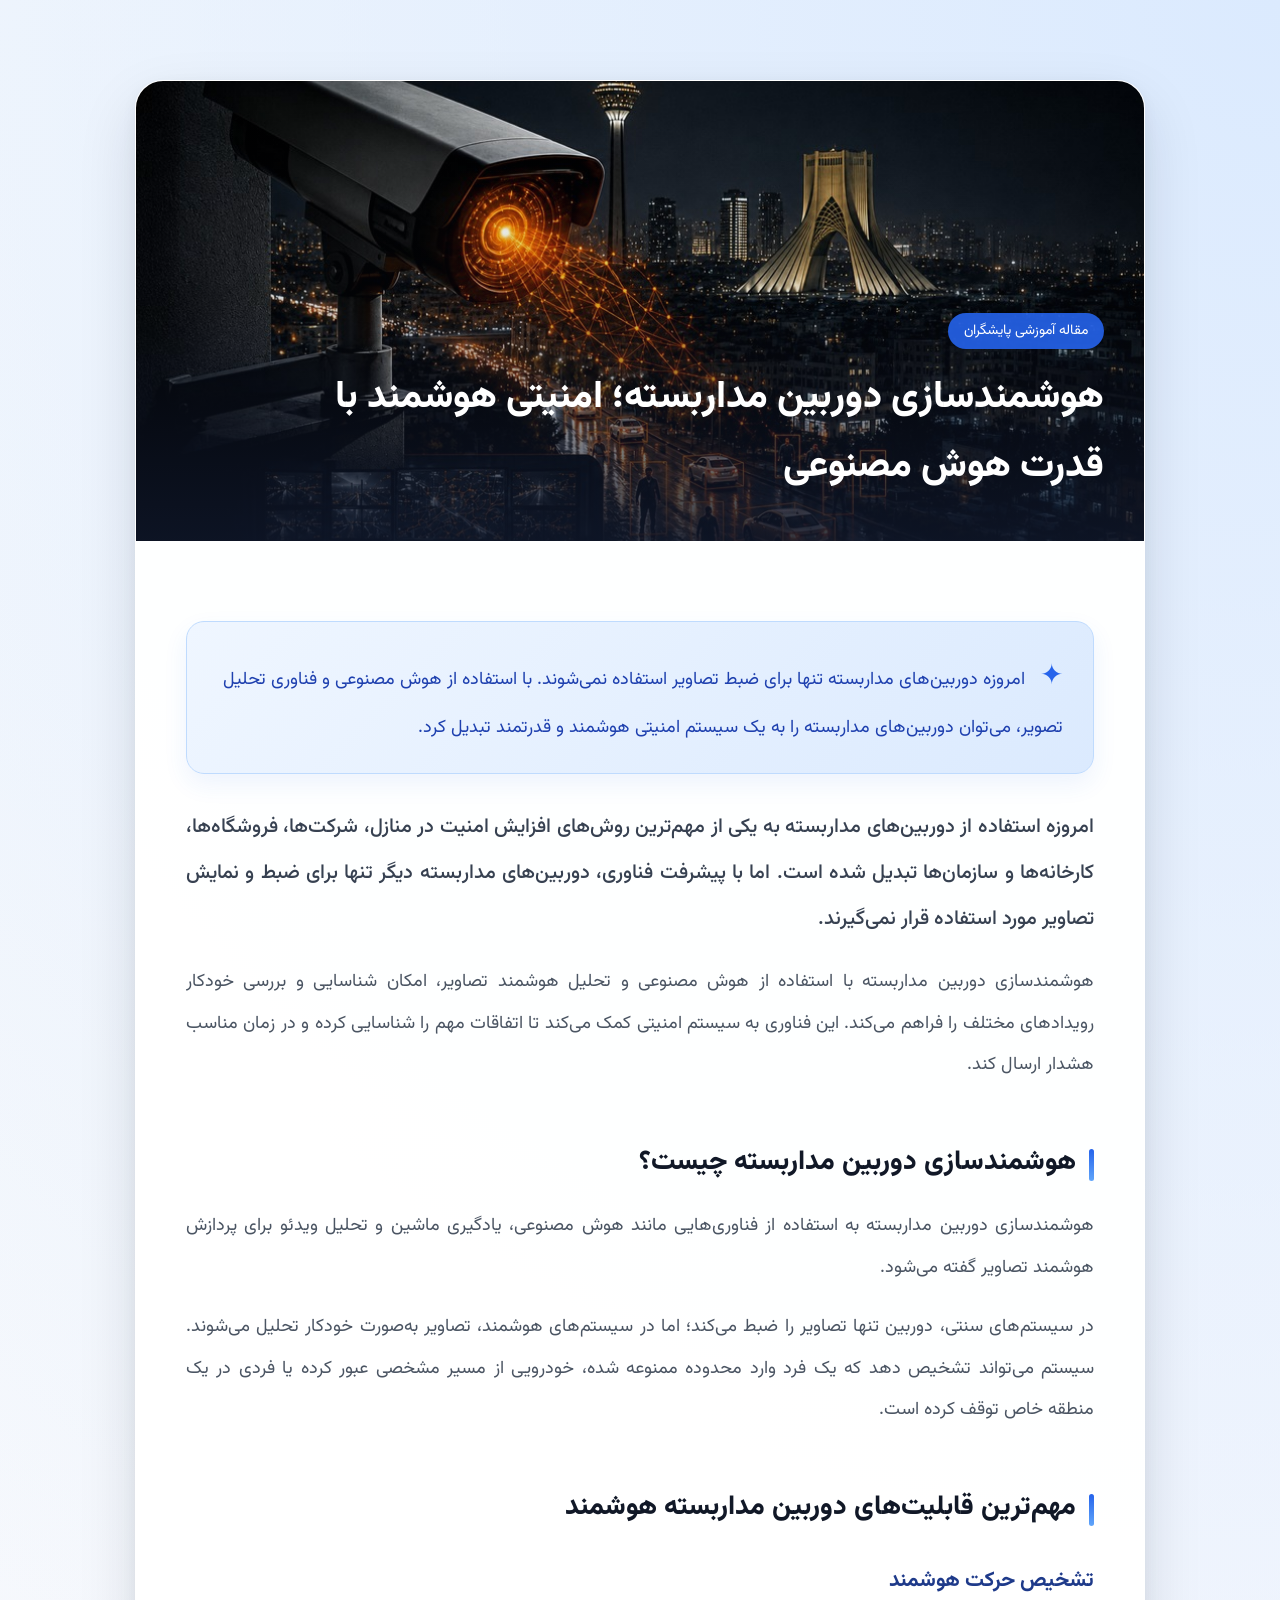
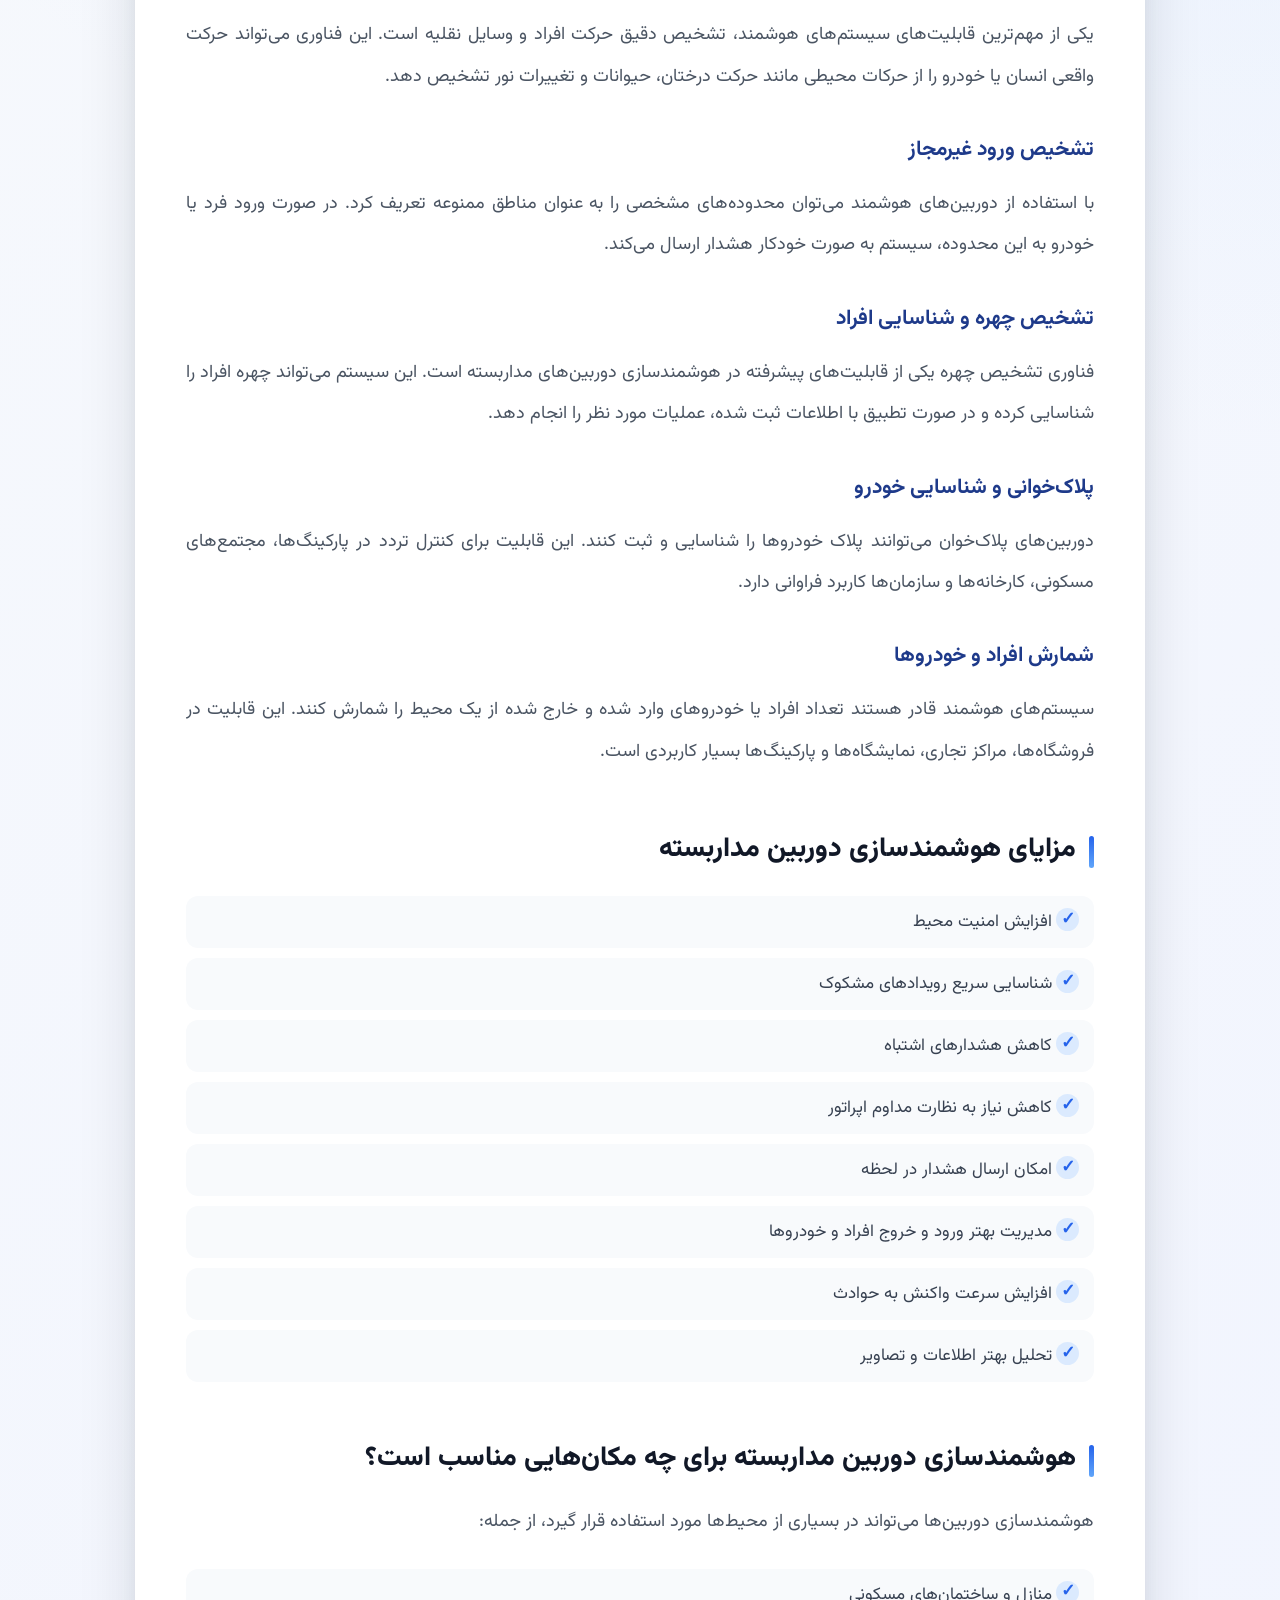
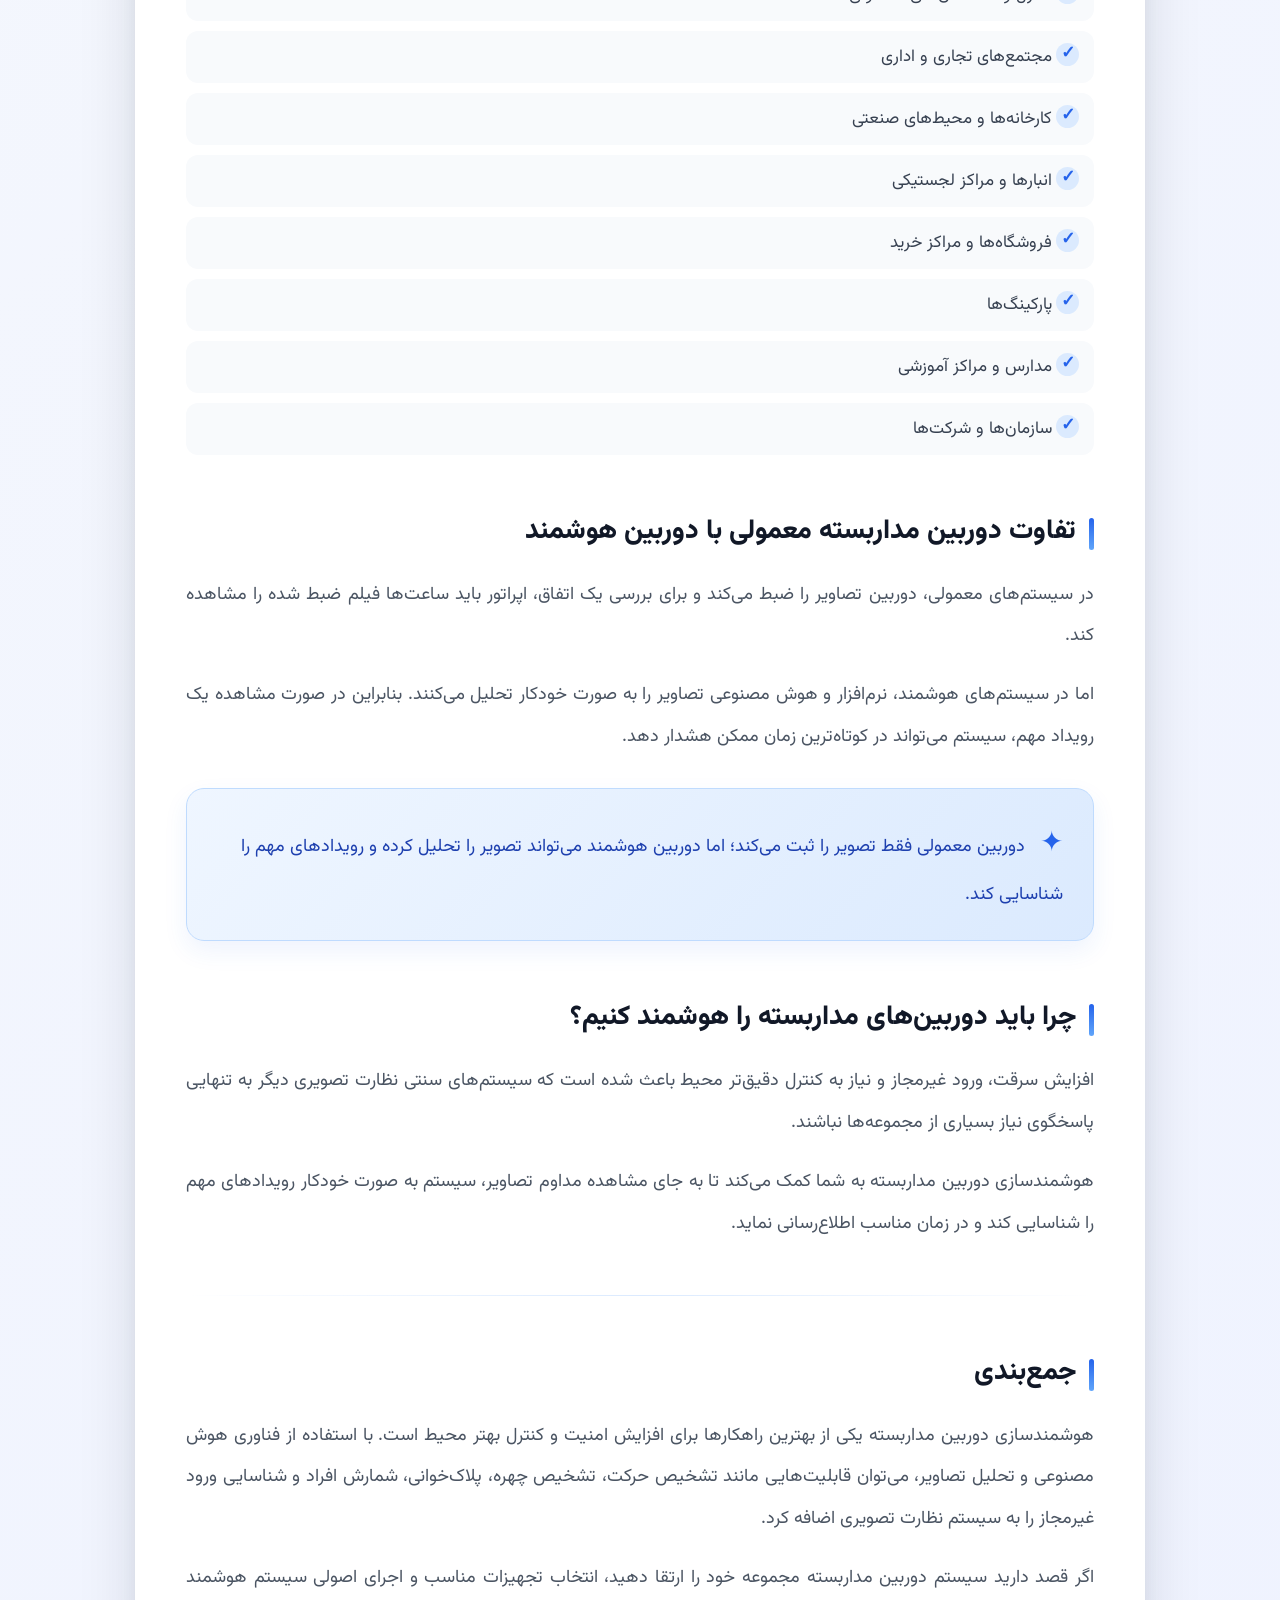
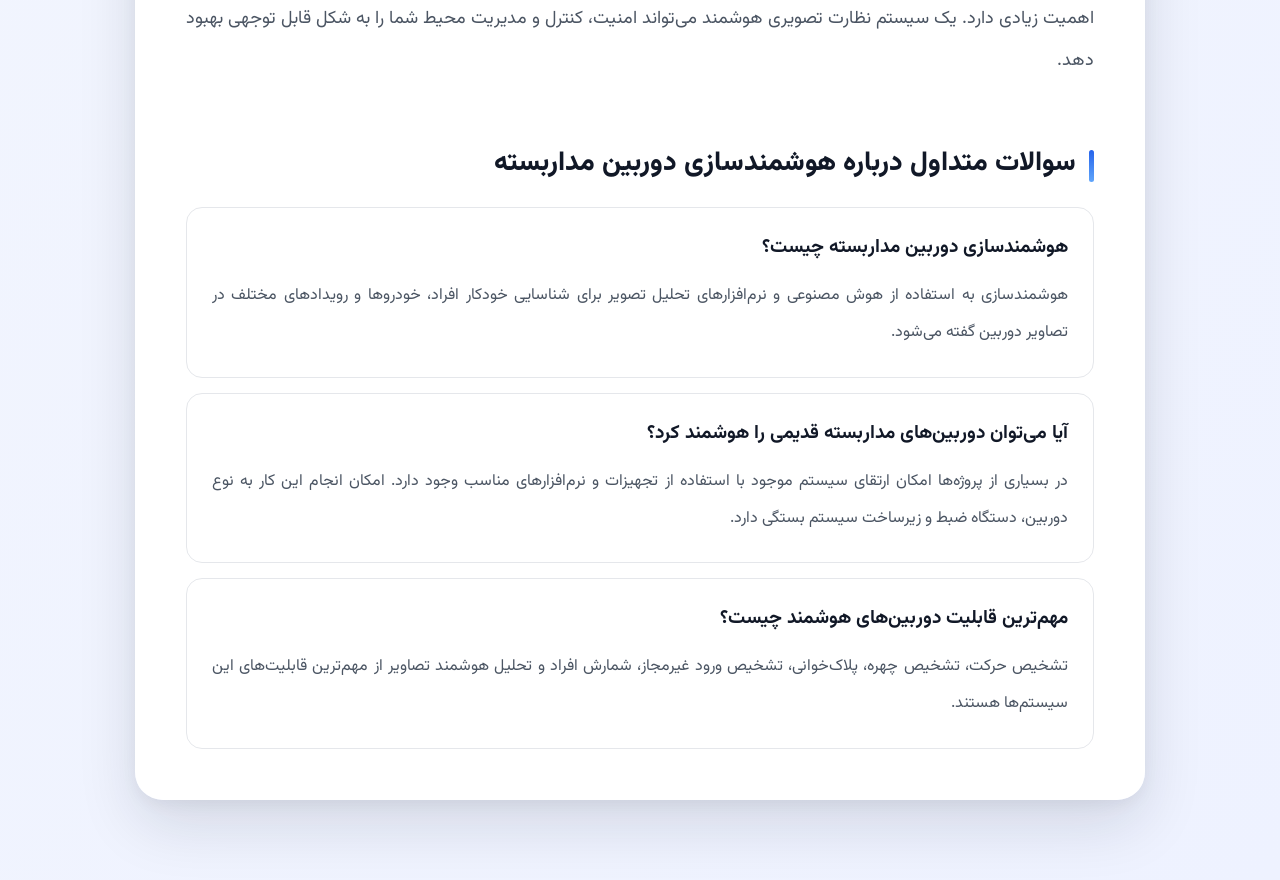
==== blog/index.html @ d283d057 "Update index.html" ====
<!DOCTYPE html>
<html lang="fa" dir="rtl">

<head>
    <meta charset="UTF-8">
    <meta name="viewport" content="width=device-width, initial-scale=1.0">

    <title>هوشمندسازی دوربین مداربسته | پایشگران</title>

    <meta name="description"
        content="هوشمندسازی دوربین‌های مداربسته با قابلیت‌هایی مانند تشخیص چهره، پلاک‌خوانی، تشخیص حرکت و تحلیل هوشمند تصاویر.">

    <!-- فونت Vazirmatn -->
    <link rel="preconnect" href="https://fonts.googleapis.com">
    <link rel="preconnect" href="https://fonts.gstatic.com" crossorigin>

    <link href="https://fonts.googleapis.com/css2?family=Vazirmatn:wght@400;500;600;700;800&display=swap"
        rel="stylesheet">

    <style>

        * {
            box-sizing: border-box;
        }

        :root {
            --primary: #2563eb;
            --primary-dark: #1d4ed8;
            --text-dark: #111827;
            --text-light: #4b5563;
            --background: #f1f5f9;
            --white: #ffffff;
        }

        body {
            margin: 0;
            font-family: "Vazirmatn", sans-serif;
            background:
                radial-gradient(circle at top right, #dbeafe 0%, transparent 35%),
                linear-gradient(135deg, #f8fafc, #eef2ff);
            color: var(--text-dark);
        }

        /* کانتینر اصلی */
        .blog-container {
            max-width: 1050px;
            margin: 60px auto;
            padding: 20px;
        }

        /* کارت مقاله */
        .blog-post {
            background: rgba(255, 255, 255, 0.95);
            border-radius: 28px;
            overflow: hidden;
            box-shadow:
                0 25px 60px rgba(15, 23, 42, 0.12),
                0 5px 15px rgba(15, 23, 42, 0.05);
            border: 1px solid rgba(255, 255, 255, 0.8);
        }

        /* بخش تصویر */
        .hero-image {
            position: relative;
            height: 460px;
            overflow: hidden;
        }

        .hero-image img {
            width: 100%;
            height: 100%;
            object-fit: cover;
            display: block;
            transition: transform 0.6s ease;
        }

        .blog-post:hover .hero-image img {
            transform: scale(1.04);
        }

        /* لایه روی تصویر */
        .hero-overlay {
            position: absolute;
            inset: 0;
            background:
                linear-gradient(
                    to top,
                    rgba(15, 23, 42, 0.85),
                    rgba(15, 23, 42, 0.15),
                    transparent
                );
            display: flex;
            align-items: flex-end;
            padding: 40px;
        }

        .hero-title {
            color: white;
            max-width: 800px;
        }

        .hero-title span {
            display: inline-block;
            background: rgba(37, 99, 235, 0.9);
            padding: 7px 16px;
            border-radius: 30px;
            font-size: 14px;
            margin-bottom: 15px;
        }

        .hero-title h1 {
            margin: 0;
            font-size: 38px;
            line-height: 1.8;
            font-weight: 800;
        }

        /* محتوای مقاله */
        .blog-content {
            padding: 50px;
        }

        .blog-content p {
            font-size: 18px;
            line-height: 2.3;
            color: var(--text-light);
            text-align: justify;
        }

        /* پاراگراف اول */
        .blog-content > p:first-of-type {
            font-size: 20px;
            color: #374151;
            font-weight: 500;
        }

        /* تیترها */
        .blog-content h2 {
            position: relative;
            margin-top: 55px;
            margin-bottom: 22px;
            padding-right: 18px;
            font-size: 27px;
            font-weight: 800;
            color: var(--text-dark);
        }

        .blog-content h2::before {
            content: "";
            position: absolute;
            right: 0;
            top: 8px;
            width: 5px;
            height: 32px;
            border-radius: 10px;
            background: linear-gradient(
                to bottom,
                var(--primary),
                #60a5fa
            );
        }

        .blog-content h3 {
            margin-top: 35px;
            margin-bottom: 12px;
            font-size: 21px;
            color: #1e3a8a;
            font-weight: 700;
        }

        /* باکس برجسته */
        .highlight {
            position: relative;
            background:
                linear-gradient(
                    135deg,
                    #eff6ff,
                    #dbeafe
                );
            border: 1px solid #bfdbfe;
            border-radius: 18px;
            padding: 25px 30px;
            margin: 30px 0;
            font-size: 18px;
            line-height: 2.2;
            color: #1e40af;
            box-shadow: 0 10px 25px rgba(37, 99, 235, 0.08);
        }

        .highlight::before {
            content: "✦";
            font-size: 28px;
            margin-left: 10px;
            color: var(--primary);
        }

        /* لیست‌ها */
        .blog-content ul {
            list-style: none;
            padding: 0;
            margin: 25px 0;
        }

        .blog-content li {
            position: relative;
            padding: 13px 42px 13px 15px;
            margin-bottom: 10px;
            background: #f8fafc;
            border-radius: 12px;
            font-size: 17px;
            color: #374151;
            transition: all 0.3s ease;
        }

        .blog-content li::before {
            content: "✓";
            position: absolute;
            right: 15px;
            top: 12px;
            width: 23px;
            height: 23px;
            display: flex;
            align-items: center;
            justify-content: center;
            background: #dbeafe;
            color: var(--primary);
            border-radius: 50%;
            font-weight: bold;
        }

        .blog-content li:hover {
            transform: translateX(-5px);
            background: #eff6ff;
        }

        /* سوالات متداول */
        .faq-section {
            margin-top: 60px;
        }

        .faq {
            background: #ffffff;
            border: 1px solid #e5e7eb;
            border-radius: 16px;
            padding: 25px;
            margin-top: 15px;
            transition: all 0.3s ease;
        }

        .faq:hover {
            border-color: #93c5fd;
            box-shadow: 0 10px 25px rgba(37, 99, 235, 0.08);
            transform: translateY(-3px);
        }

        .faq h3 {
            margin-top: 0;
            color: var(--text-dark);
            font-size: 19px;
        }

        .faq p {
            margin-bottom: 0;
            font-size: 16px;
        }

        /* جداکننده */
        .divider {
            height: 1px;
            background: linear-gradient(
                to left,
                transparent,
                #dbeafe,
                transparent
            );
            margin: 50px 0;
        }

        /* ریسپانسیو موبایل */
        @media (max-width: 768px) {

            .blog-container {
                margin: 20px auto;
                padding: 12px;
            }

            .blog-post {
                border-radius: 20px;
            }

            .hero-image {
                height: 300px;
            }

            .hero-overlay {
                padding: 25px;
            }

            .hero-title h1 {
                font-size: 25px;
                line-height: 1.8;
            }

            .blog-content {
                padding: 25px 20px;
            }

            .blog-content h2 {
                font-size: 23px;
                margin-top: 40px;
            }

            .blog-content p {
                font-size: 16px;
                line-height: 2.2;
            }

            .blog-content > p:first-of-type {
                font-size: 17px;
            }

            .highlight {
                padding: 20px;
                font-size: 16px;
            }

            .blog-content li {
                font-size: 15px;
            }
        }

    </style>
</head>

<body>

    <main class="blog-container">

        <article class="blog-post">

            <!-- تصویر اصلی مقاله -->
            <div class="hero-image">

                <img
                    src="blogimage.png"
                    alt="هوشمندسازی دوربین مداربسته با هوش مصنوعی">

                <div class="hero-overlay">

                    <div class="hero-title">

                        <span>مقاله آموزشی پایشگران</span>

                        <h1>
                            هوشمندسازی دوربین مداربسته؛
                            امنیتی هوشمند با قدرت هوش مصنوعی
                        </h1>

                    </div>

                </div>

            </div>

            <!-- محتوای مقاله -->
            <div class="blog-content">

                <div class="highlight">

                    امروزه دوربین‌های مداربسته تنها برای ضبط تصاویر استفاده نمی‌شوند.
                    با استفاده از هوش مصنوعی و فناوری تحلیل تصویر، می‌توان دوربین‌های مداربسته را به یک سیستم امنیتی هوشمند و قدرتمند تبدیل کرد.

                </div>

                <p>
                    امروزه استفاده از دوربین‌های مداربسته به یکی از مهم‌ترین روش‌های افزایش امنیت در منازل، شرکت‌ها، فروشگاه‌ها، کارخانه‌ها و سازمان‌ها تبدیل شده است.
                    اما با پیشرفت فناوری، دوربین‌های مداربسته دیگر تنها برای ضبط و نمایش تصاویر مورد استفاده قرار نمی‌گیرند.
                </p>

                <p>
                    هوشمندسازی دوربین مداربسته با استفاده از هوش مصنوعی و تحلیل هوشمند تصاویر، امکان شناسایی و بررسی خودکار رویدادهای مختلف را فراهم می‌کند.
                    این فناوری به سیستم امنیتی کمک می‌کند تا اتفاقات مهم را شناسایی کرده و در زمان مناسب هشدار ارسال کند.
                </p>

                <h2>
                    هوشمندسازی دوربین مداربسته چیست؟
                </h2>

                <p>
                    هوشمندسازی دوربین مداربسته به استفاده از فناوری‌هایی مانند هوش مصنوعی، یادگیری ماشین و تحلیل ویدئو برای پردازش هوشمند تصاویر گفته می‌شود.
                </p>

                <p>
                    در سیستم‌های سنتی، دوربین تنها تصاویر را ضبط می‌کند؛ اما در سیستم‌های هوشمند، تصاویر به‌صورت خودکار تحلیل می‌شوند.
                    سیستم می‌تواند تشخیص دهد که یک فرد وارد محدوده ممنوعه شده، خودرویی از مسیر مشخصی عبور کرده یا فردی در یک منطقه خاص توقف کرده است.
                </p>

                <h2>
                    مهم‌ترین قابلیت‌های دوربین مداربسته هوشمند
                </h2>

                <h3>
                    تشخیص حرکت هوشمند
                </h3>

                <p>
                    یکی از مهم‌ترین قابلیت‌های سیستم‌های هوشمند، تشخیص دقیق حرکت افراد و وسایل نقلیه است.
                    این فناوری می‌تواند حرکت واقعی انسان یا خودرو را از حرکات محیطی مانند حرکت درختان، حیوانات و تغییرات نور تشخیص دهد.
                </p>

                <h3>
                    تشخیص ورود غیرمجاز
                </h3>

                <p>
                    با استفاده از دوربین‌های هوشمند می‌توان محدوده‌های مشخصی را به عنوان مناطق ممنوعه تعریف کرد.
                    در صورت ورود فرد یا خودرو به این محدوده، سیستم به صورت خودکار هشدار ارسال می‌کند.
                </p>

                <h3>
                    تشخیص چهره و شناسایی افراد
                </h3>

                <p>
                    فناوری تشخیص چهره یکی از قابلیت‌های پیشرفته در هوشمندسازی دوربین‌های مداربسته است.
                    این سیستم می‌تواند چهره افراد را شناسایی کرده و در صورت تطبیق با اطلاعات ثبت شده، عملیات مورد نظر را انجام دهد.
                </p>

                <h3>
                    پلاک‌خوانی و شناسایی خودرو
                </h3>

                <p>
                    دوربین‌های پلاک‌خوان می‌توانند پلاک خودروها را شناسایی و ثبت کنند.
                    این قابلیت برای کنترل تردد در پارکینگ‌ها، مجتمع‌های مسکونی، کارخانه‌ها و سازمان‌ها کاربرد فراوانی دارد.
                </p>

                <h3>
                    شمارش افراد و خودروها
                </h3>

                <p>
                    سیستم‌های هوشمند قادر هستند تعداد افراد یا خودروهای وارد شده و خارج شده از یک محیط را شمارش کنند.
                    این قابلیت در فروشگاه‌ها، مراکز تجاری، نمایشگاه‌ها و پارکینگ‌ها بسیار کاربردی است.
                </p>

                <h2>
                    مزایای هوشمندسازی دوربین مداربسته
                </h2>

                <ul>
                    <li>افزایش امنیت محیط</li>
                    <li>شناسایی سریع رویدادهای مشکوک</li>
                    <li>کاهش هشدارهای اشتباه</li>
                    <li>کاهش نیاز به نظارت مداوم اپراتور</li>
                    <li>امکان ارسال هشدار در لحظه</li>
                    <li>مدیریت بهتر ورود و خروج افراد و خودروها</li>
                    <li>افزایش سرعت واکنش به حوادث</li>
                    <li>تحلیل بهتر اطلاعات و تصاویر</li>
                </ul>

                <h2>
                    هوشمندسازی دوربین مداربسته برای چه مکان‌هایی مناسب است؟
                </h2>

                <p>
                    هوشمندسازی دوربین‌ها می‌تواند در بسیاری از محیط‌ها مورد استفاده قرار گیرد، از جمله:
                </p>

                <ul>
                    <li>منازل و ساختمان‌های مسکونی</li>
                    <li>مجتمع‌های تجاری و اداری</li>
                    <li>کارخانه‌ها و محیط‌های صنعتی</li>
                    <li>انبارها و مراکز لجستیکی</li>
                    <li>فروشگاه‌ها و مراکز خرید</li>
                    <li>پارکینگ‌ها</li>
                    <li>مدارس و مراکز آموزشی</li>
                    <li>سازمان‌ها و شرکت‌ها</li>
                </ul>

                <h2>
                    تفاوت دوربین مداربسته معمولی با دوربین هوشمند
                </h2>

                <p>
                    در سیستم‌های معمولی، دوربین تصاویر را ضبط می‌کند و برای بررسی یک اتفاق، اپراتور باید ساعت‌ها فیلم ضبط شده را مشاهده کند.
                </p>

                <p>
                    اما در سیستم‌های هوشمند، نرم‌افزار و هوش مصنوعی تصاویر را به صورت خودکار تحلیل می‌کنند.
                    بنابراین در صورت مشاهده یک رویداد مهم، سیستم می‌تواند در کوتاه‌ترین زمان ممکن هشدار دهد.
                </p>

                <div class="highlight">

                    دوربین معمولی فقط تصویر را ثبت می‌کند؛
                    اما دوربین هوشمند می‌تواند تصویر را تحلیل کرده و رویدادهای مهم را شناسایی کند.

                </div>

                <h2>
                    چرا باید دوربین‌های مداربسته را هوشمند کنیم؟
                </h2>

                <p>
                    افزایش سرقت، ورود غیرمجاز و نیاز به کنترل دقیق‌تر محیط باعث شده است که سیستم‌های سنتی نظارت تصویری دیگر به تنهایی پاسخگوی نیاز بسیاری از مجموعه‌ها نباشند.
                </p>

                <p>
                    هوشمندسازی دوربین مداربسته به شما کمک می‌کند تا به جای مشاهده مداوم تصاویر، سیستم به صورت خودکار رویدادهای مهم را شناسایی کند و در زمان مناسب اطلاع‌رسانی نماید.
                </p>

                <div class="divider"></div>

                <h2>
                    جمع‌بندی
                </h2>

                <p>
                    هوشمندسازی دوربین مداربسته یکی از بهترین راهکارها برای افزایش امنیت و کنترل بهتر محیط است.
                    با استفاده از فناوری هوش مصنوعی و تحلیل تصاویر، می‌توان قابلیت‌هایی مانند تشخیص حرکت، تشخیص چهره، پلاک‌خوانی، شمارش افراد و شناسایی ورود غیرمجاز را به سیستم نظارت تصویری اضافه کرد.
                </p>

                <p>
                    اگر قصد دارید سیستم دوربین مداربسته مجموعه خود را ارتقا دهید، انتخاب تجهیزات مناسب و اجرای اصولی سیستم هوشمند اهمیت زیادی دارد.
                    یک سیستم نظارت تصویری هوشمند می‌تواند امنیت، کنترل و مدیریت محیط شما را به شکل قابل توجهی بهبود دهد.
                </p>

                <div class="faq-section">

                    <h2>
                        سوالات متداول درباره هوشمندسازی دوربین مداربسته
                    </h2>

                    <div class="faq">

                        <h3>
                            هوشمندسازی دوربین مداربسته چیست؟
                        </h3>

                        <p>
                            هوشمندسازی به استفاده از هوش مصنوعی و نرم‌افزارهای تحلیل تصویر برای شناسایی خودکار افراد، خودروها و رویدادهای مختلف در تصاویر دوربین گفته می‌شود.
                        </p>

                    </div>

                    <div class="faq">

                        <h3>
                            آیا می‌توان دوربین‌های مداربسته قدیمی را هوشمند کرد؟
                        </h3>

                        <p>
                            در بسیاری از پروژه‌ها امکان ارتقای سیستم موجود با استفاده از تجهیزات و نرم‌افزارهای مناسب وجود دارد.
                            امکان انجام این کار به نوع دوربین، دستگاه ضبط و زیرساخت سیستم بستگی دارد.
                        </p>

                    </div>

                    <div class="faq">

                        <h3>
                            مهم‌ترین قابلیت دوربین‌های هوشمند چیست؟
                        </h3>

                        <p>
                            تشخیص حرکت، تشخیص چهره، پلاک‌خوانی، تشخیص ورود غیرمجاز، شمارش افراد و تحلیل هوشمند تصاویر از مهم‌ترین قابلیت‌های این سیستم‌ها هستند.
                        </p>

                    </div>

                </div>

            </div>

        </article>

    </main>

</body>

</html>
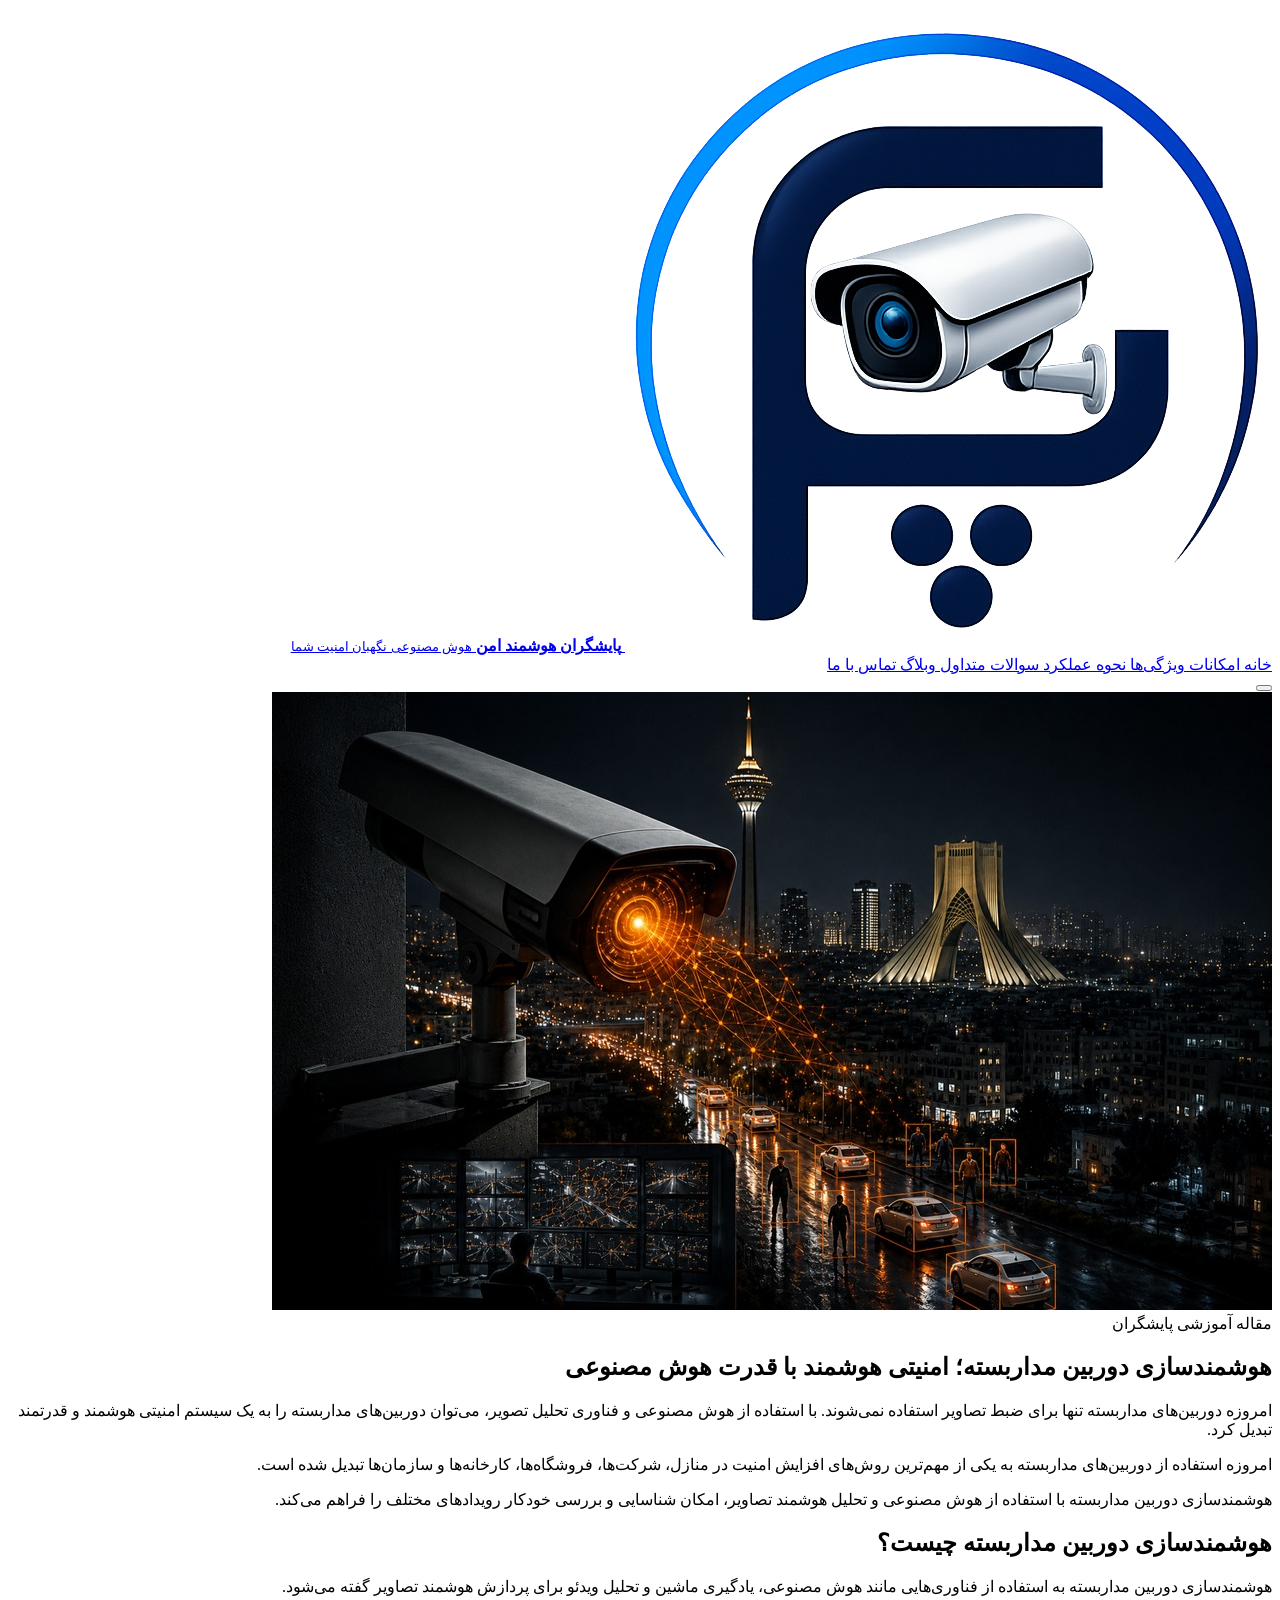
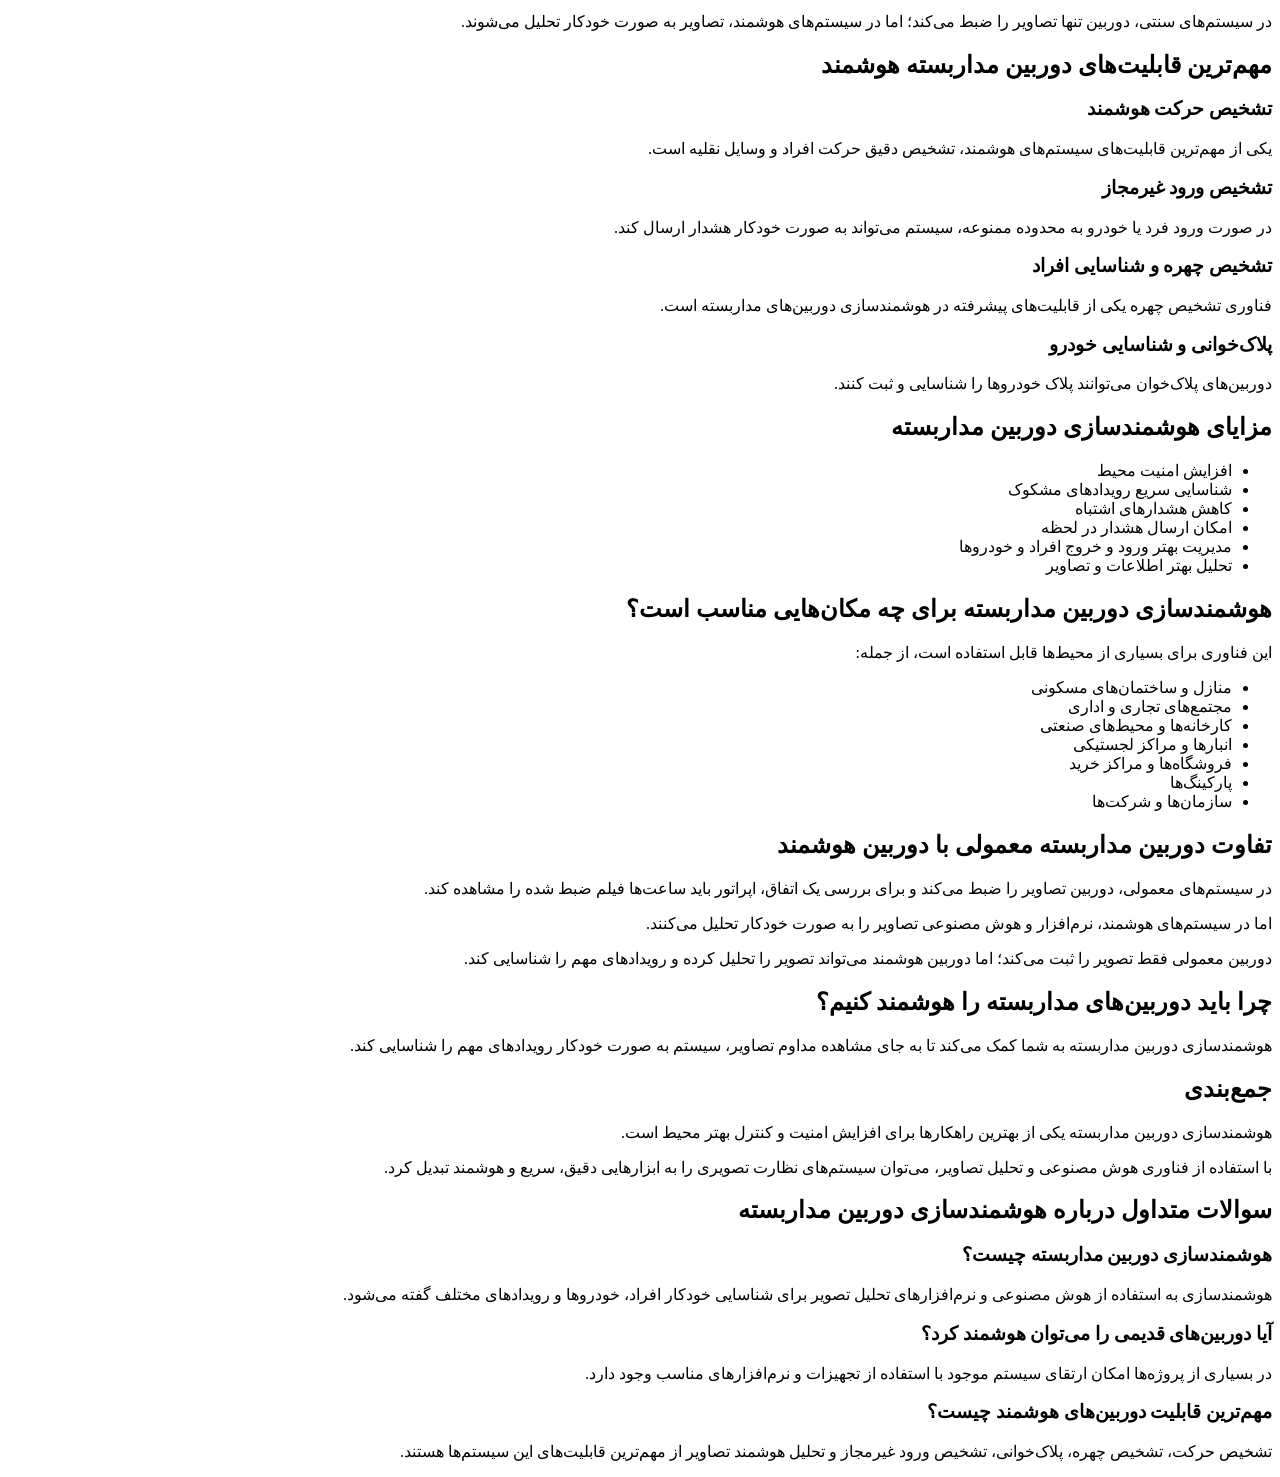
==== commit cce20bc7: "Update index.html" ====
--- a/blog/index.html
+++ b/blog/index.html
@@ -2,354 +2,161 @@
 <html lang="fa" dir="rtl">
 
 <head>
+
     <meta charset="UTF-8">
+
     <meta name="viewport" content="width=device-width, initial-scale=1.0">
 
-    <title>هوشمندسازی دوربین مداربسته | پایشگران</title>
-
-    <meta name="description"
-        content="هوشمندسازی دوربین‌های مداربسته با قابلیت‌هایی مانند تشخیص چهره، پلاک‌خوانی، تشخیص حرکت و تحلیل هوشمند تصاویر.">
+    <title>
+        هوشمندسازی دوربین مداربسته | پایشگران هوشمند امن
+    </title>
+
+    <meta
+        name="description"
+        content="هوشمندسازی دوربین‌های مداربسته با استفاده از هوش مصنوعی، تشخیص چهره، پلاک‌خوانی و تحلیل هوشمند تصاویر."
+    >
 
     <!-- فونت Vazirmatn -->
+
     <link rel="preconnect" href="https://fonts.googleapis.com">
+
     <link rel="preconnect" href="https://fonts.gstatic.com" crossorigin>
 
-    <link href="https://fonts.googleapis.com/css2?family=Vazirmatn:wght@400;500;600;700;800&display=swap"
-        rel="stylesheet">
-
-    <style>
-
-        * {
-            box-sizing: border-box;
-        }
-
-        :root {
-            --primary: #2563eb;
-            --primary-dark: #1d4ed8;
-            --text-dark: #111827;
-            --text-light: #4b5563;
-            --background: #f1f5f9;
-            --white: #ffffff;
-        }
-
-        body {
-            margin: 0;
-            font-family: "Vazirmatn", sans-serif;
-            background:
-                radial-gradient(circle at top right, #dbeafe 0%, transparent 35%),
-                linear-gradient(135deg, #f8fafc, #eef2ff);
-            color: var(--text-dark);
-        }
-
-        /* کانتینر اصلی */
-        .blog-container {
-            max-width: 1050px;
-            margin: 60px auto;
-            padding: 20px;
-        }
-
-        /* کارت مقاله */
-        .blog-post {
-            background: rgba(255, 255, 255, 0.95);
-            border-radius: 28px;
-            overflow: hidden;
-            box-shadow:
-                0 25px 60px rgba(15, 23, 42, 0.12),
-                0 5px 15px rgba(15, 23, 42, 0.05);
-            border: 1px solid rgba(255, 255, 255, 0.8);
-        }
-
-        /* بخش تصویر */
-        .hero-image {
-            position: relative;
-            height: 460px;
-            overflow: hidden;
-        }
-
-        .hero-image img {
-            width: 100%;
-            height: 100%;
-            object-fit: cover;
-            display: block;
-            transition: transform 0.6s ease;
-        }
-
-        .blog-post:hover .hero-image img {
-            transform: scale(1.04);
-        }
-
-        /* لایه روی تصویر */
-        .hero-overlay {
-            position: absolute;
-            inset: 0;
-            background:
-                linear-gradient(
-                    to top,
-                    rgba(15, 23, 42, 0.85),
-                    rgba(15, 23, 42, 0.15),
-                    transparent
-                );
-            display: flex;
-            align-items: flex-end;
-            padding: 40px;
-        }
-
-        .hero-title {
-            color: white;
-            max-width: 800px;
-        }
-
-        .hero-title span {
-            display: inline-block;
-            background: rgba(37, 99, 235, 0.9);
-            padding: 7px 16px;
-            border-radius: 30px;
-            font-size: 14px;
-            margin-bottom: 15px;
-        }
-
-        .hero-title h1 {
-            margin: 0;
-            font-size: 38px;
-            line-height: 1.8;
-            font-weight: 800;
-        }
-
-        /* محتوای مقاله */
-        .blog-content {
-            padding: 50px;
-        }
-
-        .blog-content p {
-            font-size: 18px;
-            line-height: 2.3;
-            color: var(--text-light);
-            text-align: justify;
-        }
-
-        /* پاراگراف اول */
-        .blog-content > p:first-of-type {
-            font-size: 20px;
-            color: #374151;
-            font-weight: 500;
-        }
-
-        /* تیترها */
-        .blog-content h2 {
-            position: relative;
-            margin-top: 55px;
-            margin-bottom: 22px;
-            padding-right: 18px;
-            font-size: 27px;
-            font-weight: 800;
-            color: var(--text-dark);
-        }
-
-        .blog-content h2::before {
-            content: "";
-            position: absolute;
-            right: 0;
-            top: 8px;
-            width: 5px;
-            height: 32px;
-            border-radius: 10px;
-            background: linear-gradient(
-                to bottom,
-                var(--primary),
-                #60a5fa
-            );
-        }
-
-        .blog-content h3 {
-            margin-top: 35px;
-            margin-bottom: 12px;
-            font-size: 21px;
-            color: #1e3a8a;
-            font-weight: 700;
-        }
-
-        /* باکس برجسته */
-        .highlight {
-            position: relative;
-            background:
-                linear-gradient(
-                    135deg,
-                    #eff6ff,
-                    #dbeafe
-                );
-            border: 1px solid #bfdbfe;
-            border-radius: 18px;
-            padding: 25px 30px;
-            margin: 30px 0;
-            font-size: 18px;
-            line-height: 2.2;
-            color: #1e40af;
-            box-shadow: 0 10px 25px rgba(37, 99, 235, 0.08);
-        }
-
-        .highlight::before {
-            content: "✦";
-            font-size: 28px;
-            margin-left: 10px;
-            color: var(--primary);
-        }
-
-        /* لیست‌ها */
-        .blog-content ul {
-            list-style: none;
-            padding: 0;
-            margin: 25px 0;
-        }
-
-        .blog-content li {
-            position: relative;
-            padding: 13px 42px 13px 15px;
-            margin-bottom: 10px;
-            background: #f8fafc;
-            border-radius: 12px;
-            font-size: 17px;
-            color: #374151;
-            transition: all 0.3s ease;
-        }
-
-        .blog-content li::before {
-            content: "✓";
-            position: absolute;
-            right: 15px;
-            top: 12px;
-            width: 23px;
-            height: 23px;
-            display: flex;
-            align-items: center;
-            justify-content: center;
-            background: #dbeafe;
-            color: var(--primary);
-            border-radius: 50%;
-            font-weight: bold;
-        }
-
-        .blog-content li:hover {
-            transform: translateX(-5px);
-            background: #eff6ff;
-        }
-
-        /* سوالات متداول */
-        .faq-section {
-            margin-top: 60px;
-        }
-
-        .faq {
-            background: #ffffff;
-            border: 1px solid #e5e7eb;
-            border-radius: 16px;
-            padding: 25px;
-            margin-top: 15px;
-            transition: all 0.3s ease;
-        }
-
-        .faq:hover {
-            border-color: #93c5fd;
-            box-shadow: 0 10px 25px rgba(37, 99, 235, 0.08);
-            transform: translateY(-3px);
-        }
-
-        .faq h3 {
-            margin-top: 0;
-            color: var(--text-dark);
-            font-size: 19px;
-        }
-
-        .faq p {
-            margin-bottom: 0;
-            font-size: 16px;
-        }
-
-        /* جداکننده */
-        .divider {
-            height: 1px;
-            background: linear-gradient(
-                to left,
-                transparent,
-                #dbeafe,
-                transparent
-            );
-            margin: 50px 0;
-        }
-
-        /* ریسپانسیو موبایل */
-        @media (max-width: 768px) {
-
-            .blog-container {
-                margin: 20px auto;
-                padding: 12px;
-            }
-
-            .blog-post {
-                border-radius: 20px;
-            }
-
-            .hero-image {
-                height: 300px;
-            }
-
-            .hero-overlay {
-                padding: 25px;
-            }
-
-            .hero-title h1 {
-                font-size: 25px;
-                line-height: 1.8;
-            }
-
-            .blog-content {
-                padding: 25px 20px;
-            }
-
-            .blog-content h2 {
-                font-size: 23px;
-                margin-top: 40px;
-            }
-
-            .blog-content p {
-                font-size: 16px;
-                line-height: 2.2;
-            }
-
-            .blog-content > p:first-of-type {
-                font-size: 17px;
-            }
-
-            .highlight {
-                padding: 20px;
-                font-size: 16px;
-            }
-
-            .blog-content li {
-                font-size: 15px;
-            }
-        }
-
-    </style>
+    <link
+        href="https://fonts.googleapis.com/css2?family=Vazirmatn:wght@400;500;600;700;800&display=swap"
+        rel="stylesheet"
+    >
+
+    <!-- استایل اصلی سایت -->
+
+    <link rel="stylesheet" href="../assets/css/style.css">
+
+    <!-- استایل مخصوص وبلاگ -->
+
+    <link rel="stylesheet" href="blog.css">
+
 </head>
 
+
 <body>
 
+
+    <!-- ============================================================= -->
+    <!-- هدر اصلی سایت                                                -->
+    <!-- ============================================================= -->
+
+    <header class="navbar" id="navbar">
+
+        <div class="container nav-inner">
+
+
+            <!-- لوگو -->
+
+            <a href="/" class="brand">
+
+                <img
+                    src="../assets/logo/logo.png"
+                    alt="لوگوی پایشگران هوشمند امن"
+                    class="brand-logo"
+                >
+
+                <span class="brand-text">
+
+                    <strong>
+                        پایشگران هوشمند امن
+                    </strong>
+
+                    <small>
+                        هوش مصنوعی نگهبان امنیت شما
+                    </small>
+
+                </span>
+
+            </a>
+
+
+            <!-- منوی سایت -->
+
+            <nav class="nav-links" id="navLinks">
+
+                <a href="/">
+                    خانه
+                </a>
+
+                <a href="/#features">
+                    امکانات
+                </a>
+
+                <a href="/#video">
+                    ویژگی‌ها
+                </a>
+
+                <a href="/#how">
+                    نحوه عملکرد
+                </a>
+
+                <a href="/#faq">
+                    سوالات متداول
+                </a>
+
+                <a href="/blog/" class="active">
+                    وبلاگ
+                </a>
+
+                <a href="/#footer">
+                    تماس با ما
+                </a>
+
+            </nav>
+
+
+            <!-- دکمه منوی موبایل -->
+
+            <button
+                class="menu-toggle"
+                id="menuToggle"
+                aria-label="باز کردن منو"
+                aria-expanded="false"
+            >
+
+                <span></span>
+
+                <span></span>
+
+                <span></span>
+
+            </button>
+
+        </div>
+
+    </header>
+
+
+    <!-- ============================================================= -->
+    <!-- مقاله وبلاگ                                                  -->
+    <!-- ============================================================= -->
+
     <main class="blog-container">
 
         <article class="blog-post">
 
+
             <!-- تصویر اصلی مقاله -->
+
             <div class="hero-image">
 
                 <img
                     src="blogimage.png"
-                    alt="هوشمندسازی دوربین مداربسته با هوش مصنوعی">
+                    alt="هوشمندسازی دوربین مداربسته با هوش مصنوعی"
+                >
 
                 <div class="hero-overlay">
 
                     <div class="hero-title">
 
-                        <span>مقاله آموزشی پایشگران</span>
+                        <span>
+                            مقاله آموزشی پایشگران
+                        </span>
 
                         <h1>
                             هوشمندسازی دوربین مداربسته؛
@@ -362,8 +169,11 @@
 
             </div>
 
+
             <!-- محتوای مقاله -->
+
             <div class="blog-content">
+
 
                 <div class="highlight">
 
@@ -372,124 +182,190 @@
 
                 </div>
 
-                <p>
+
+                <p>
+
                     امروزه استفاده از دوربین‌های مداربسته به یکی از مهم‌ترین روش‌های افزایش امنیت در منازل، شرکت‌ها، فروشگاه‌ها، کارخانه‌ها و سازمان‌ها تبدیل شده است.
-                    اما با پیشرفت فناوری، دوربین‌های مداربسته دیگر تنها برای ضبط و نمایش تصاویر مورد استفاده قرار نمی‌گیرند.
-                </p>
-
-                <p>
+
+                </p>
+
+
+                <p>
+
                     هوشمندسازی دوربین مداربسته با استفاده از هوش مصنوعی و تحلیل هوشمند تصاویر، امکان شناسایی و بررسی خودکار رویدادهای مختلف را فراهم می‌کند.
-                    این فناوری به سیستم امنیتی کمک می‌کند تا اتفاقات مهم را شناسایی کرده و در زمان مناسب هشدار ارسال کند.
-                </p>
+
+                </p>
+
 
                 <h2>
                     هوشمندسازی دوربین مداربسته چیست؟
                 </h2>
 
-                <p>
+
+                <p>
+
                     هوشمندسازی دوربین مداربسته به استفاده از فناوری‌هایی مانند هوش مصنوعی، یادگیری ماشین و تحلیل ویدئو برای پردازش هوشمند تصاویر گفته می‌شود.
-                </p>
-
-                <p>
-                    در سیستم‌های سنتی، دوربین تنها تصاویر را ضبط می‌کند؛ اما در سیستم‌های هوشمند، تصاویر به‌صورت خودکار تحلیل می‌شوند.
-                    سیستم می‌تواند تشخیص دهد که یک فرد وارد محدوده ممنوعه شده، خودرویی از مسیر مشخصی عبور کرده یا فردی در یک منطقه خاص توقف کرده است.
-                </p>
+
+                </p>
+
+
+                <p>
+
+                    در سیستم‌های سنتی، دوربین تنها تصاویر را ضبط می‌کند؛ اما در سیستم‌های هوشمند، تصاویر به صورت خودکار تحلیل می‌شوند.
+
+                </p>
+
 
                 <h2>
                     مهم‌ترین قابلیت‌های دوربین مداربسته هوشمند
                 </h2>
+
 
                 <h3>
                     تشخیص حرکت هوشمند
                 </h3>
 
-                <p>
+
+                <p>
+
                     یکی از مهم‌ترین قابلیت‌های سیستم‌های هوشمند، تشخیص دقیق حرکت افراد و وسایل نقلیه است.
-                    این فناوری می‌تواند حرکت واقعی انسان یا خودرو را از حرکات محیطی مانند حرکت درختان، حیوانات و تغییرات نور تشخیص دهد.
-                </p>
+
+                </p>
+
 
                 <h3>
                     تشخیص ورود غیرمجاز
                 </h3>
 
-                <p>
-                    با استفاده از دوربین‌های هوشمند می‌توان محدوده‌های مشخصی را به عنوان مناطق ممنوعه تعریف کرد.
-                    در صورت ورود فرد یا خودرو به این محدوده، سیستم به صورت خودکار هشدار ارسال می‌کند.
-                </p>
+
+                <p>
+
+                    در صورت ورود فرد یا خودرو به محدوده ممنوعه، سیستم می‌تواند به صورت خودکار هشدار ارسال کند.
+
+                </p>
+
 
                 <h3>
                     تشخیص چهره و شناسایی افراد
                 </h3>
 
-                <p>
+
+                <p>
+
                     فناوری تشخیص چهره یکی از قابلیت‌های پیشرفته در هوشمندسازی دوربین‌های مداربسته است.
-                    این سیستم می‌تواند چهره افراد را شناسایی کرده و در صورت تطبیق با اطلاعات ثبت شده، عملیات مورد نظر را انجام دهد.
-                </p>
+
+                </p>
+
 
                 <h3>
                     پلاک‌خوانی و شناسایی خودرو
                 </h3>
 
-                <p>
+
+                <p>
+
                     دوربین‌های پلاک‌خوان می‌توانند پلاک خودروها را شناسایی و ثبت کنند.
-                    این قابلیت برای کنترل تردد در پارکینگ‌ها، مجتمع‌های مسکونی، کارخانه‌ها و سازمان‌ها کاربرد فراوانی دارد.
-                </p>
-
-                <h3>
-                    شمارش افراد و خودروها
-                </h3>
-
-                <p>
-                    سیستم‌های هوشمند قادر هستند تعداد افراد یا خودروهای وارد شده و خارج شده از یک محیط را شمارش کنند.
-                    این قابلیت در فروشگاه‌ها، مراکز تجاری، نمایشگاه‌ها و پارکینگ‌ها بسیار کاربردی است.
-                </p>
+
+                </p>
+
 
                 <h2>
                     مزایای هوشمندسازی دوربین مداربسته
                 </h2>
 
+
                 <ul>
-                    <li>افزایش امنیت محیط</li>
-                    <li>شناسایی سریع رویدادهای مشکوک</li>
-                    <li>کاهش هشدارهای اشتباه</li>
-                    <li>کاهش نیاز به نظارت مداوم اپراتور</li>
-                    <li>امکان ارسال هشدار در لحظه</li>
-                    <li>مدیریت بهتر ورود و خروج افراد و خودروها</li>
-                    <li>افزایش سرعت واکنش به حوادث</li>
-                    <li>تحلیل بهتر اطلاعات و تصاویر</li>
+
+                    <li>
+                        افزایش امنیت محیط
+                    </li>
+
+                    <li>
+                        شناسایی سریع رویدادهای مشکوک
+                    </li>
+
+                    <li>
+                        کاهش هشدارهای اشتباه
+                    </li>
+
+                    <li>
+                        امکان ارسال هشدار در لحظه
+                    </li>
+
+                    <li>
+                        مدیریت بهتر ورود و خروج افراد و خودروها
+                    </li>
+
+                    <li>
+                        تحلیل بهتر اطلاعات و تصاویر
+                    </li>
+
                 </ul>
 
+
                 <h2>
                     هوشمندسازی دوربین مداربسته برای چه مکان‌هایی مناسب است؟
                 </h2>
 
-                <p>
-                    هوشمندسازی دوربین‌ها می‌تواند در بسیاری از محیط‌ها مورد استفاده قرار گیرد، از جمله:
-                </p>
+
+                <p>
+
+                    این فناوری برای بسیاری از محیط‌ها قابل استفاده است، از جمله:
+
+                </p>
+
 
                 <ul>
-                    <li>منازل و ساختمان‌های مسکونی</li>
-                    <li>مجتمع‌های تجاری و اداری</li>
-                    <li>کارخانه‌ها و محیط‌های صنعتی</li>
-                    <li>انبارها و مراکز لجستیکی</li>
-                    <li>فروشگاه‌ها و مراکز خرید</li>
-                    <li>پارکینگ‌ها</li>
-                    <li>مدارس و مراکز آموزشی</li>
-                    <li>سازمان‌ها و شرکت‌ها</li>
+
+                    <li>
+                        منازل و ساختمان‌های مسکونی
+                    </li>
+
+                    <li>
+                        مجتمع‌های تجاری و اداری
+                    </li>
+
+                    <li>
+                        کارخانه‌ها و محیط‌های صنعتی
+                    </li>
+
+                    <li>
+                        انبارها و مراکز لجستیکی
+                    </li>
+
+                    <li>
+                        فروشگاه‌ها و مراکز خرید
+                    </li>
+
+                    <li>
+                        پارکینگ‌ها
+                    </li>
+
+                    <li>
+                        سازمان‌ها و شرکت‌ها
+                    </li>
+
                 </ul>
 
+
                 <h2>
                     تفاوت دوربین مداربسته معمولی با دوربین هوشمند
                 </h2>
 
-                <p>
+
+                <p>
+
                     در سیستم‌های معمولی، دوربین تصاویر را ضبط می‌کند و برای بررسی یک اتفاق، اپراتور باید ساعت‌ها فیلم ضبط شده را مشاهده کند.
-                </p>
-
-                <p>
+
+                </p>
+
+
+                <p>
+
                     اما در سیستم‌های هوشمند، نرم‌افزار و هوش مصنوعی تصاویر را به صورت خودکار تحلیل می‌کنند.
-                    بنابراین در صورت مشاهده یک رویداد مهم، سیستم می‌تواند در کوتاه‌ترین زمان ممکن هشدار دهد.
-                </p>
+
+                </p>
+
 
                 <div class="highlight">
 
@@ -498,40 +374,45 @@
 
                 </div>
 
+
                 <h2>
                     چرا باید دوربین‌های مداربسته را هوشمند کنیم؟
                 </h2>
 
-                <p>
-                    افزایش سرقت، ورود غیرمجاز و نیاز به کنترل دقیق‌تر محیط باعث شده است که سیستم‌های سنتی نظارت تصویری دیگر به تنهایی پاسخگوی نیاز بسیاری از مجموعه‌ها نباشند.
-                </p>
-
-                <p>
-                    هوشمندسازی دوربین مداربسته به شما کمک می‌کند تا به جای مشاهده مداوم تصاویر، سیستم به صورت خودکار رویدادهای مهم را شناسایی کند و در زمان مناسب اطلاع‌رسانی نماید.
-                </p>
-
-                <div class="divider"></div>
+
+                <p>
+
+                    هوشمندسازی دوربین مداربسته به شما کمک می‌کند تا به جای مشاهده مداوم تصاویر، سیستم به صورت خودکار رویدادهای مهم را شناسایی کند.
+
+                </p>
+
 
                 <h2>
                     جمع‌بندی
                 </h2>
 
-                <p>
+
+                <p>
+
                     هوشمندسازی دوربین مداربسته یکی از بهترین راهکارها برای افزایش امنیت و کنترل بهتر محیط است.
-                    با استفاده از فناوری هوش مصنوعی و تحلیل تصاویر، می‌توان قابلیت‌هایی مانند تشخیص حرکت، تشخیص چهره، پلاک‌خوانی، شمارش افراد و شناسایی ورود غیرمجاز را به سیستم نظارت تصویری اضافه کرد.
-                </p>
-
-                <p>
-                    اگر قصد دارید سیستم دوربین مداربسته مجموعه خود را ارتقا دهید، انتخاب تجهیزات مناسب و اجرای اصولی سیستم هوشمند اهمیت زیادی دارد.
-                    یک سیستم نظارت تصویری هوشمند می‌تواند امنیت، کنترل و مدیریت محیط شما را به شکل قابل توجهی بهبود دهد.
-                </p>
-
-                <div class="faq-section">
+
+                </p>
+
+
+                <p>
+
+                    با استفاده از فناوری هوش مصنوعی و تحلیل تصاویر، می‌توان سیستم‌های نظارت تصویری را به ابزارهایی دقیق، سریع و هوشمند تبدیل کرد.
+
+                </p>
+
+
+                <section class="faq-section">
 
                     <h2>
                         سوالات متداول درباره هوشمندسازی دوربین مداربسته
                     </h2>
 
+
                     <div class="faq">
 
                         <h3>
@@ -539,23 +420,28 @@
                         </h3>
 
                         <p>
-                            هوشمندسازی به استفاده از هوش مصنوعی و نرم‌افزارهای تحلیل تصویر برای شناسایی خودکار افراد، خودروها و رویدادهای مختلف در تصاویر دوربین گفته می‌شود.
+
+                            هوشمندسازی به استفاده از هوش مصنوعی و نرم‌افزارهای تحلیل تصویر برای شناسایی خودکار افراد، خودروها و رویدادهای مختلف گفته می‌شود.
+
                         </p>
 
                     </div>
 
+
                     <div class="faq">
 
                         <h3>
-                            آیا می‌توان دوربین‌های مداربسته قدیمی را هوشمند کرد؟
+                            آیا دوربین‌های قدیمی را می‌توان هوشمند کرد؟
                         </h3>
 
                         <p>
+
                             در بسیاری از پروژه‌ها امکان ارتقای سیستم موجود با استفاده از تجهیزات و نرم‌افزارهای مناسب وجود دارد.
-                            امکان انجام این کار به نوع دوربین، دستگاه ضبط و زیرساخت سیستم بستگی دارد.
+
                         </p>
 
                     </div>
+
 
                     <div class="faq">
 
@@ -564,12 +450,15 @@
                         </h3>
 
                         <p>
-                            تشخیص حرکت، تشخیص چهره، پلاک‌خوانی، تشخیص ورود غیرمجاز، شمارش افراد و تحلیل هوشمند تصاویر از مهم‌ترین قابلیت‌های این سیستم‌ها هستند.
+
+                            تشخیص حرکت، تشخیص چهره، پلاک‌خوانی، تشخیص ورود غیرمجاز و تحلیل هوشمند تصاویر از مهم‌ترین قابلیت‌های این سیستم‌ها هستند.
+
                         </p>
 
                     </div>
 
-                </div>
+                </section>
+
 
             </div>
 
@@ -577,6 +466,60 @@
 
     </main>
 
+
+    <!-- اسکریپت منوی موبایل -->
+
+    <script>
+
+        const menuToggle =
+            document.getElementById("menuToggle");
+
+
+        const navLinks =
+            document.getElementById("navLinks");
+
+
+        menuToggle.addEventListener(
+            "click",
+            function () {
+
+                navLinks.classList.toggle("active");
+
+                const isOpen =
+                    navLinks.classList.contains("active");
+
+                menuToggle.setAttribute(
+                    "aria-expanded",
+                    isOpen
+                );
+
+            }
+        );
+
+
+        document
+            .querySelectorAll(".nav-links a")
+            .forEach(function (link) {
+
+                link.addEventListener(
+                    "click",
+                    function () {
+
+                        navLinks.classList.remove("active");
+
+                        menuToggle.setAttribute(
+                            "aria-expanded",
+                            "false"
+                        );
+
+                    }
+                );
+
+            });
+
+    </script>
+
+
 </body>
 
 </html>
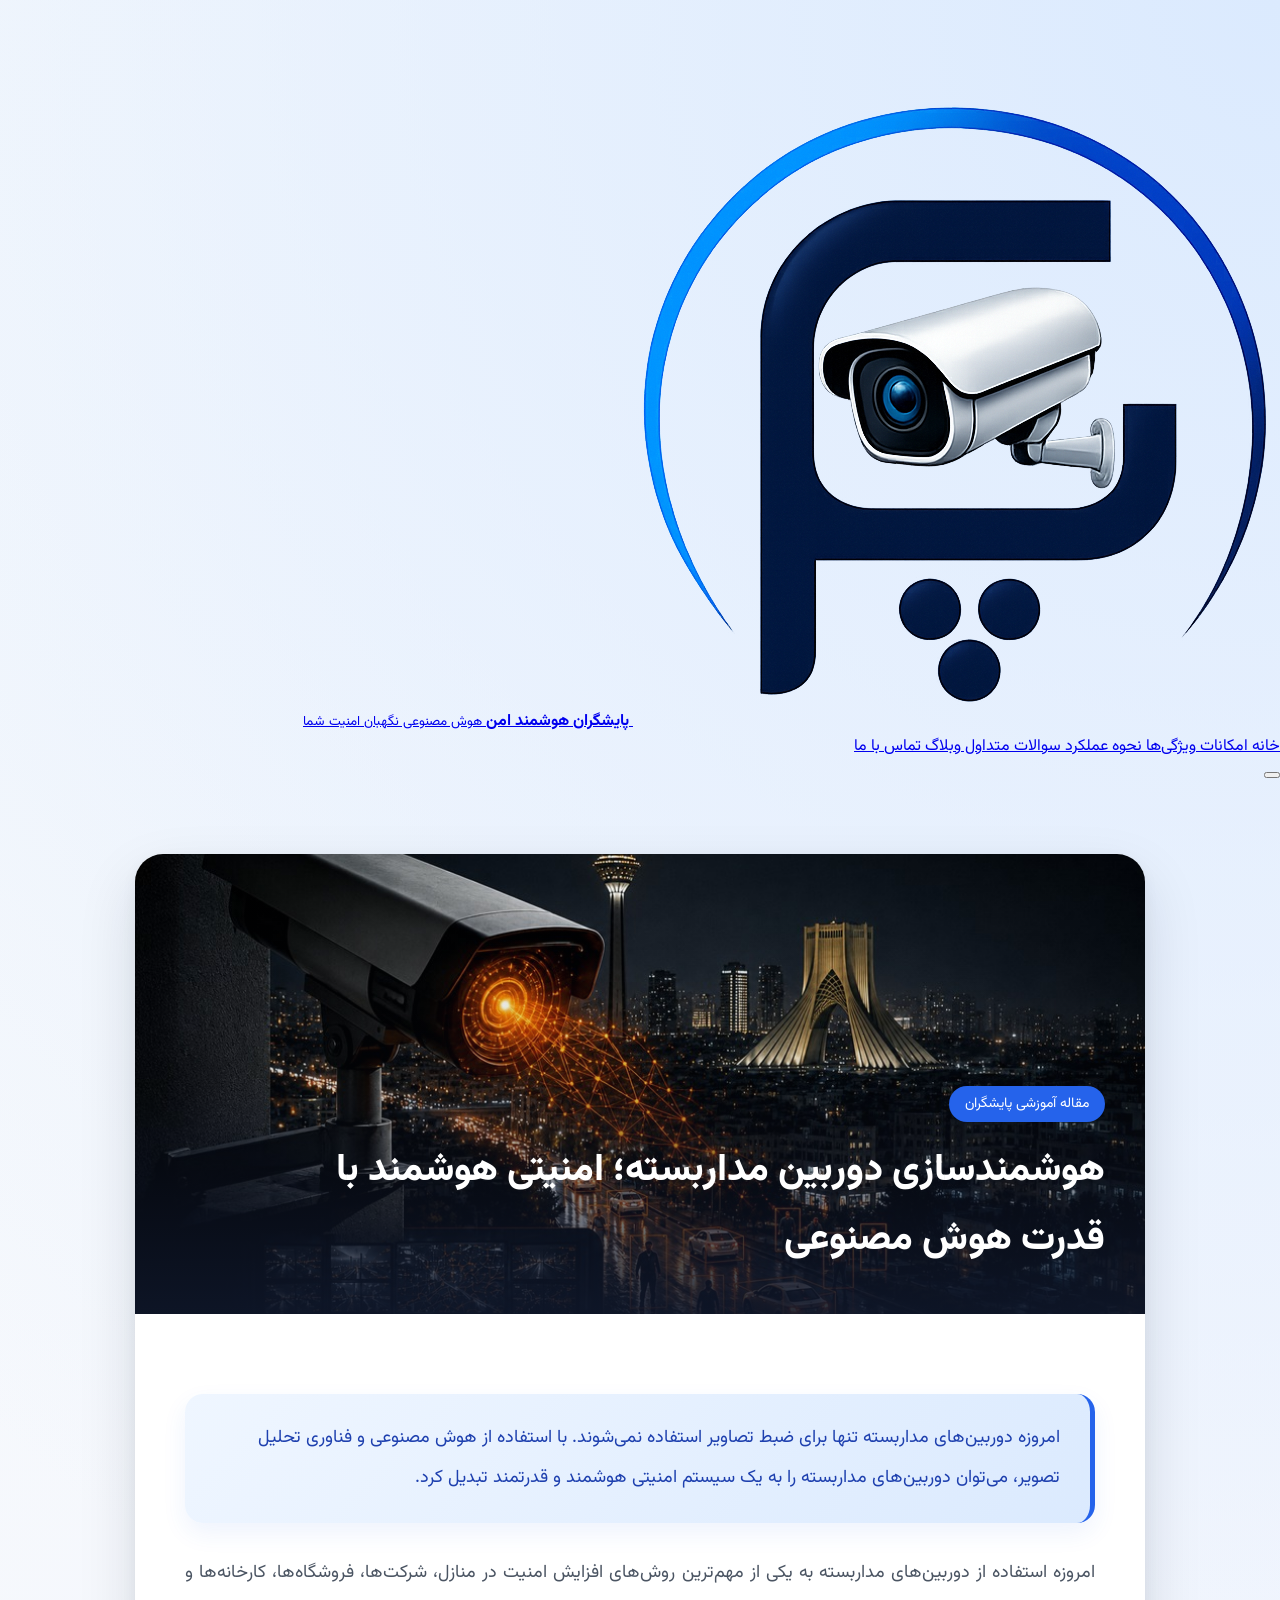
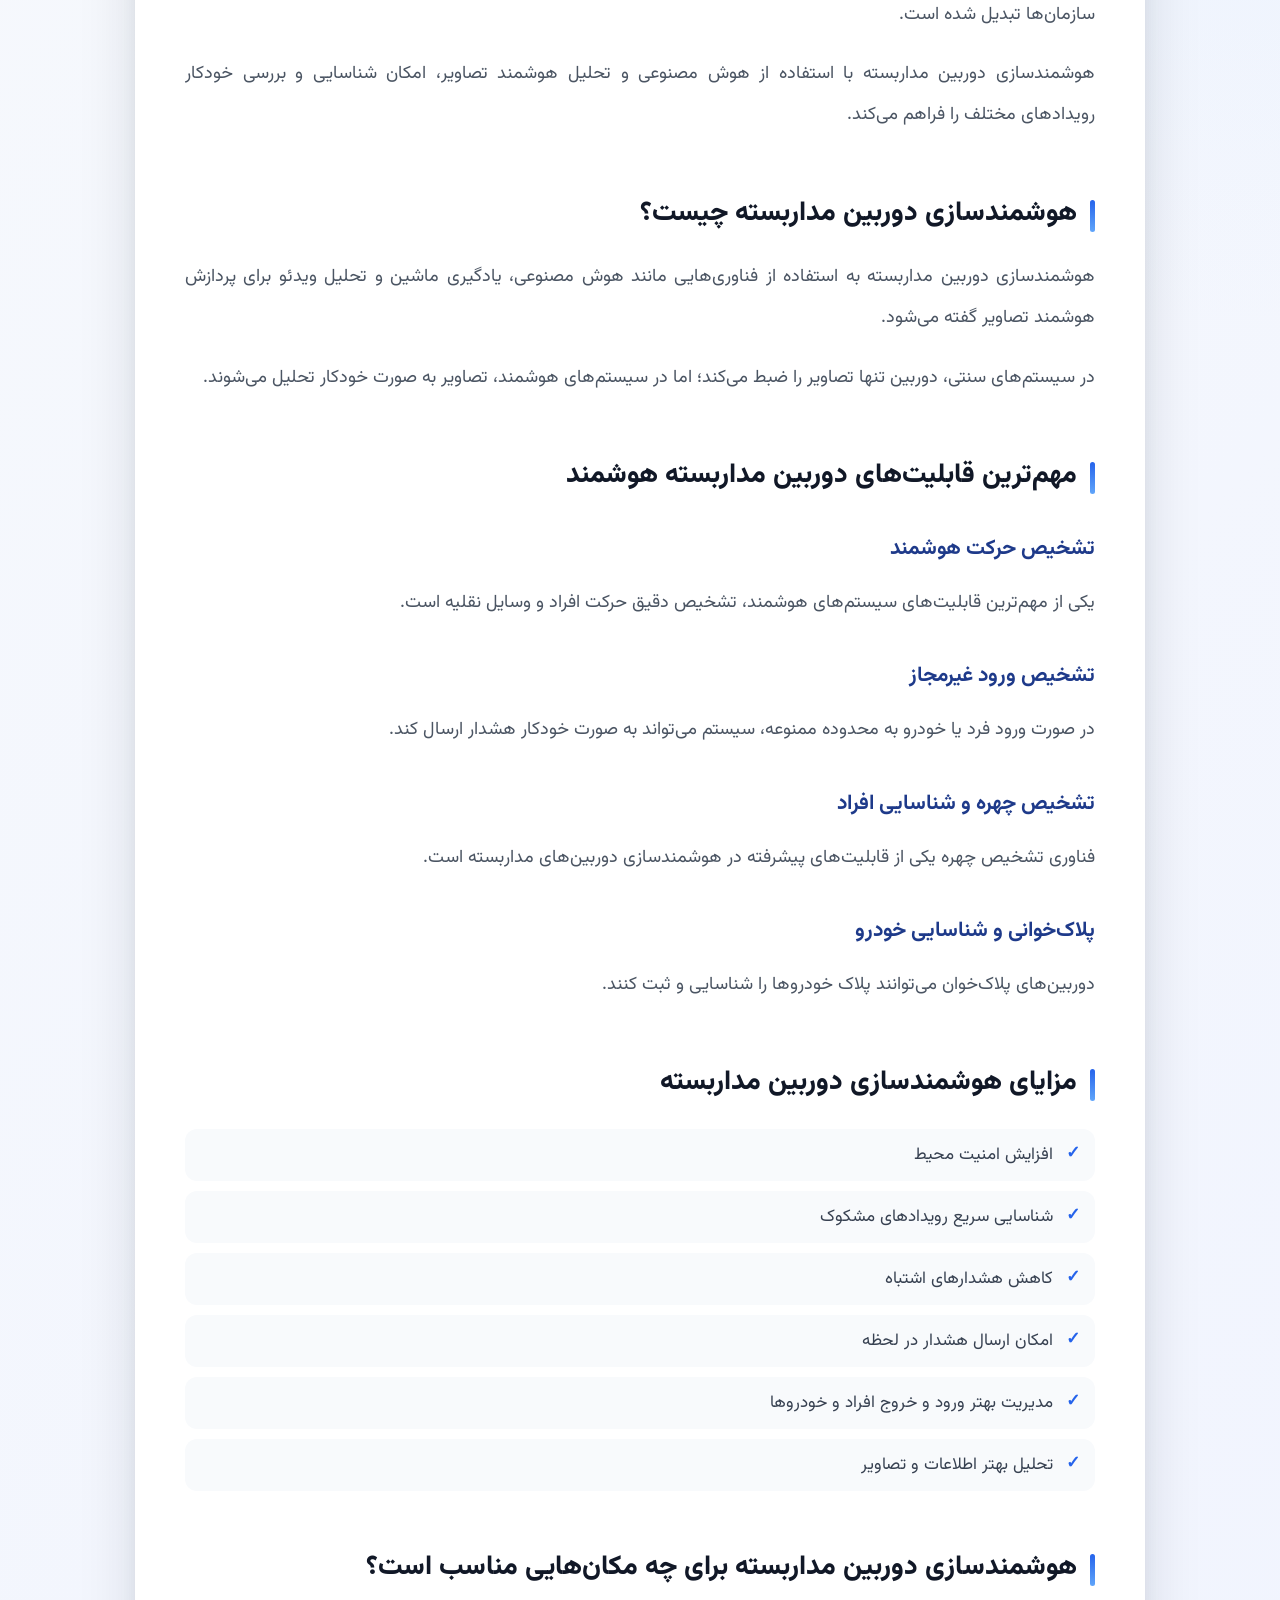
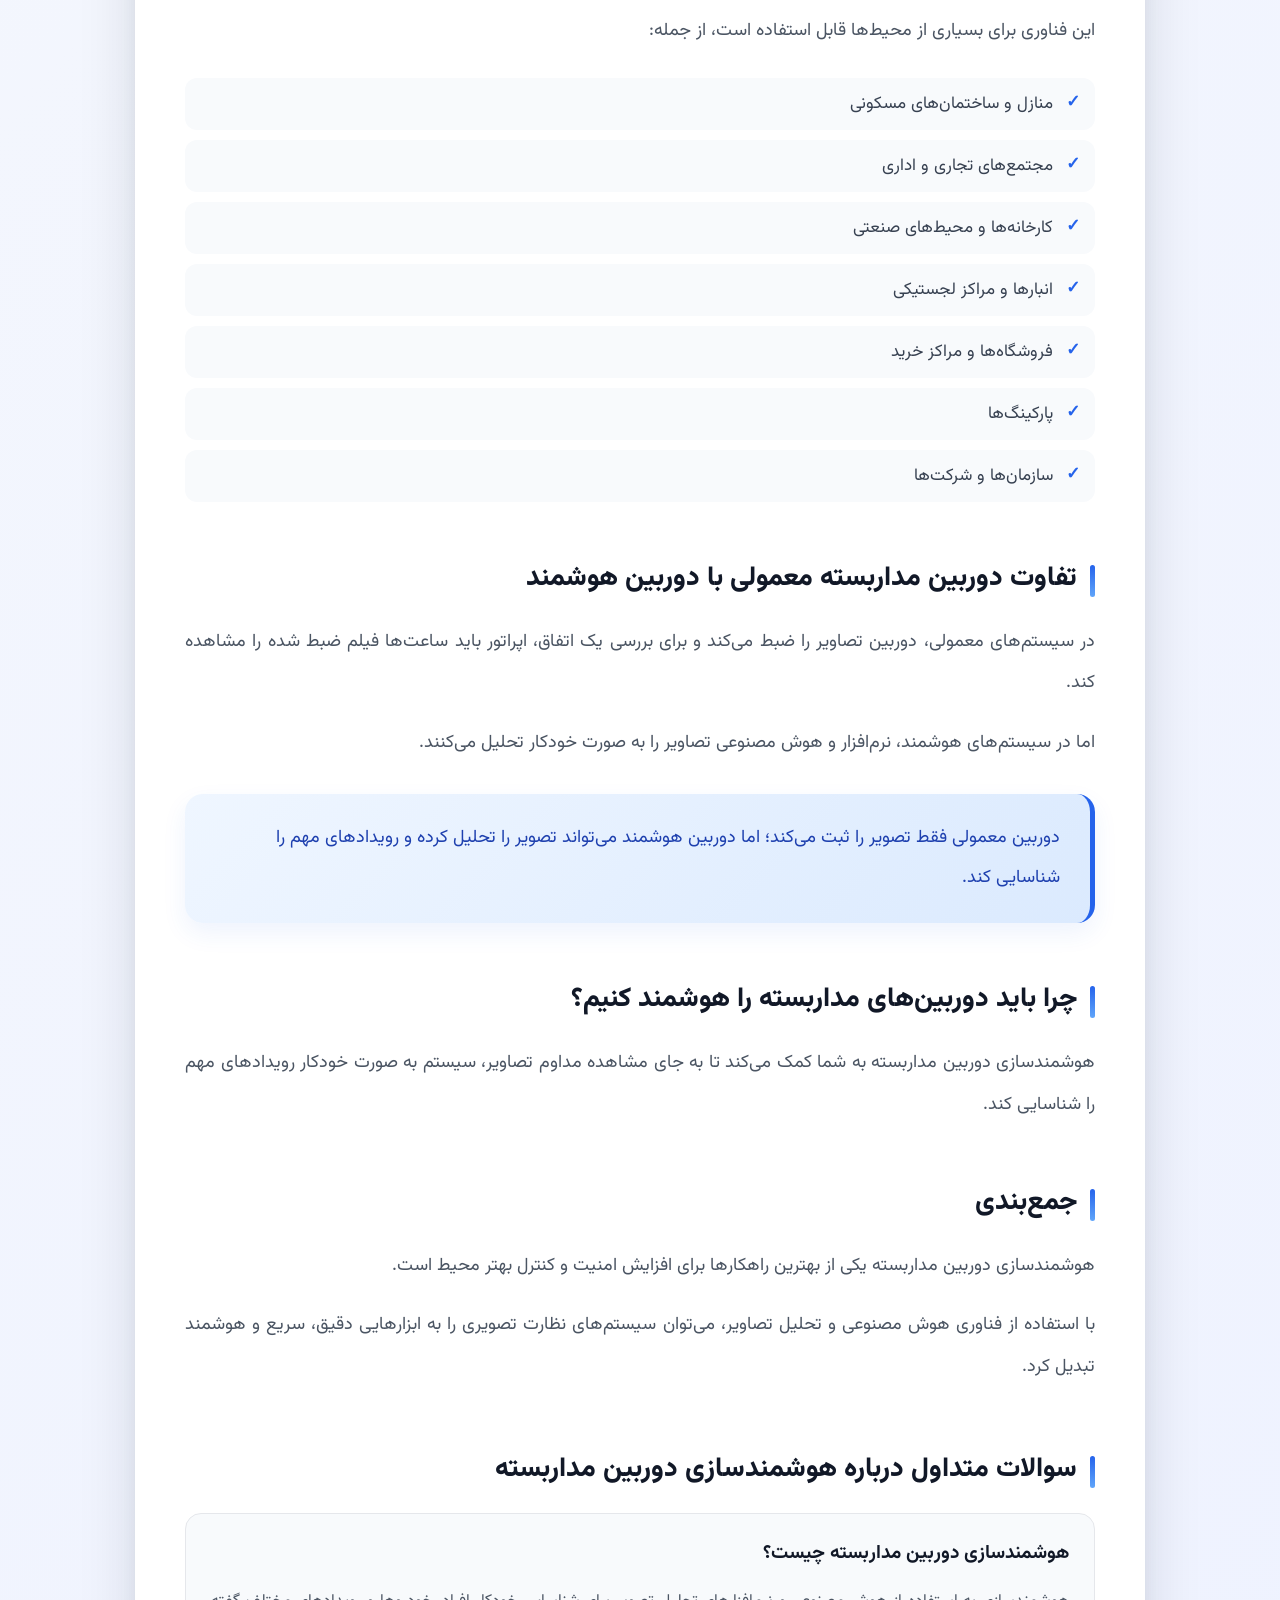
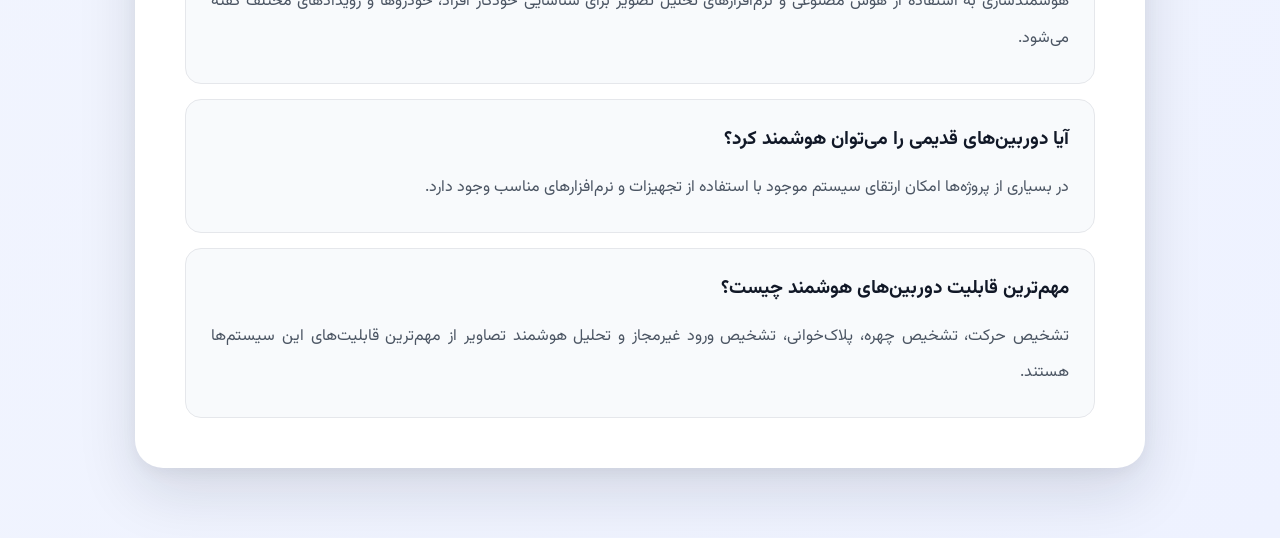
==== commit adb471e3: "Update index.html" ====
--- a/blog/index.html
+++ b/blog/index.html
@@ -26,10 +26,6 @@
         href="https://fonts.googleapis.com/css2?family=Vazirmatn:wght@400;500;600;700;800&display=swap"
         rel="stylesheet"
     >
-
-    <!-- استایل اصلی سایت -->
-
-    <link rel="stylesheet" href="../assets/css/style.css">
 
     <!-- استایل مخصوص وبلاگ -->
 
--- a/blog/blog.css
+++ b/blog/blog.css
@@ -0,0 +1,507 @@
+
+/* ============================================================= */
+/* BLOG PAGE                                                     */
+/* ============================================================= */
+
+
+/* تنظیمات پایه */
+
+* {
+    box-sizing: border-box;
+}
+
+
+body {
+
+    margin: 0;
+
+    font-family: "Vazirmatn", sans-serif;
+
+    background:
+        radial-gradient(
+            circle at top right,
+            #dbeafe 0%,
+            transparent 35%
+        ),
+
+        linear-gradient(
+            135deg,
+            #f8fafc,
+            #eef2ff
+        );
+
+    color: #111827;
+
+    /*
+     * چون هدر اصلی سایت fixed است
+     */
+
+    padding-top: 82px;
+
+}
+
+
+/* ============================================================= */
+/* BLOG CONTAINER                                                */
+/* ============================================================= */
+
+.blog-container {
+
+    max-width: 1050px;
+
+    margin: 50px auto;
+
+    padding: 20px;
+
+}
+
+
+.blog-post {
+
+    background: #ffffff;
+
+    border-radius: 28px;
+
+    overflow: hidden;
+
+    box-shadow:
+        0 25px 60px rgba(15, 23, 42, 0.12),
+
+        0 5px 15px rgba(15, 23, 42, 0.05);
+
+}
+
+
+/* ============================================================= */
+/* HERO IMAGE                                                     */
+/* ============================================================= */
+
+.hero-image {
+
+    position: relative;
+
+    height: 460px;
+
+    overflow: hidden;
+
+}
+
+
+.hero-image img {
+
+    width: 100%;
+
+    height: 100%;
+
+    object-fit: cover;
+
+    display: block;
+
+    transition: transform 0.6s ease;
+
+}
+
+
+.blog-post:hover
+.hero-image img {
+
+    transform: scale(1.04);
+
+}
+
+
+.hero-overlay {
+
+    position: absolute;
+
+    inset: 0;
+
+    display: flex;
+
+    align-items: flex-end;
+
+    padding: 40px;
+
+    background:
+        linear-gradient(
+            to top,
+            rgba(15, 23, 42, 0.9),
+
+            rgba(15, 23, 42, 0.15),
+
+            transparent
+        );
+
+}
+
+
+.hero-title {
+
+    color: #ffffff;
+
+    max-width: 800px;
+
+}
+
+
+.hero-title span {
+
+    display: inline-block;
+
+    background: #2563eb;
+
+    padding: 7px 16px;
+
+    border-radius: 30px;
+
+    font-size: 14px;
+
+    margin-bottom: 15px;
+
+}
+
+
+.hero-title h1 {
+
+    margin: 0;
+
+    font-size: 38px;
+
+    line-height: 1.8;
+
+    font-weight: 800;
+
+}
+
+
+/* ============================================================= */
+/* BLOG CONTENT                                                   */
+/* ============================================================= */
+
+.blog-content {
+
+    padding: 50px;
+
+}
+
+
+.blog-content p {
+
+    font-size: 18px;
+
+    line-height: 2.3;
+
+    color: #4b5563;
+
+    text-align: justify;
+
+}
+
+
+.blog-content h2 {
+
+    position: relative;
+
+    margin-top: 55px;
+
+    margin-bottom: 22px;
+
+    padding-right: 18px;
+
+    font-size: 27px;
+
+    font-weight: 800;
+
+    color: #111827;
+
+}
+
+
+.blog-content h2::before {
+
+    content: "";
+
+    position: absolute;
+
+    right: 0;
+
+    top: 8px;
+
+    width: 5px;
+
+    height: 32px;
+
+    border-radius: 10px;
+
+    background:
+        linear-gradient(
+            to bottom,
+            #2563eb,
+            #60a5fa
+        );
+
+}
+
+
+.blog-content h3 {
+
+    margin-top: 35px;
+
+    margin-bottom: 12px;
+
+    font-size: 21px;
+
+    color: #1e3a8a;
+
+}
+
+
+/* ============================================================= */
+/* HIGHLIGHT BOX                                                  */
+/* ============================================================= */
+
+.highlight {
+
+    background:
+        linear-gradient(
+            135deg,
+            #eff6ff,
+            #dbeafe
+        );
+
+    border-right: 5px solid #2563eb;
+
+    border-radius: 18px;
+
+    padding: 25px 30px;
+
+    margin: 30px 0;
+
+    font-size: 18px;
+
+    line-height: 2.2;
+
+    color: #1e40af;
+
+    box-shadow:
+        0 10px 25px rgba(37, 99, 235, 0.08);
+
+}
+
+
+/* ============================================================= */
+/* LISTS                                                          */
+/* ============================================================= */
+
+.blog-content ul {
+
+    list-style: none;
+
+    padding: 0;
+
+    margin: 25px 0;
+
+}
+
+
+.blog-content li {
+
+    position: relative;
+
+    padding: 13px 42px 13px 15px;
+
+    margin-bottom: 10px;
+
+    background: #f8fafc;
+
+    border-radius: 12px;
+
+    font-size: 17px;
+
+    color: #374151;
+
+    transition: all 0.3s ease;
+
+}
+
+
+.blog-content li::before {
+
+    content: "✓";
+
+    position: absolute;
+
+    right: 15px;
+
+    top: 12px;
+
+    color: #2563eb;
+
+    font-weight: bold;
+
+}
+
+
+.blog-content li:hover {
+
+    transform: translateX(-5px);
+
+    background: #eff6ff;
+
+}
+
+
+/* ============================================================= */
+/* FAQ                                                            */
+/* ============================================================= */
+
+.faq-section {
+
+    margin-top: 60px;
+
+}
+
+
+.faq {
+
+    background: #f8fafc;
+
+    border: 1px solid #e5e7eb;
+
+    border-radius: 16px;
+
+    padding: 25px;
+
+    margin-top: 15px;
+
+    transition: all 0.3s ease;
+
+}
+
+
+.faq:hover {
+
+    border-color: #93c5fd;
+
+    box-shadow:
+        0 10px 25px rgba(37, 99, 235, 0.08);
+
+    transform: translateY(-3px);
+
+}
+
+
+.faq h3 {
+
+    margin-top: 0;
+
+    color: #111827;
+
+    font-size: 19px;
+
+}
+
+
+.faq p {
+
+    margin-bottom: 0;
+
+    font-size: 16px;
+
+}
+
+
+/* ============================================================= */
+/* RESPONSIVE                                                     */
+/* ============================================================= */
+
+@media (max-width: 768px) {
+
+
+    body {
+
+        padding-top: 72px;
+
+    }
+
+
+    .blog-container {
+
+        margin: 20px auto;
+
+        padding: 12px;
+
+    }
+
+
+    .blog-post {
+
+        border-radius: 20px;
+
+    }
+
+
+    .hero-image {
+
+        height: 300px;
+
+    }
+
+
+    .hero-overlay {
+
+        padding: 25px;
+
+    }
+
+
+    .hero-title h1 {
+
+        font-size: 25px;
+
+        line-height: 1.8;
+
+    }
+
+
+    .blog-content {
+
+        padding: 25px 20px;
+
+    }
+
+
+    .blog-content h2 {
+
+        font-size: 23px;
+
+        margin-top: 40px;
+
+    }
+
+
+    .blog-content p {
+
+        font-size: 16px;
+
+        line-height: 2.2;
+
+    }
+
+
+    .highlight {
+
+        padding: 20px;
+
+        font-size: 16px;
+
+    }
+
+
+    .blog-content li {
+
+        font-size: 15px;
+
+    }
+
+}
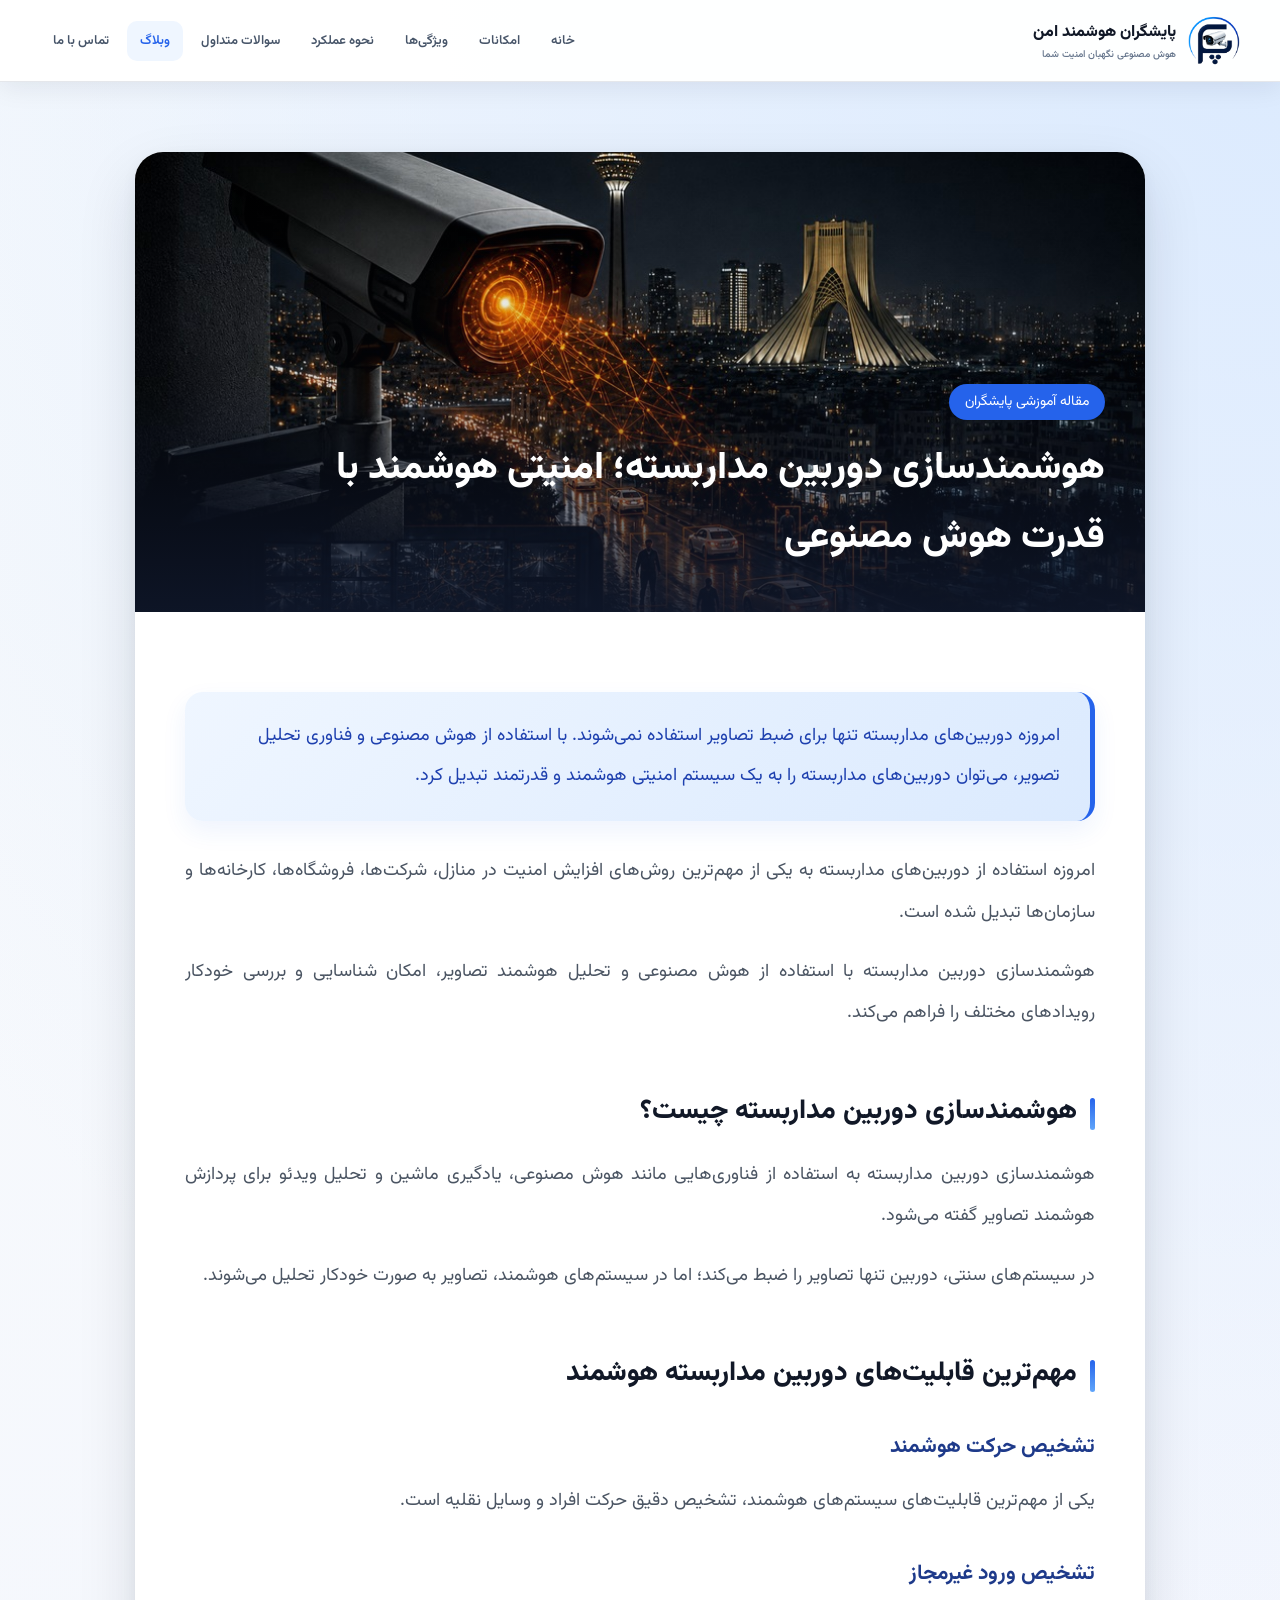
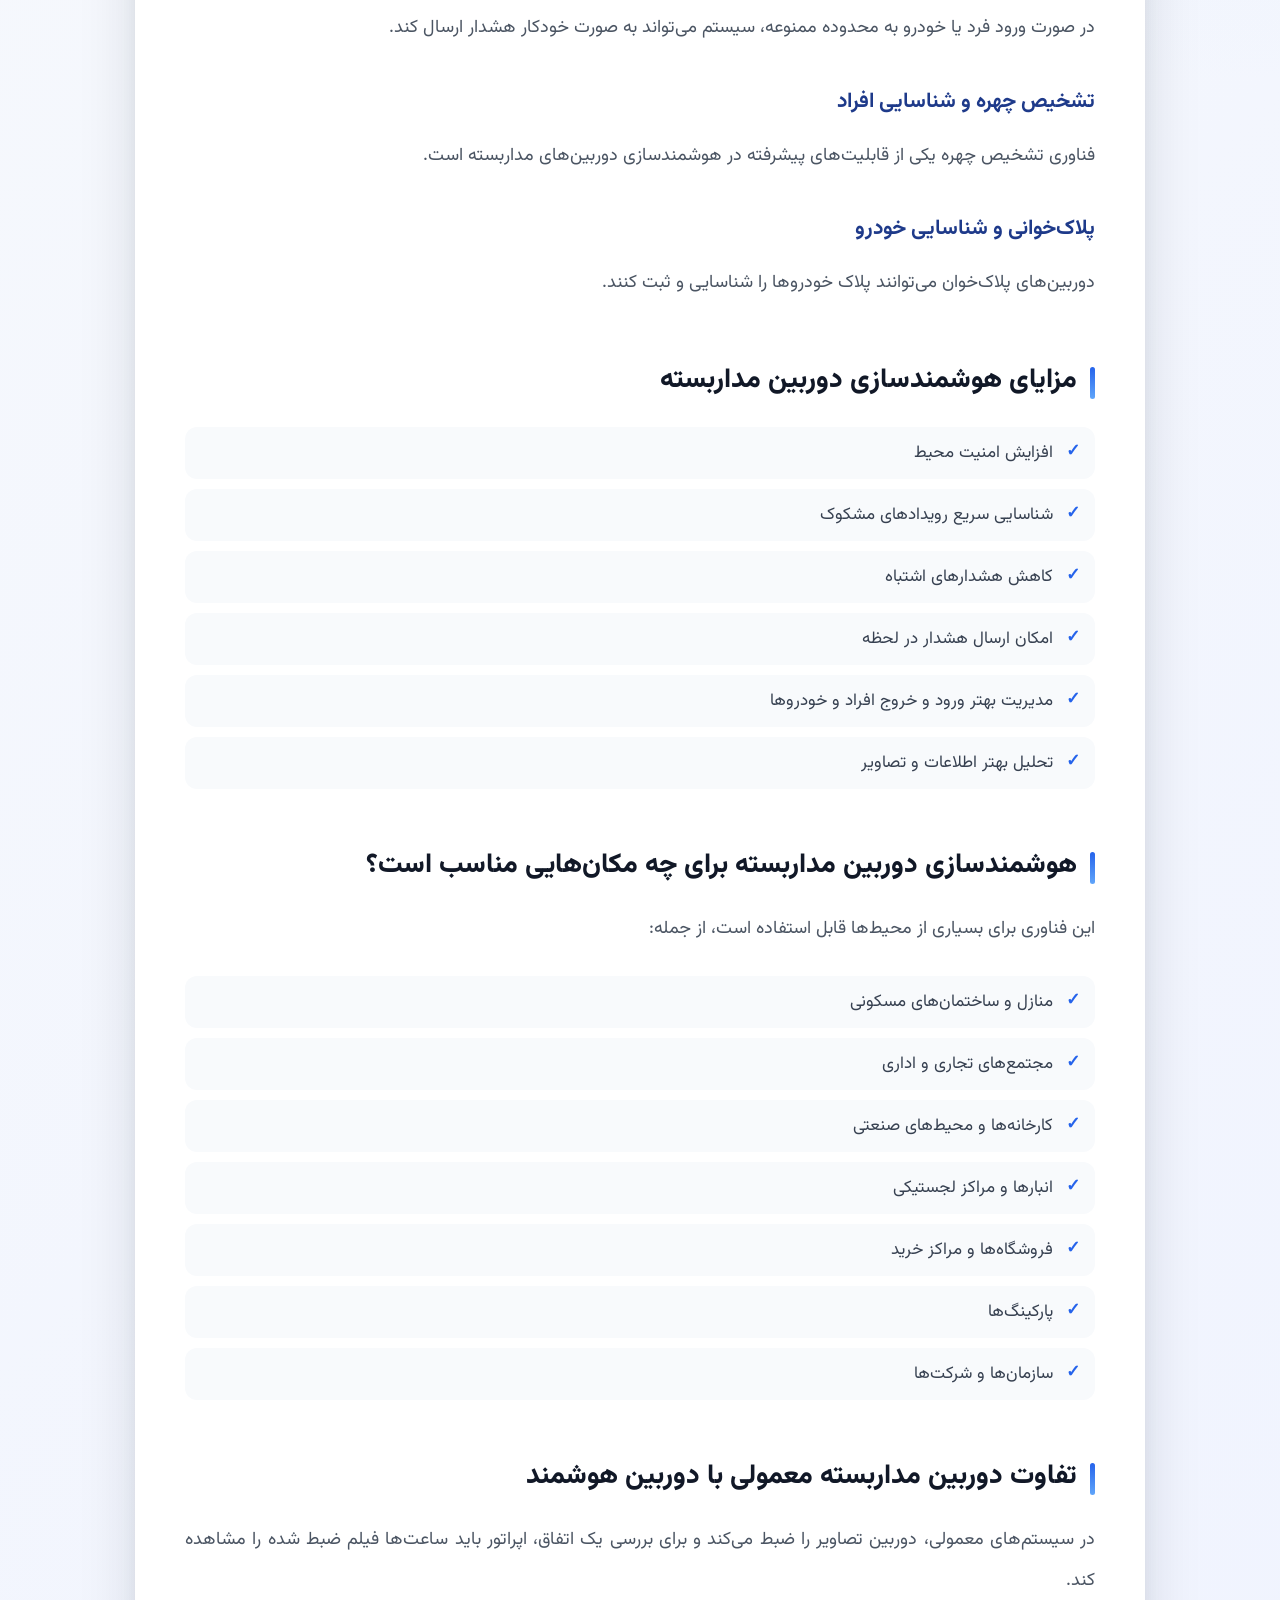
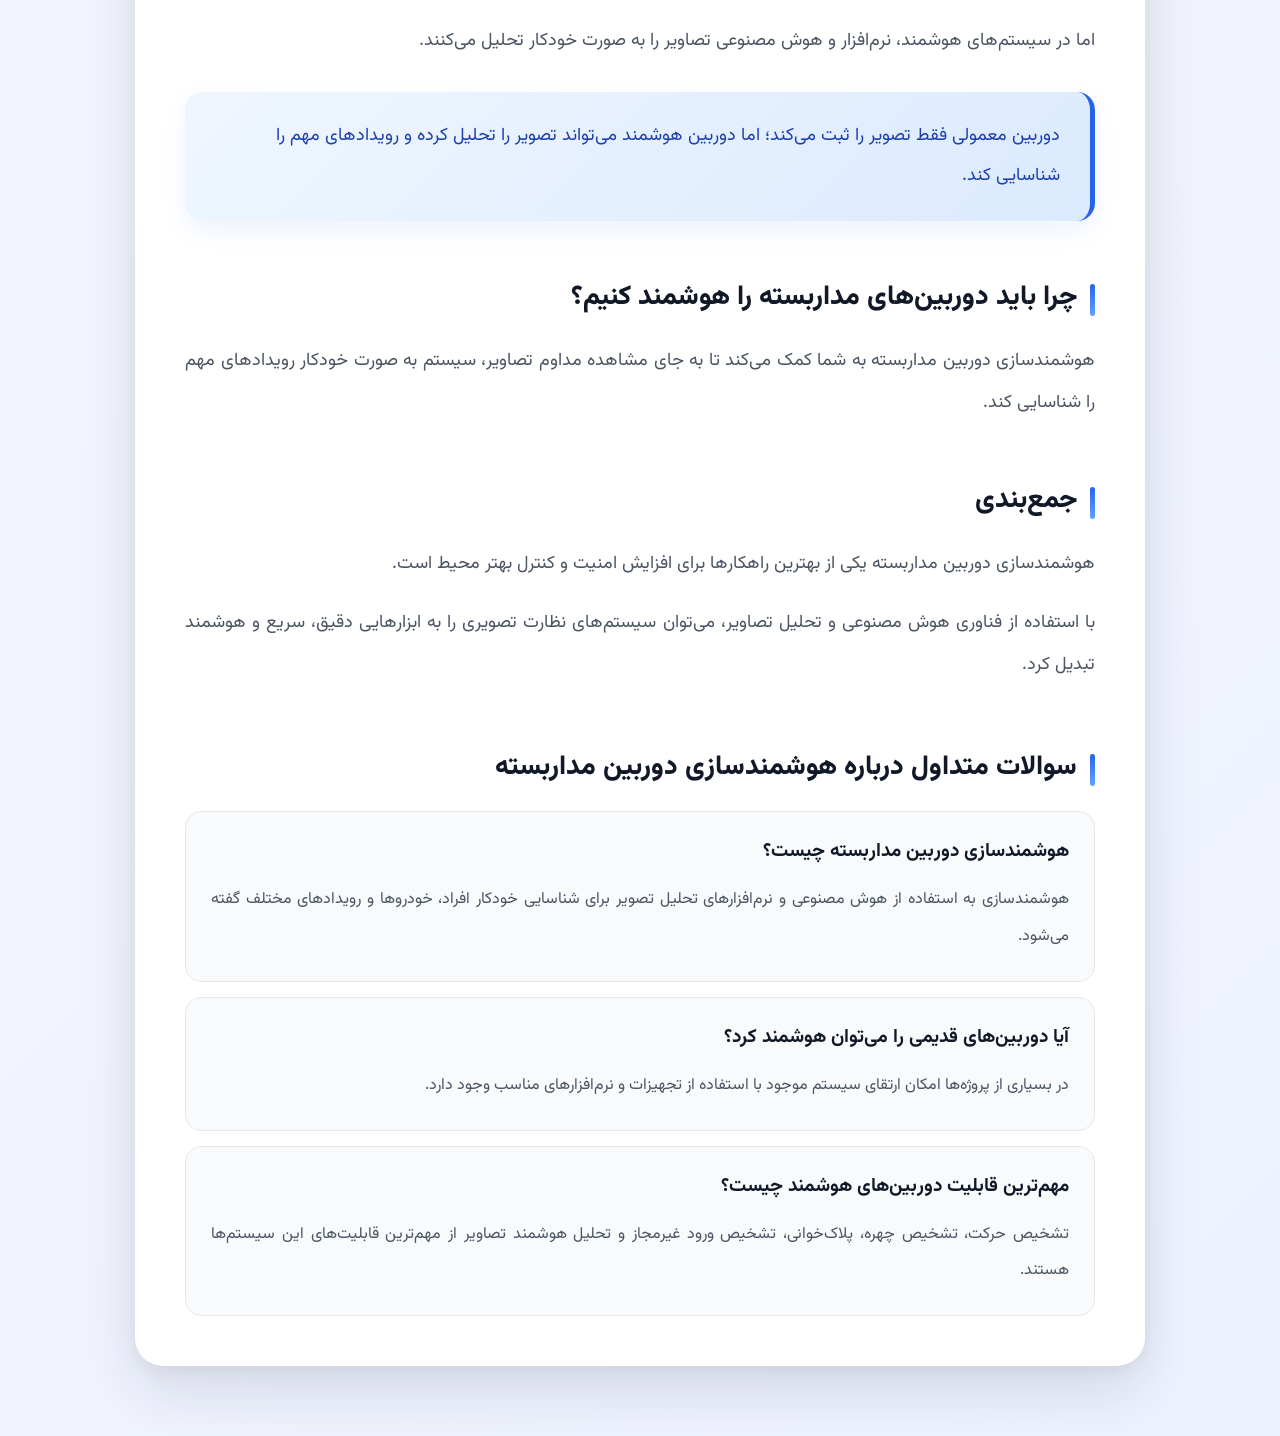
==== commit a6530eaa: "Update index.html" ====
--- a/blog/index.html
+++ b/blog/index.html
@@ -10,13 +10,6 @@
     <title>
         هوشمندسازی دوربین مداربسته | پایشگران هوشمند امن
     </title>
-
-    <meta
-        name="description"
-        content="هوشمندسازی دوربین‌های مداربسته با استفاده از هوش مصنوعی، تشخیص چهره، پلاک‌خوانی و تحلیل هوشمند تصاویر."
-    >
-
-    <!-- فونت Vazirmatn -->
 
     <link rel="preconnect" href="https://fonts.googleapis.com">
 
@@ -26,8 +19,6 @@
         href="https://fonts.googleapis.com/css2?family=Vazirmatn:wght@400;500;600;700;800&display=swap"
         rel="stylesheet"
     >
-
-    <!-- استایل مخصوص وبلاگ -->
 
     <link rel="stylesheet" href="blog.css">
 
--- a/blog/blog.css
+++ b/blog/blog.css
@@ -1,19 +1,192 @@
+/* ============================================================= */
+/* MAIN HEADER                                                   */
+/* ============================================================= */
+
+.navbar {
+    position: fixed;
+
+    top: 0;
+    right: 0;
+    left: 0;
+
+    z-index: 9999;
+
+    height: 82px;
+
+    background: rgba(255, 255, 255, 0.96);
+
+    border-bottom: 1px solid #e5e7eb;
+
+    box-shadow:
+        0 5px 25px rgba(15, 23, 42, 0.08);
+}
+
+
+.navbar .container {
+    width: min(1200px, calc(100% - 40px));
+
+    height: 100%;
+
+    margin: auto;
+}
+
+
+.nav-inner {
+    height: 100%;
+
+    display: flex;
+
+    align-items: center;
+
+    justify-content: space-between;
+
+    gap: 30px;
+}
+
+
+/* ============================================================= */
+/* BRAND                                                         */
+/* ============================================================= */
+
+.brand {
+    display: flex;
+
+    align-items: center;
+
+    gap: 12px;
+
+    text-decoration: none;
+
+    flex-shrink: 0;
+}
+
+
+.brand-logo {
+    width: 52px;
+
+    height: 52px;
+
+    object-fit: contain;
+}
+
+
+.brand-text {
+    display: flex;
+
+    flex-direction: column;
+
+    gap: 2px;
+}
+
+
+.brand-text strong {
+    color: #111827;
+
+    font-size: 16px;
+
+    font-weight: 800;
+
+    white-space: nowrap;
+}
+
+
+.brand-text small {
+    color: #64748b;
+
+    font-size: 10px;
+
+    font-weight: 500;
+
+    white-space: nowrap;
+}
+
+
+/* ============================================================= */
+/* NAVIGATION                                                    */
+/* ============================================================= */
+
+.nav-links {
+    display: flex;
+
+    align-items: center;
+
+    gap: 5px;
+}
+
+
+.nav-links a {
+    display: block;
+
+    padding: 10px 13px;
+
+    border-radius: 10px;
+
+    color: #475569;
+
+    font-size: 13px;
+
+    font-weight: 600;
+
+    text-decoration: none;
+
+    transition: all 0.3s ease;
+}
+
+
+.nav-links a:hover,
+.nav-links a.active {
+    color: #2563eb;
+
+    background: #eff6ff;
+}
+
+
+/* ============================================================= */
+/* MOBILE MENU                                                   */
+/* ============================================================= */
+
+.menu-toggle {
+    display: none;
+
+    width: 44px;
+
+    height: 44px;
+
+    padding: 8px;
+
+    border: none;
+
+    border-radius: 10px;
+
+    background: #eff6ff;
+
+    cursor: pointer;
+}
+
+
+.menu-toggle span {
+    display: block;
+
+    width: 100%;
+
+    height: 2px;
+
+    margin: 5px 0;
+
+    background: #2563eb;
+
+    border-radius: 5px;
+}
+
 
 /* ============================================================= */
 /* BLOG PAGE                                                     */
 /* ============================================================= */
 
-
-/* تنظیمات پایه */
-
-* {
-    box-sizing: border-box;
-}
-
-
 body {
-
     margin: 0;
+
+    padding-top: 82px;
 
     font-family: "Vazirmatn", sans-serif;
 
@@ -29,6 +202,417 @@
             #f8fafc,
             #eef2ff
         );
+}
+
+
+.blog-container {
+    max-width: 1050px;
+
+    margin: 50px auto;
+
+    padding: 20px;
+}
+
+
+.blog-post {
+    overflow: hidden;
+
+    background: #ffffff;
+
+    border-radius: 28px;
+
+    box-shadow:
+        0 25px 60px rgba(15, 23, 42, 0.12);
+}
+
+
+/* ============================================================= */
+/* HERO                                                          */
+/* ============================================================= */
+
+.hero-image {
+    position: relative;
+
+    height: 460px;
+
+    overflow: hidden;
+}
+
+
+.hero-image img {
+    width: 100%;
+
+    height: 100%;
+
+    display: block;
+
+    object-fit: cover;
+}
+
+
+.hero-overlay {
+    position: absolute;
+
+    inset: 0;
+
+    display: flex;
+
+    align-items: flex-end;
+
+    padding: 40px;
+
+    background:
+        linear-gradient(
+            to top,
+            rgba(15, 23, 42, 0.9),
+            transparent
+        );
+}
+
+
+.hero-title {
+    color: white;
+}
+
+
+.hero-title span {
+    display: inline-block;
+
+    padding: 7px 16px;
+
+    margin-bottom: 15px;
+
+    color: white;
+
+    font-size: 13px;
+
+    background: #2563eb;
+
+    border-radius: 30px;
+}
+
+
+.hero-title h1 {
+    margin: 0;
+
+    font-size: 38px;
+
+    line-height: 1.8;
+}
+
+
+/* ============================================================= */
+/* ARTICLE CONTENT                                               */
+/* ============================================================= */
+
+.blog-content {
+    padding: 50px;
+}
+
+
+.blog-content p {
+    color: #4b5563;
+
+    font-size: 18px;
+
+    line-height: 2.3;
+
+    text-align: justify;
+}
+
+
+.blog-content h2 {
+    position: relative;
+
+    margin-top: 55px;
+
+    padding-right: 18px;
+
+    color: #111827;
+
+    font-size: 27px;
+}
+
+
+.blog-content h2::before {
+    content: "";
+
+    position: absolute;
+
+    top: 8px;
+
+    right: 0;
+
+    width: 5px;
+
+    height: 32px;
+
+    background: #2563eb;
+
+    border-radius: 10px;
+}
+
+
+.blog-content h3 {
+    margin-top: 35px;
+
+    color: #1e3a8a;
+
+    font-size: 21px;
+}
+
+
+.highlight {
+    padding: 25px 30px;
+
+    margin: 30px 0;
+
+    color: #1e40af;
+
+    font-size: 18px;
+
+    line-height: 2.2;
+
+    background: #eff6ff;
+
+    border-right: 5px solid #2563eb;
+
+    border-radius: 18px;
+}
+
+
+/* ============================================================= */
+/* LIST                                                         */
+/* ============================================================= */
+
+.blog-content ul {
+    padding: 0;
+
+    list-style: none;
+}
+
+
+.blog-content li {
+    position: relative;
+
+    padding: 13px 42px 13px 15px;
+
+    margin-bottom: 10px;
+
+    background: #f8fafc;
+
+    border-radius: 12px;
+}
+
+
+.blog-content li::before {
+    content: "✓";
+
+    position: absolute;
+
+    right: 15px;
+
+    color: #2563eb;
+
+    font-weight: bold;
+}
+
+
+/* ============================================================= */
+/* FAQ                                                           */
+/* ============================================================= */
+
+.faq {
+    padding: 25px;
+
+    margin-top: 15px;
+
+    background: #f8fafc;
+
+    border: 1px solid #e5e7eb;
+
+    border-radius: 16px;
+}
+
+
+.faq h3 {
+    margin-top: 0;
+
+    font-size: 19px;
+}
+
+
+.faq p {
+    margin-bottom: 0;
+
+    font-size: 16px;
+}
+
+
+/* ============================================================= */
+/* RESPONSIVE                                                     */
+/* ============================================================= */
+
+@media (max-width: 900px) {
+
+    .nav-links a {
+        padding: 9px 8px;
+
+        font-size: 11px;
+    }
+
+}
+
+
+@media (max-width: 768px) {
+
+    body {
+        padding-top: 72px;
+    }
+
+
+    .navbar {
+        height: 72px;
+    }
+
+
+    .navbar .container {
+        width: calc(100% - 28px);
+    }
+
+
+    .brand-logo {
+        width: 44px;
+
+        height: 44px;
+    }
+
+
+    .brand-text strong {
+        font-size: 13px;
+    }
+
+
+    .brand-text small {
+        font-size: 9px;
+    }
+
+
+    .menu-toggle {
+        display: block;
+    }
+
+
+    .nav-links {
+        position: absolute;
+
+        top: 82px;
+
+        right: 14px;
+
+        left: 14px;
+
+        display: flex;
+
+        flex-direction: column;
+
+        align-items: stretch;
+
+        padding: 10px;
+
+        background: white;
+
+        border-radius: 16px;
+
+        box-shadow:
+            0 15px 40px rgba(15, 23, 42, 0.15);
+
+        opacity: 0;
+
+        visibility: hidden;
+
+        transform: translateY(-10px);
+
+        transition: all 0.3s ease;
+    }
+
+
+    .nav-links.active {
+        opacity: 1;
+
+        visibility: visible;
+
+        transform: translateY(0);
+    }
+
+
+    .nav-links a {
+        padding: 13px 15px;
+
+        font-size: 14px;
+    }
+
+
+    .hero-image {
+        height: 300px;
+    }
+
+
+    .hero-overlay {
+        padding: 25px;
+    }
+
+
+    .hero-title h1 {
+        font-size: 25px;
+    }
+
+
+    .blog-content {
+        padding: 25px 20px;
+    }
+
+
+    .blog-content h2 {
+        font-size: 23px;
+    }
+
+
+    .blog-content p {
+        font-size: 16px;
+    }
+
+}
+/* ============================================================= */
+/* BLOG PAGE                                                     */
+/* ============================================================= */
+
+
+/* تنظیمات پایه */
+
+* {
+    box-sizing: border-box;
+}
+
+
+body {
+
+    margin: 0;
+
+    font-family: "Vazirmatn", sans-serif;
+
+    background:
+        radial-gradient(
+            circle at top right,
+            #dbeafe 0%,
+            transparent 35%
+        ),
+
+        linear-gradient(
+            135deg,
+            #f8fafc,
+            #eef2ff
+        );
 
     color: #111827;
 
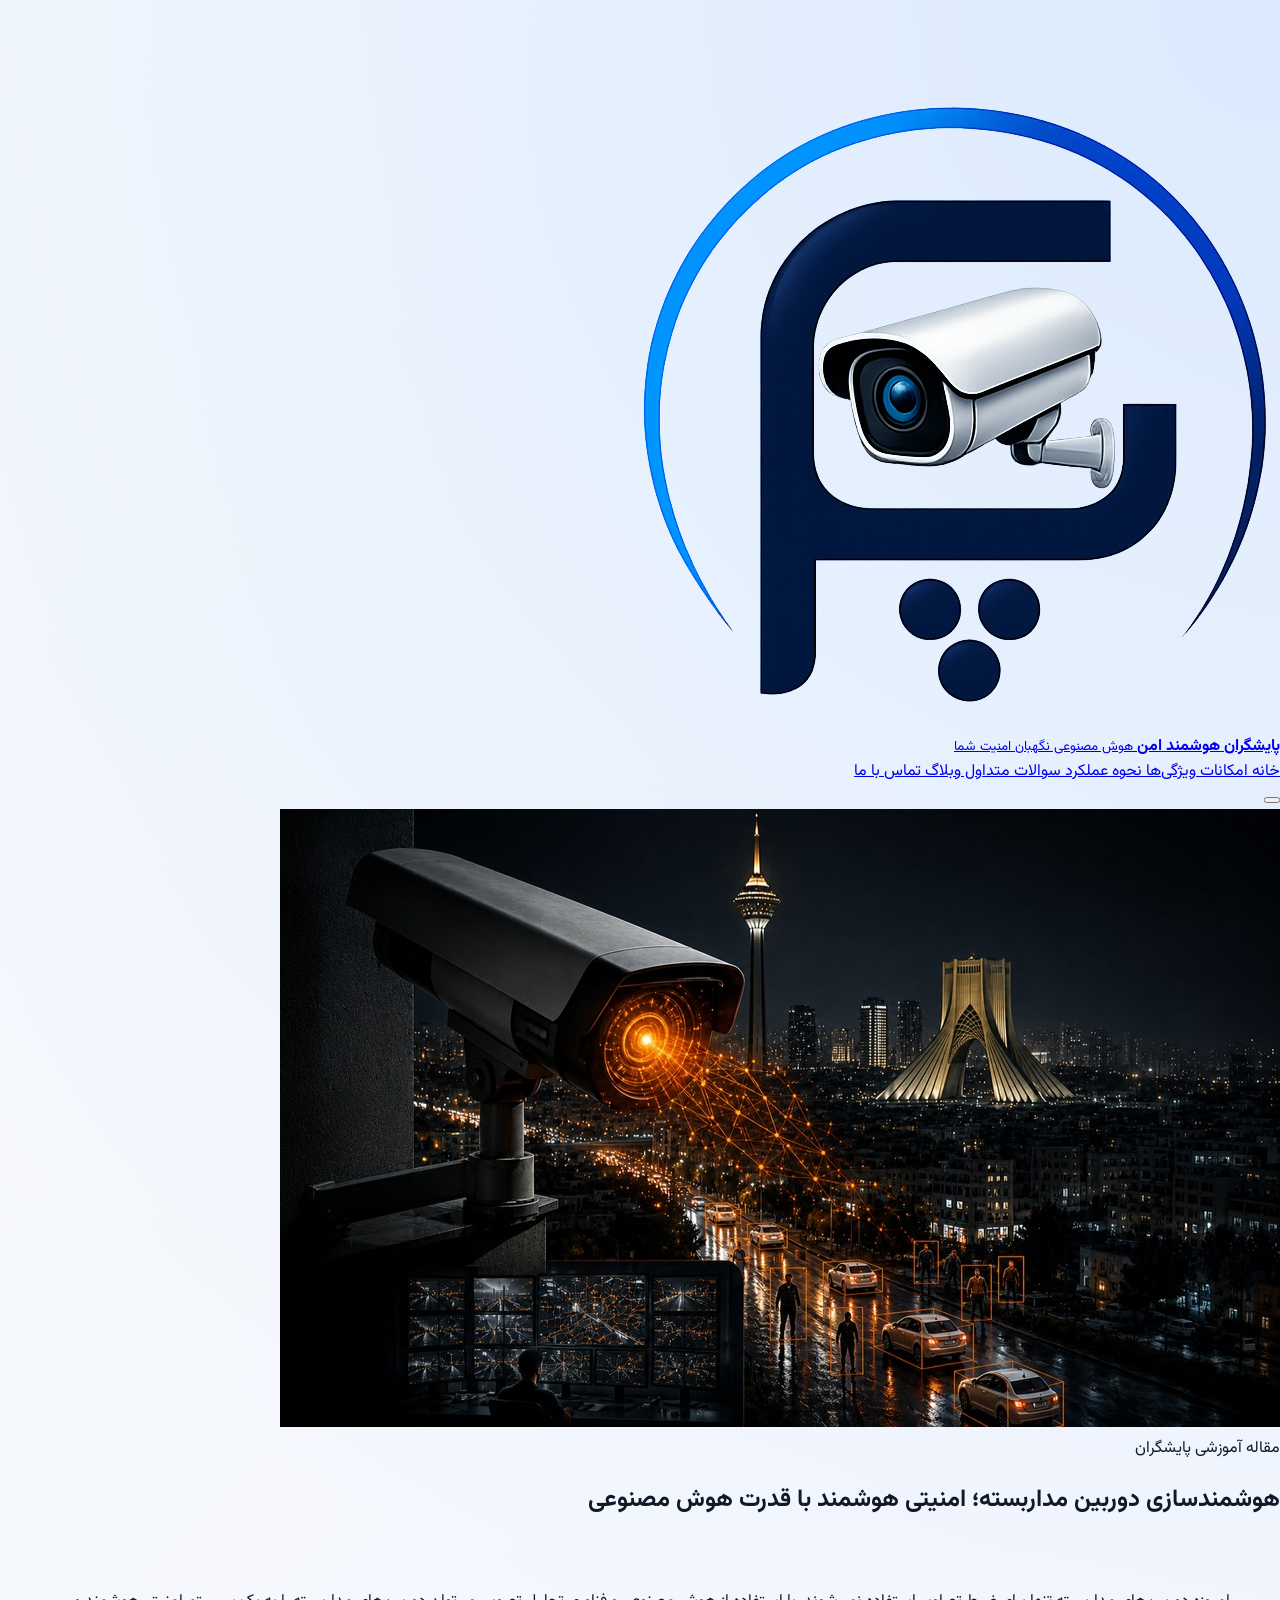
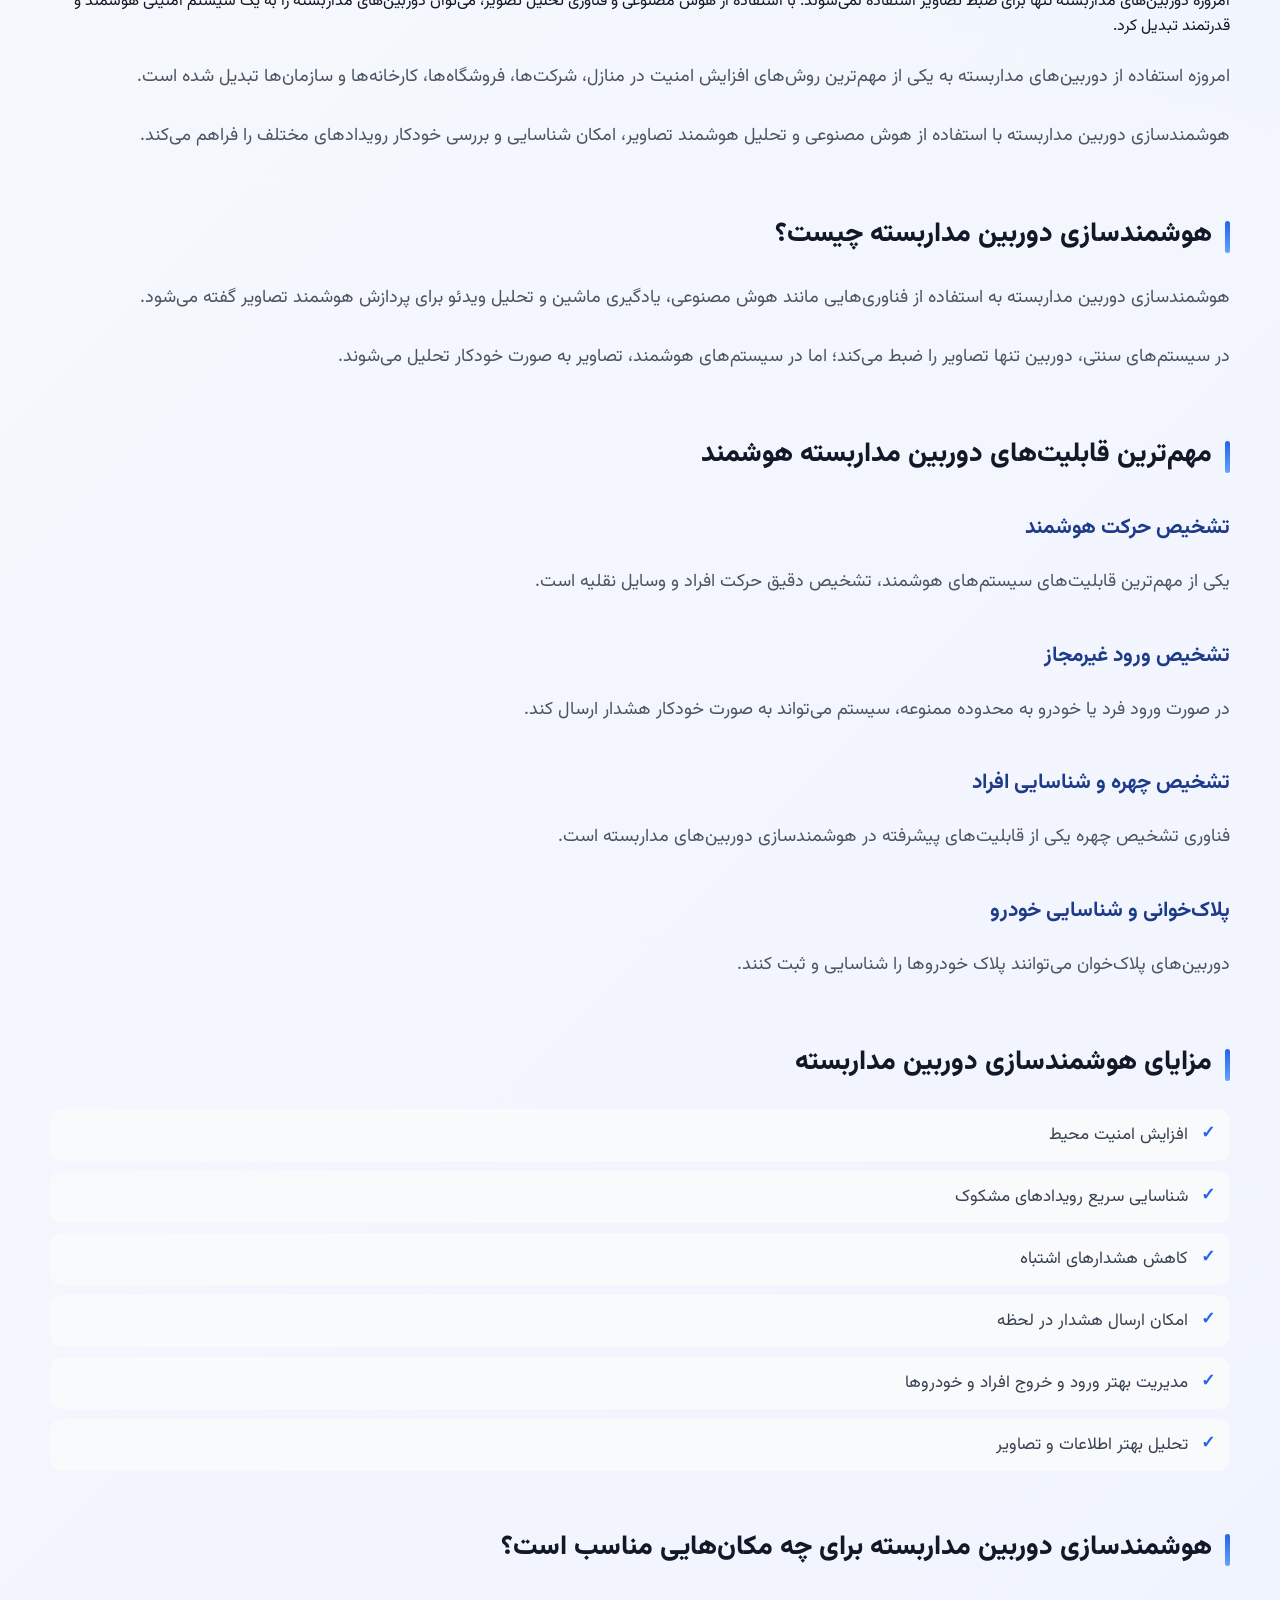
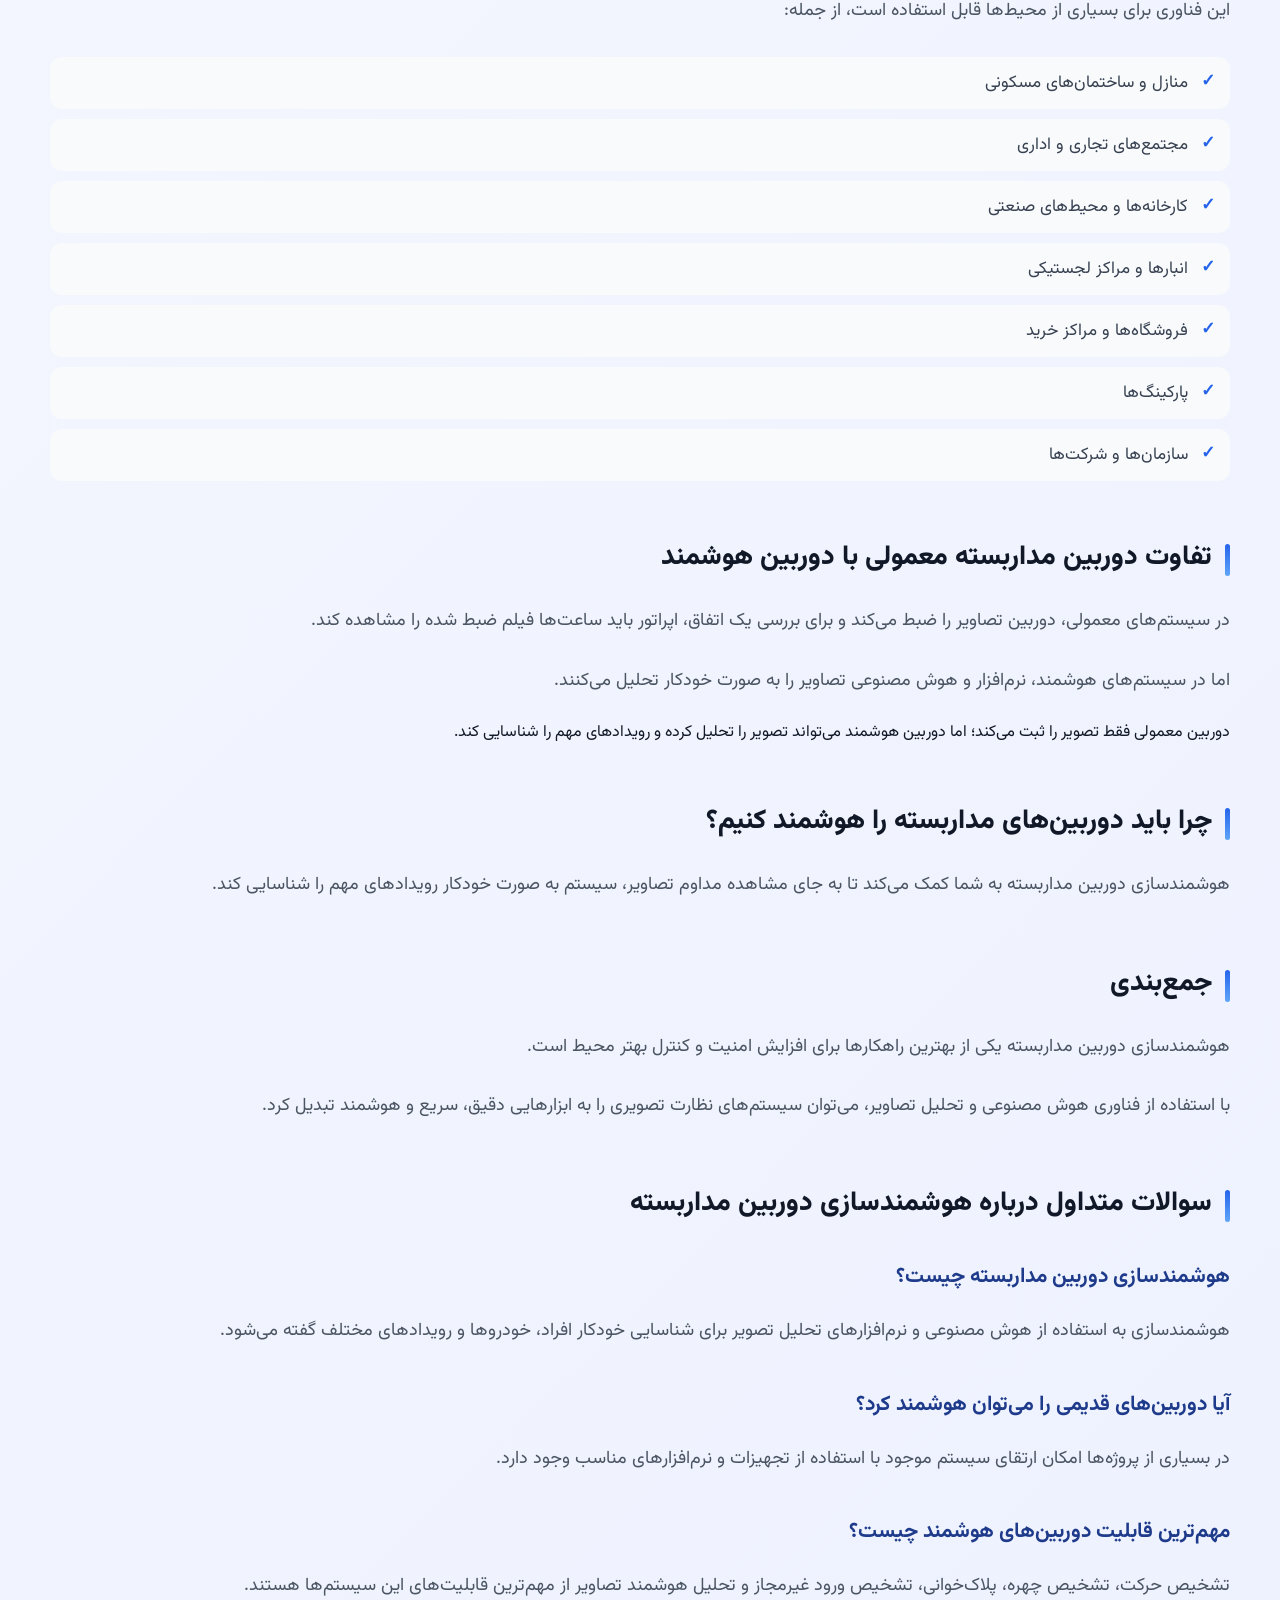
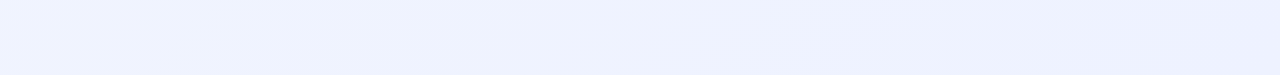
==== commit 257cf443: "Update index.html" ====
--- a/blog/index.html
+++ b/blog/index.html
@@ -10,6 +10,13 @@
     <title>
         هوشمندسازی دوربین مداربسته | پایشگران هوشمند امن
     </title>
+
+    <meta
+        name="description"
+        content="هوشمندسازی دوربین‌های مداربسته با استفاده از هوش مصنوعی، تشخیص چهره، پلاک‌خوانی و تحلیل هوشمند تصاویر."
+    >
+
+    <!-- Vazirmatn -->
 
     <link rel="preconnect" href="https://fonts.googleapis.com">
 
@@ -20,6 +27,8 @@
         rel="stylesheet"
     >
 
+    <!-- CSS -->
+
     <link rel="stylesheet" href="blog.css">
 
 </head>
@@ -28,26 +37,26 @@
 <body>
 
 
-    <!-- ============================================================= -->
-    <!-- هدر اصلی سایت                                                -->
-    <!-- ============================================================= -->
-
-    <header class="navbar" id="navbar">
-
-        <div class="container nav-inner">
-
-
-            <!-- لوگو -->
-
-            <a href="/" class="brand">
+    <!-- ========================================================= -->
+    <!-- HEADER                                                     -->
+    <!-- ========================================================= -->
+
+    <header class="blog-header">
+
+        <div class="blog-header-inner">
+
+
+            <!-- LOGO -->
+
+            <a href="/" class="blog-brand">
 
                 <img
                     src="../assets/logo/logo.png"
                     alt="لوگوی پایشگران هوشمند امن"
-                    class="brand-logo"
+                    class="blog-brand-logo"
                 >
 
-                <span class="brand-text">
+                <div class="blog-brand-text">
 
                     <strong>
                         پایشگران هوشمند امن
@@ -57,14 +66,14 @@
                         هوش مصنوعی نگهبان امنیت شما
                     </small>
 
-                </span>
+                </div>
 
             </a>
 
 
-            <!-- منوی سایت -->
-
-            <nav class="nav-links" id="navLinks">
+            <!-- DESKTOP MENU -->
+
+            <nav class="blog-navigation" id="blogNavigation">
 
                 <a href="/">
                     خانه
@@ -86,7 +95,10 @@
                     سوالات متداول
                 </a>
 
-                <a href="/blog/" class="active">
+                <a
+                    href="/blog/"
+                    class="blog-navigation-active"
+                >
                     وبلاگ
                 </a>
 
@@ -97,11 +109,11 @@
             </nav>
 
 
-            <!-- دکمه منوی موبایل -->
+            <!-- MOBILE BUTTON -->
 
             <button
-                class="menu-toggle"
-                id="menuToggle"
+                class="blog-menu-button"
+                id="blogMenuButton"
                 aria-label="باز کردن منو"
                 aria-expanded="false"
             >
@@ -119,29 +131,30 @@
     </header>
 
 
-    <!-- ============================================================= -->
-    <!-- مقاله وبلاگ                                                  -->
-    <!-- ============================================================= -->
-
-    <main class="blog-container">
-
-        <article class="blog-post">
-
-
-            <!-- تصویر اصلی مقاله -->
-
-            <div class="hero-image">
+    <!-- ========================================================= -->
+    <!-- BLOG                                                       -->
+    <!-- ========================================================= -->
+
+    <main class="blog-page">
+
+
+        <article class="blog-article">
+
+
+            <!-- HERO -->
+
+            <div class="blog-hero">
 
                 <img
                     src="blogimage.png"
                     alt="هوشمندسازی دوربین مداربسته با هوش مصنوعی"
                 >
 
-                <div class="hero-overlay">
-
-                    <div class="hero-title">
-
-                        <span>
+                <div class="blog-hero-overlay">
+
+                    <div class="blog-hero-content">
+
+                        <span class="blog-label">
                             مقاله آموزشی پایشگران
                         </span>
 
@@ -157,12 +170,12 @@
             </div>
 
 
-            <!-- محتوای مقاله -->
+            <!-- ARTICLE CONTENT -->
 
             <div class="blog-content">
 
 
-                <div class="highlight">
+                <div class="blog-highlight">
 
                     امروزه دوربین‌های مداربسته تنها برای ضبط تصاویر استفاده نمی‌شوند.
                     با استفاده از هوش مصنوعی و فناوری تحلیل تصویر، می‌توان دوربین‌های مداربسته را به یک سیستم امنیتی هوشمند و قدرتمند تبدیل کرد.
@@ -261,7 +274,7 @@
                 </h2>
 
 
-                <ul>
+                <ul class="blog-list">
 
                     <li>
                         افزایش امنیت محیط
@@ -302,7 +315,7 @@
                 </p>
 
 
-                <ul>
+                <ul class="blog-list">
 
                     <li>
                         منازل و ساختمان‌های مسکونی
@@ -354,7 +367,7 @@
                 </p>
 
 
-                <div class="highlight">
+                <div class="blog-highlight">
 
                     دوربین معمولی فقط تصویر را ثبت می‌کند؛
                     اما دوربین هوشمند می‌تواند تصویر را تحلیل کرده و رویدادهای مهم را شناسایی کند.
@@ -393,14 +406,14 @@
                 </p>
 
 
-                <section class="faq-section">
+                <section class="blog-faq">
 
                     <h2>
                         سوالات متداول درباره هوشمندسازی دوربین مداربسته
                     </h2>
 
 
-                    <div class="faq">
+                    <div class="blog-faq-item">
 
                         <h3>
                             هوشمندسازی دوربین مداربسته چیست؟
@@ -415,7 +428,7 @@
                     </div>
 
 
-                    <div class="faq">
+                    <div class="blog-faq-item">
 
                         <h3>
                             آیا دوربین‌های قدیمی را می‌توان هوشمند کرد؟
@@ -430,7 +443,7 @@
                     </div>
 
 
-                    <div class="faq">
+                    <div class="blog-faq-item">
 
                         <h3>
                             مهم‌ترین قابلیت دوربین‌های هوشمند چیست؟
@@ -454,28 +467,36 @@
     </main>
 
 
-    <!-- اسکریپت منوی موبایل -->
+    <!-- ========================================================= -->
+    <!-- JAVASCRIPT                                                 -->
+    <!-- ========================================================= -->
 
     <script>
 
-        const menuToggle =
-            document.getElementById("menuToggle");
-
-
-        const navLinks =
-            document.getElementById("navLinks");
-
-
-        menuToggle.addEventListener(
+        const blogMenuButton =
+            document.getElementById("blogMenuButton");
+
+
+        const blogNavigation =
+            document.getElementById("blogNavigation");
+
+
+        blogMenuButton.addEventListener(
             "click",
             function () {
 
-                navLinks.classList.toggle("active");
+                blogNavigation.classList.toggle(
+                    "blog-navigation-open"
+                );
+
 
                 const isOpen =
-                    navLinks.classList.contains("active");
-
-                menuToggle.setAttribute(
+                    blogNavigation.classList.contains(
+                        "blog-navigation-open"
+                    );
+
+
+                blogMenuButton.setAttribute(
                     "aria-expanded",
                     isOpen
                 );
@@ -485,16 +506,18 @@
 
 
         document
-            .querySelectorAll(".nav-links a")
+            .querySelectorAll(".blog-navigation a")
             .forEach(function (link) {
 
                 link.addEventListener(
                     "click",
                     function () {
 
-                        navLinks.classList.remove("active");
-
-                        menuToggle.setAttribute(
+                        blogNavigation.classList.remove(
+                            "blog-navigation-open"
+                        );
+
+                        blogMenuButton.setAttribute(
                             "aria-expanded",
                             "false"
                         );
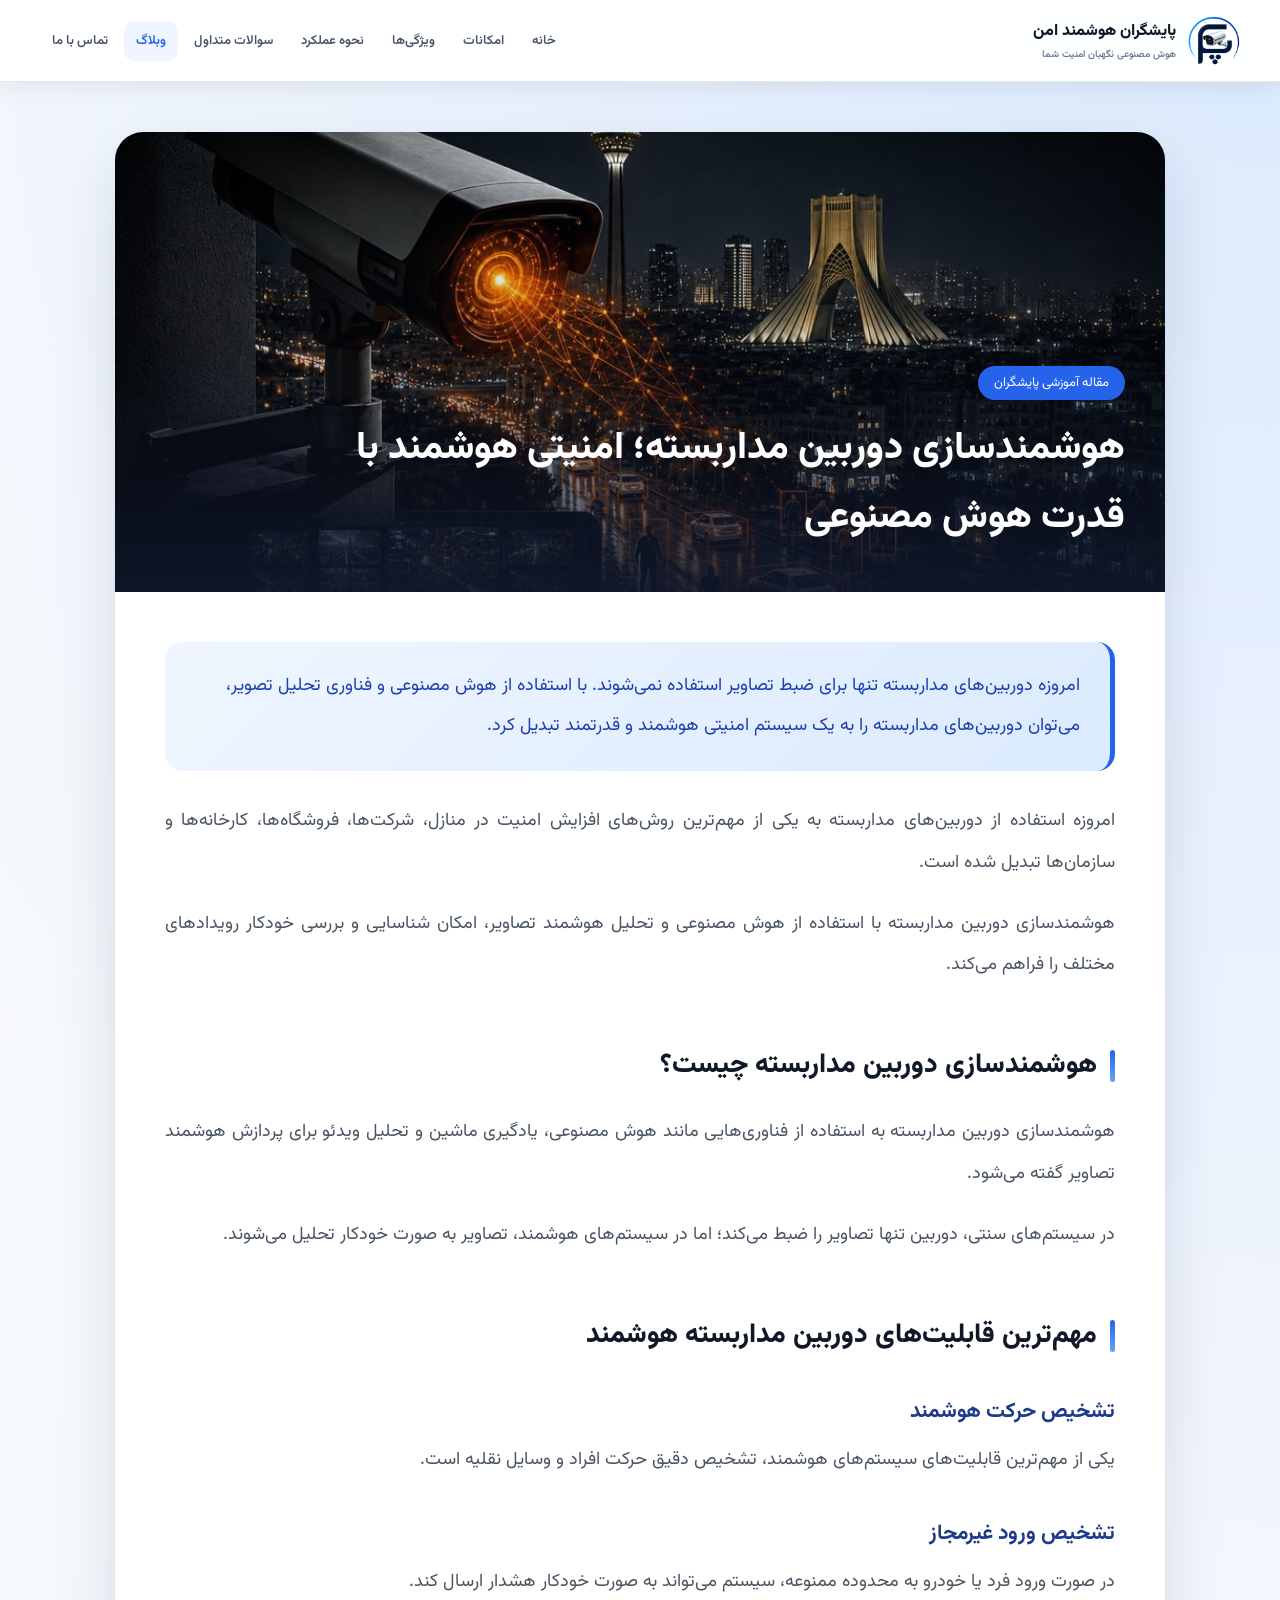
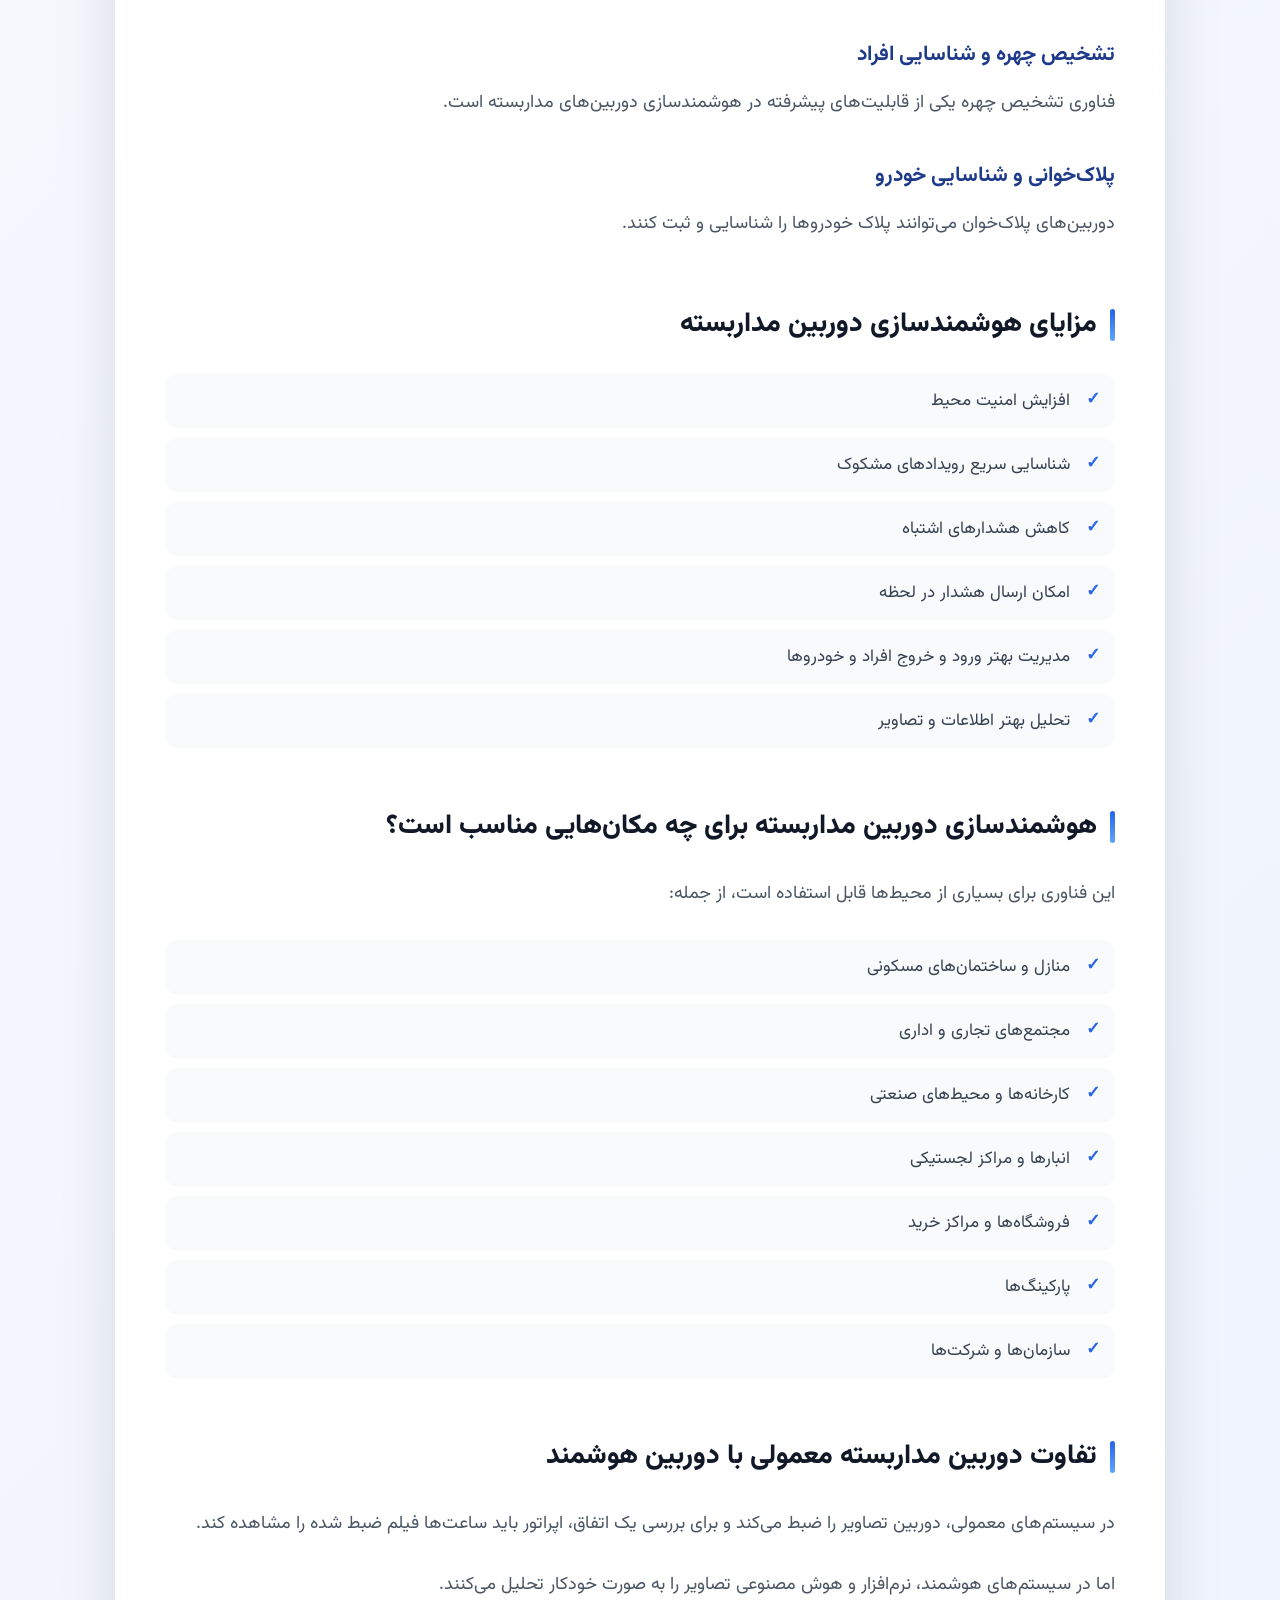
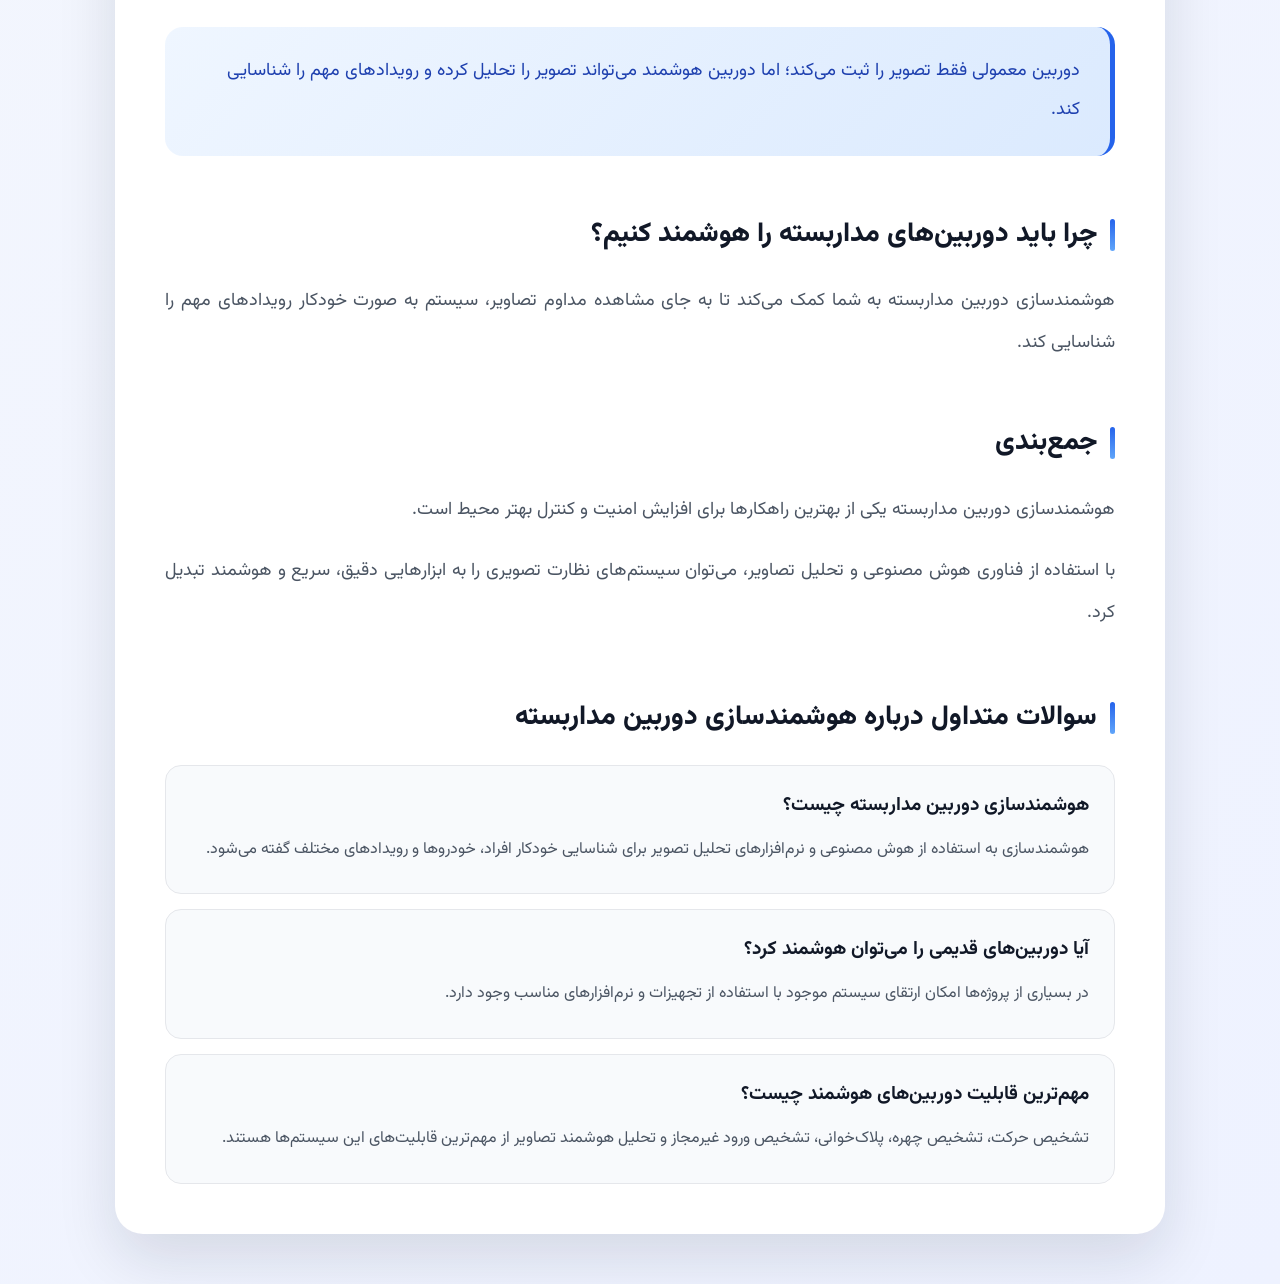
==== commit a7d49471: "Update index.html" ====
--- a/blog/index.html
+++ b/blog/index.html
@@ -6,7 +6,6 @@
     <meta charset="UTF-8">
 
     <meta name="viewport" content="width=device-width, initial-scale=1.0">
-
     <title>
         هوشمندسازی دوربین مداربسته | پایشگران هوشمند امن
     </title>
--- a/blog/blog.css
+++ b/blog/blog.css
@@ -1,192 +1,20 @@
-/* ============================================================= */
-/* MAIN HEADER                                                   */
-/* ============================================================= */
-
-.navbar {
-    position: fixed;
-
-    top: 0;
-    right: 0;
-    left: 0;
-
-    z-index: 9999;
-
-    height: 82px;
-
-    background: rgba(255, 255, 255, 0.96);
-
-    border-bottom: 1px solid #e5e7eb;
-
-    box-shadow:
-        0 5px 25px rgba(15, 23, 42, 0.08);
-}
-
-
-.navbar .container {
-    width: min(1200px, calc(100% - 40px));
-
-    height: 100%;
-
-    margin: auto;
-}
-
-
-.nav-inner {
-    height: 100%;
-
-    display: flex;
-
-    align-items: center;
-
-    justify-content: space-between;
-
-    gap: 30px;
-}
-
-
-/* ============================================================= */
-/* BRAND                                                         */
-/* ============================================================= */
-
-.brand {
-    display: flex;
-
-    align-items: center;
-
-    gap: 12px;
-
-    text-decoration: none;
-
-    flex-shrink: 0;
-}
-
-
-.brand-logo {
-    width: 52px;
-
-    height: 52px;
-
-    object-fit: contain;
-}
-
-
-.brand-text {
-    display: flex;
-
-    flex-direction: column;
-
-    gap: 2px;
-}
-
-
-.brand-text strong {
-    color: #111827;
-
-    font-size: 16px;
-
-    font-weight: 800;
-
-    white-space: nowrap;
-}
-
-
-.brand-text small {
-    color: #64748b;
-
-    font-size: 10px;
-
-    font-weight: 500;
-
-    white-space: nowrap;
-}
-
-
-/* ============================================================= */
-/* NAVIGATION                                                    */
-/* ============================================================= */
-
-.nav-links {
-    display: flex;
-
-    align-items: center;
-
-    gap: 5px;
-}
-
-
-.nav-links a {
-    display: block;
-
-    padding: 10px 13px;
-
-    border-radius: 10px;
-
-    color: #475569;
-
-    font-size: 13px;
-
-    font-weight: 600;
-
-    text-decoration: none;
-
-    transition: all 0.3s ease;
-}
-
-
-.nav-links a:hover,
-.nav-links a.active {
-    color: #2563eb;
-
-    background: #eff6ff;
-}
-
-
-/* ============================================================= */
-/* MOBILE MENU                                                   */
-/* ============================================================= */
-
-.menu-toggle {
-    display: none;
-
-    width: 44px;
-
-    height: 44px;
-
-    padding: 8px;
-
-    border: none;
-
-    border-radius: 10px;
-
-    background: #eff6ff;
-
-    cursor: pointer;
-}
-
-
-.menu-toggle span {
-    display: block;
-
-    width: 100%;
-
-    height: 2px;
-
-    margin: 5px 0;
-
-    background: #2563eb;
-
-    border-radius: 5px;
-}
-
-
-/* ============================================================= */
-/* BLOG PAGE                                                     */
-/* ============================================================= */
+/* ========================================================= */
+/* RESET                                                       */
+/* ========================================================= */
+
+* {
+    box-sizing: border-box;
+}
+
+
+html {
+    scroll-behavior: smooth;
+}
+
 
 body {
+
     margin: 0;
-
-    padding-top: 82px;
 
     font-family: "Vazirmatn", sans-serif;
 
@@ -202,19 +30,242 @@
             #f8fafc,
             #eef2ff
         );
-}
-
-
-.blog-container {
-    max-width: 1050px;
+
+    color: #111827;
+
+    padding-top: 82px;
+
+}
+
+
+/* ========================================================= */
+/* HEADER                                                      */
+/* ========================================================= */
+
+.blog-header {
+
+    position: fixed;
+
+    top: 0;
+
+    right: 0;
+
+    left: 0;
+
+    z-index: 99999;
+
+    width: 100%;
+
+    height: 82px;
+
+    background: rgba(255, 255, 255, 0.97);
+
+    border-bottom: 1px solid #e5e7eb;
+
+    box-shadow:
+        0 5px 25px rgba(15, 23, 42, 0.08);
+
+}
+
+
+.blog-header-inner {
+
+    width: min(1200px, calc(100% - 40px));
+
+    height: 100%;
+
+    margin: 0 auto;
+
+    display: flex;
+
+    align-items: center;
+
+    justify-content: space-between;
+
+    gap: 25px;
+
+}
+
+
+/* ========================================================= */
+/* BRAND                                                       */
+/* ========================================================= */
+
+.blog-brand {
+
+    display: flex;
+
+    align-items: center;
+
+    gap: 12px;
+
+    flex-shrink: 0;
+
+    text-decoration: none;
+
+}
+
+
+.blog-brand-logo {
+
+    width: 52px;
+
+    height: 52px;
+
+    display: block;
+
+    object-fit: contain;
+
+}
+
+
+.blog-brand-text {
+
+    display: flex;
+
+    flex-direction: column;
+
+    gap: 3px;
+
+}
+
+
+.blog-brand-text strong {
+
+    color: #111827;
+
+    font-size: 16px;
+
+    font-weight: 800;
+
+    white-space: nowrap;
+
+}
+
+
+.blog-brand-text small {
+
+    color: #64748b;
+
+    font-size: 10px;
+
+    font-weight: 500;
+
+    white-space: nowrap;
+
+}
+
+
+/* ========================================================= */
+/* NAVIGATION                                                  */
+/* ========================================================= */
+
+.blog-navigation {
+
+    display: flex;
+
+    align-items: center;
+
+    justify-content: flex-end;
+
+    gap: 4px;
+
+}
+
+
+.blog-navigation a {
+
+    display: block;
+
+    padding: 10px 12px;
+
+    color: #475569;
+
+    font-size: 13px;
+
+    font-weight: 600;
+
+    text-decoration: none;
+
+    white-space: nowrap;
+
+    border-radius: 10px;
+
+    transition:
+        color 0.25s ease,
+        background 0.25s ease;
+
+}
+
+
+.blog-navigation a:hover,
+
+.blog-navigation .blog-navigation-active {
+
+    color: #2563eb;
+
+    background: #eff6ff;
+
+}
+
+
+/* ========================================================= */
+/* MOBILE BUTTON                                               */
+/* ========================================================= */
+
+.blog-menu-button {
+
+    display: none;
+
+    width: 44px;
+
+    height: 44px;
+
+    padding: 8px;
+
+    border: 0;
+
+    border-radius: 10px;
+
+    background: #eff6ff;
+
+    cursor: pointer;
+
+}
+
+
+.blog-menu-button span {
+
+    display: block;
+
+    width: 100%;
+
+    height: 2px;
+
+    margin: 5px 0;
+
+    background: #2563eb;
+
+    border-radius: 5px;
+
+}
+
+
+/* ========================================================= */
+/* BLOG PAGE                                                   */
+/* ========================================================= */
+
+.blog-page {
+
+    width: min(1050px, calc(100% - 40px));
 
     margin: 50px auto;
 
-    padding: 20px;
-}
-
-
-.blog-post {
+}
+
+
+.blog-article {
+
     overflow: hidden;
 
     background: #ffffff;
@@ -223,23 +274,29 @@
 
     box-shadow:
         0 25px 60px rgba(15, 23, 42, 0.12);
-}
-
-
-/* ============================================================= */
-/* HERO                                                          */
-/* ============================================================= */
-
-.hero-image {
+
+}
+
+
+/* ========================================================= */
+/* HERO                                                        */
+/* ========================================================= */
+
+.blog-hero {
+
     position: relative;
 
+    width: 100%;
+
     height: 460px;
 
     overflow: hidden;
-}
-
-
-.hero-image img {
+
+}
+
+
+.blog-hero > img {
+
     width: 100%;
 
     height: 100%;
@@ -247,10 +304,12 @@
     display: block;
 
     object-fit: cover;
-}
-
-
-.hero-overlay {
+
+}
+
+
+.blog-hero-overlay {
+
     position: absolute;
 
     inset: 0;
@@ -264,77 +323,108 @@
     background:
         linear-gradient(
             to top,
-            rgba(15, 23, 42, 0.9),
+            rgba(15, 23, 42, 0.92),
+
+            rgba(15, 23, 42, 0.20),
+
             transparent
         );
-}
-
-
-.hero-title {
-    color: white;
-}
-
-
-.hero-title span {
+
+}
+
+
+.blog-hero-content {
+
+    max-width: 800px;
+
+    color: #ffffff;
+
+}
+
+
+.blog-label {
+
     display: inline-block;
 
     padding: 7px 16px;
 
     margin-bottom: 15px;
 
-    color: white;
+    color: #ffffff;
 
     font-size: 13px;
 
     background: #2563eb;
 
     border-radius: 30px;
-}
-
-
-.hero-title h1 {
+
+}
+
+
+.blog-hero h1 {
+
     margin: 0;
 
+    color: #ffffff;
+
     font-size: 38px;
 
+    font-weight: 800;
+
     line-height: 1.8;
-}
-
-
-/* ============================================================= */
-/* ARTICLE CONTENT                                               */
-/* ============================================================= */
+
+}
+
+
+/* ========================================================= */
+/* CONTENT                                                     */
+/* ========================================================= */
 
 .blog-content {
+
     padding: 50px;
+
 }
 
 
 .blog-content p {
+
+    margin: 0 0 20px;
+
     color: #4b5563;
 
     font-size: 18px;
 
+    font-weight: 400;
+
     line-height: 2.3;
 
     text-align: justify;
+
 }
 
 
 .blog-content h2 {
+
     position: relative;
 
-    margin-top: 55px;
+    margin: 55px 0 22px;
 
     padding-right: 18px;
 
     color: #111827;
 
     font-size: 27px;
+
+    font-weight: 800;
+
+    line-height: 1.8;
+
 }
 
 
 .blog-content h2::before {
+
     content: "";
 
     position: absolute;
@@ -346,476 +436,6 @@
     width: 5px;
 
     height: 32px;
-
-    background: #2563eb;
-
-    border-radius: 10px;
-}
-
-
-.blog-content h3 {
-    margin-top: 35px;
-
-    color: #1e3a8a;
-
-    font-size: 21px;
-}
-
-
-.highlight {
-    padding: 25px 30px;
-
-    margin: 30px 0;
-
-    color: #1e40af;
-
-    font-size: 18px;
-
-    line-height: 2.2;
-
-    background: #eff6ff;
-
-    border-right: 5px solid #2563eb;
-
-    border-radius: 18px;
-}
-
-
-/* ============================================================= */
-/* LIST                                                         */
-/* ============================================================= */
-
-.blog-content ul {
-    padding: 0;
-
-    list-style: none;
-}
-
-
-.blog-content li {
-    position: relative;
-
-    padding: 13px 42px 13px 15px;
-
-    margin-bottom: 10px;
-
-    background: #f8fafc;
-
-    border-radius: 12px;
-}
-
-
-.blog-content li::before {
-    content: "✓";
-
-    position: absolute;
-
-    right: 15px;
-
-    color: #2563eb;
-
-    font-weight: bold;
-}
-
-
-/* ============================================================= */
-/* FAQ                                                           */
-/* ============================================================= */
-
-.faq {
-    padding: 25px;
-
-    margin-top: 15px;
-
-    background: #f8fafc;
-
-    border: 1px solid #e5e7eb;
-
-    border-radius: 16px;
-}
-
-
-.faq h3 {
-    margin-top: 0;
-
-    font-size: 19px;
-}
-
-
-.faq p {
-    margin-bottom: 0;
-
-    font-size: 16px;
-}
-
-
-/* ============================================================= */
-/* RESPONSIVE                                                     */
-/* ============================================================= */
-
-@media (max-width: 900px) {
-
-    .nav-links a {
-        padding: 9px 8px;
-
-        font-size: 11px;
-    }
-
-}
-
-
-@media (max-width: 768px) {
-
-    body {
-        padding-top: 72px;
-    }
-
-
-    .navbar {
-        height: 72px;
-    }
-
-
-    .navbar .container {
-        width: calc(100% - 28px);
-    }
-
-
-    .brand-logo {
-        width: 44px;
-
-        height: 44px;
-    }
-
-
-    .brand-text strong {
-        font-size: 13px;
-    }
-
-
-    .brand-text small {
-        font-size: 9px;
-    }
-
-
-    .menu-toggle {
-        display: block;
-    }
-
-
-    .nav-links {
-        position: absolute;
-
-        top: 82px;
-
-        right: 14px;
-
-        left: 14px;
-
-        display: flex;
-
-        flex-direction: column;
-
-        align-items: stretch;
-
-        padding: 10px;
-
-        background: white;
-
-        border-radius: 16px;
-
-        box-shadow:
-            0 15px 40px rgba(15, 23, 42, 0.15);
-
-        opacity: 0;
-
-        visibility: hidden;
-
-        transform: translateY(-10px);
-
-        transition: all 0.3s ease;
-    }
-
-
-    .nav-links.active {
-        opacity: 1;
-
-        visibility: visible;
-
-        transform: translateY(0);
-    }
-
-
-    .nav-links a {
-        padding: 13px 15px;
-
-        font-size: 14px;
-    }
-
-
-    .hero-image {
-        height: 300px;
-    }
-
-
-    .hero-overlay {
-        padding: 25px;
-    }
-
-
-    .hero-title h1 {
-        font-size: 25px;
-    }
-
-
-    .blog-content {
-        padding: 25px 20px;
-    }
-
-
-    .blog-content h2 {
-        font-size: 23px;
-    }
-
-
-    .blog-content p {
-        font-size: 16px;
-    }
-
-}
-/* ============================================================= */
-/* BLOG PAGE                                                     */
-/* ============================================================= */
-
-
-/* تنظیمات پایه */
-
-* {
-    box-sizing: border-box;
-}
-
-
-body {
-
-    margin: 0;
-
-    font-family: "Vazirmatn", sans-serif;
-
-    background:
-        radial-gradient(
-            circle at top right,
-            #dbeafe 0%,
-            transparent 35%
-        ),
-
-        linear-gradient(
-            135deg,
-            #f8fafc,
-            #eef2ff
-        );
-
-    color: #111827;
-
-    /*
-     * چون هدر اصلی سایت fixed است
-     */
-
-    padding-top: 82px;
-
-}
-
-
-/* ============================================================= */
-/* BLOG CONTAINER                                                */
-/* ============================================================= */
-
-.blog-container {
-
-    max-width: 1050px;
-
-    margin: 50px auto;
-
-    padding: 20px;
-
-}
-
-
-.blog-post {
-
-    background: #ffffff;
-
-    border-radius: 28px;
-
-    overflow: hidden;
-
-    box-shadow:
-        0 25px 60px rgba(15, 23, 42, 0.12),
-
-        0 5px 15px rgba(15, 23, 42, 0.05);
-
-}
-
-
-/* ============================================================= */
-/* HERO IMAGE                                                     */
-/* ============================================================= */
-
-.hero-image {
-
-    position: relative;
-
-    height: 460px;
-
-    overflow: hidden;
-
-}
-
-
-.hero-image img {
-
-    width: 100%;
-
-    height: 100%;
-
-    object-fit: cover;
-
-    display: block;
-
-    transition: transform 0.6s ease;
-
-}
-
-
-.blog-post:hover
-.hero-image img {
-
-    transform: scale(1.04);
-
-}
-
-
-.hero-overlay {
-
-    position: absolute;
-
-    inset: 0;
-
-    display: flex;
-
-    align-items: flex-end;
-
-    padding: 40px;
-
-    background:
-        linear-gradient(
-            to top,
-            rgba(15, 23, 42, 0.9),
-
-            rgba(15, 23, 42, 0.15),
-
-            transparent
-        );
-
-}
-
-
-.hero-title {
-
-    color: #ffffff;
-
-    max-width: 800px;
-
-}
-
-
-.hero-title span {
-
-    display: inline-block;
-
-    background: #2563eb;
-
-    padding: 7px 16px;
-
-    border-radius: 30px;
-
-    font-size: 14px;
-
-    margin-bottom: 15px;
-
-}
-
-
-.hero-title h1 {
-
-    margin: 0;
-
-    font-size: 38px;
-
-    line-height: 1.8;
-
-    font-weight: 800;
-
-}
-
-
-/* ============================================================= */
-/* BLOG CONTENT                                                   */
-/* ============================================================= */
-
-.blog-content {
-
-    padding: 50px;
-
-}
-
-
-.blog-content p {
-
-    font-size: 18px;
-
-    line-height: 2.3;
-
-    color: #4b5563;
-
-    text-align: justify;
-
-}
-
-
-.blog-content h2 {
-
-    position: relative;
-
-    margin-top: 55px;
-
-    margin-bottom: 22px;
-
-    padding-right: 18px;
-
-    font-size: 27px;
-
-    font-weight: 800;
-
-    color: #111827;
-
-}
-
-
-.blog-content h2::before {
-
-    content: "";
-
-    position: absolute;
-
-    right: 0;
-
-    top: 8px;
-
-    width: 5px;
-
-    height: 32px;
-
-    border-radius: 10px;
 
     background:
         linear-gradient(
@@ -824,27 +444,39 @@
             #60a5fa
         );
 
+    border-radius: 10px;
+
 }
 
 
 .blog-content h3 {
 
-    margin-top: 35px;
-
-    margin-bottom: 12px;
+    margin: 35px 0 12px;
+
+    color: #1e3a8a;
 
     font-size: 21px;
 
-    color: #1e3a8a;
-
-}
-
-
-/* ============================================================= */
-/* HIGHLIGHT BOX                                                  */
-/* ============================================================= */
-
-.highlight {
+    font-weight: 700;
+
+}
+
+
+/* ========================================================= */
+/* HIGHLIGHT                                                   */
+/* ========================================================= */
+
+.blog-highlight {
+
+    padding: 25px 30px;
+
+    margin: 0 0 30px;
+
+    color: #1e40af;
+
+    font-size: 18px;
+
+    line-height: 2.2;
 
     background:
         linear-gradient(
@@ -857,15 +489,106 @@
 
     border-radius: 18px;
 
-    padding: 25px 30px;
-
-    margin: 30px 0;
-
-    font-size: 18px;
-
-    line-height: 2.2;
-
-    color: #1e40af;
+}
+
+
+/* ========================================================= */
+/* LIST                                                        */
+/* ========================================================= */
+
+.blog-list {
+
+    padding: 0;
+
+    margin: 25px 0;
+
+    list-style: none;
+
+}
+
+
+.blog-list li {
+
+    position: relative;
+
+    padding: 14px 45px 14px 15px;
+
+    margin-bottom: 10px;
+
+    color: #374151;
+
+    font-size: 17px;
+
+    background: #f8fafc;
+
+    border-radius: 12px;
+
+    transition:
+        transform 0.25s ease,
+        background 0.25s ease;
+
+}
+
+
+.blog-list li::before {
+
+    content: "✓";
+
+    position: absolute;
+
+    top: 13px;
+
+    right: 15px;
+
+    color: #2563eb;
+
+    font-weight: 800;
+
+}
+
+
+.blog-list li:hover {
+
+    background: #eff6ff;
+
+    transform: translateX(-5px);
+
+}
+
+
+/* ========================================================= */
+/* FAQ                                                         */
+/* ========================================================= */
+
+.blog-faq {
+
+    margin-top: 60px;
+
+}
+
+
+.blog-faq-item {
+
+    padding: 25px;
+
+    margin-top: 15px;
+
+    background: #f8fafc;
+
+    border: 1px solid #e5e7eb;
+
+    border-radius: 16px;
+
+    transition:
+        transform 0.25s ease,
+        box-shadow 0.25s ease;
+
+}
+
+
+.blog-faq-item:hover {
+
+    transform: translateY(-3px);
 
     box-shadow:
         0 10px 25px rgba(37, 99, 235, 0.08);
@@ -873,111 +596,9 @@
 }
 
 
-/* ============================================================= */
-/* LISTS                                                          */
-/* ============================================================= */
-
-.blog-content ul {
-
-    list-style: none;
-
-    padding: 0;
-
-    margin: 25px 0;
-
-}
-
-
-.blog-content li {
-
-    position: relative;
-
-    padding: 13px 42px 13px 15px;
-
-    margin-bottom: 10px;
-
-    background: #f8fafc;
-
-    border-radius: 12px;
-
-    font-size: 17px;
-
-    color: #374151;
-
-    transition: all 0.3s ease;
-
-}
-
-
-.blog-content li::before {
-
-    content: "✓";
-
-    position: absolute;
-
-    right: 15px;
-
-    top: 12px;
-
-    color: #2563eb;
-
-    font-weight: bold;
-
-}
-
-
-.blog-content li:hover {
-
-    transform: translateX(-5px);
-
-    background: #eff6ff;
-
-}
-
-
-/* ============================================================= */
-/* FAQ                                                            */
-/* ============================================================= */
-
-.faq-section {
-
-    margin-top: 60px;
-
-}
-
-
-.faq {
-
-    background: #f8fafc;
-
-    border: 1px solid #e5e7eb;
-
-    border-radius: 16px;
-
-    padding: 25px;
-
-    margin-top: 15px;
-
-    transition: all 0.3s ease;
-
-}
-
-
-.faq:hover {
-
-    border-color: #93c5fd;
-
-    box-shadow:
-        0 10px 25px rgba(37, 99, 235, 0.08);
-
-    transform: translateY(-3px);
-
-}
-
-
-.faq h3 {
-
-    margin-top: 0;
+.blog-faq-item h3 {
+
+    margin: 0 0 12px;
 
     color: #111827;
 
@@ -986,20 +607,52 @@
 }
 
 
-.faq p {
-
-    margin-bottom: 0;
+.blog-faq-item p {
+
+    margin: 0;
 
     font-size: 16px;
 
 }
 
 
-/* ============================================================= */
-/* RESPONSIVE                                                     */
-/* ============================================================= */
-
-@media (max-width: 768px) {
+/* ========================================================= */
+/* TABLET                                                      */
+/* ========================================================= */
+
+@media (max-width: 1050px) {
+
+
+    .blog-navigation a {
+
+        padding: 9px 8px;
+
+        font-size: 11px;
+
+    }
+
+
+    .blog-brand-text strong {
+
+        font-size: 14px;
+
+    }
+
+
+    .blog-brand-text small {
+
+        font-size: 9px;
+
+    }
+
+}
+
+
+/* ========================================================= */
+/* MOBILE                                                      */
+/* ========================================================= */
+
+@media (max-width: 780px) {
 
 
     body {
@@ -1009,39 +662,148 @@
     }
 
 
-    .blog-container {
+    .blog-header {
+
+        height: 72px;
+
+    }
+
+
+    .blog-header-inner {
+
+        width: calc(100% - 28px);
+
+    }
+
+
+    .blog-brand-logo {
+
+        width: 44px;
+
+        height: 44px;
+
+    }
+
+
+    .blog-brand-text strong {
+
+        font-size: 13px;
+
+    }
+
+
+    .blog-brand-text small {
+
+        font-size: 8px;
+
+    }
+
+
+    .blog-menu-button {
+
+        display: block;
+
+        flex-shrink: 0;
+
+    }
+
+
+    .blog-navigation {
+
+        position: absolute;
+
+        top: 82px;
+
+        right: 14px;
+
+        left: 14px;
+
+        display: flex;
+
+        flex-direction: column;
+
+        align-items: stretch;
+
+        gap: 4px;
+
+        padding: 10px;
+
+        background: #ffffff;
+
+        border: 1px solid #e5e7eb;
+
+        border-radius: 16px;
+
+        box-shadow:
+            0 15px 40px rgba(15, 23, 42, 0.15);
+
+        opacity: 0;
+
+        visibility: hidden;
+
+        transform: translateY(-10px);
+
+        transition:
+            opacity 0.25s ease,
+            visibility 0.25s ease,
+            transform 0.25s ease;
+
+    }
+
+
+    .blog-navigation.blog-navigation-open {
+
+        opacity: 1;
+
+        visibility: visible;
+
+        transform: translateY(0);
+
+    }
+
+
+    .blog-navigation a {
+
+        padding: 13px 15px;
+
+        font-size: 14px;
+
+    }
+
+
+    .blog-page {
+
+        width: calc(100% - 24px);
 
         margin: 20px auto;
 
-        padding: 12px;
-
-    }
-
-
-    .blog-post {
+    }
+
+
+    .blog-article {
 
         border-radius: 20px;
 
     }
 
 
-    .hero-image {
+    .blog-hero {
 
         height: 300px;
 
     }
 
 
-    .hero-overlay {
+    .blog-hero-overlay {
 
         padding: 25px;
 
     }
 
 
-    .hero-title h1 {
-
-        font-size: 25px;
+    .blog-hero h1 {
+
+        font-size: 24px;
 
         line-height: 1.8;
 
@@ -1057,10 +819,10 @@
 
     .blog-content h2 {
 
+        margin-top: 40px;
+
         font-size: 23px;
 
-        margin-top: 40px;
-
     }
 
 
@@ -1073,7 +835,7 @@
     }
 
 
-    .highlight {
+    .blog-highlight {
 
         padding: 20px;
 
@@ -1082,7 +844,7 @@
     }
 
 
-    .blog-content li {
+    .blog-list li {
 
         font-size: 15px;
 
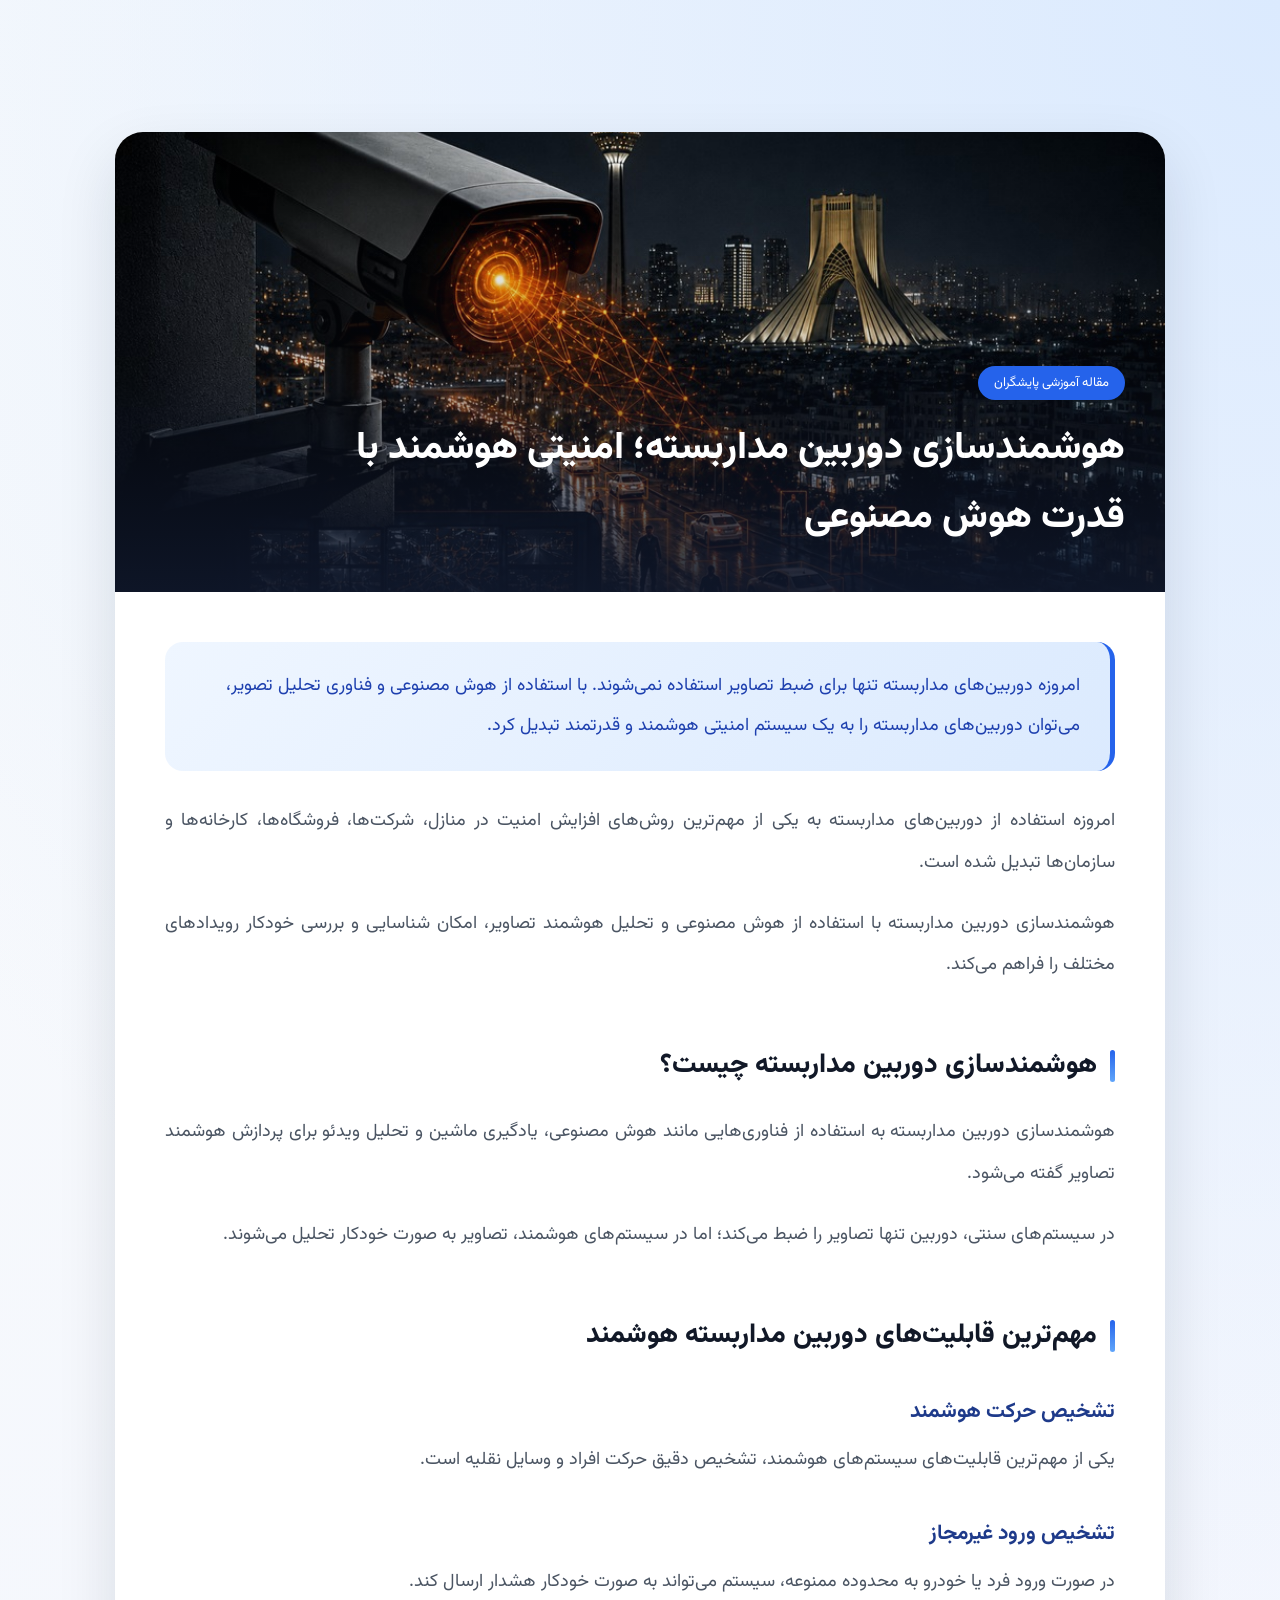
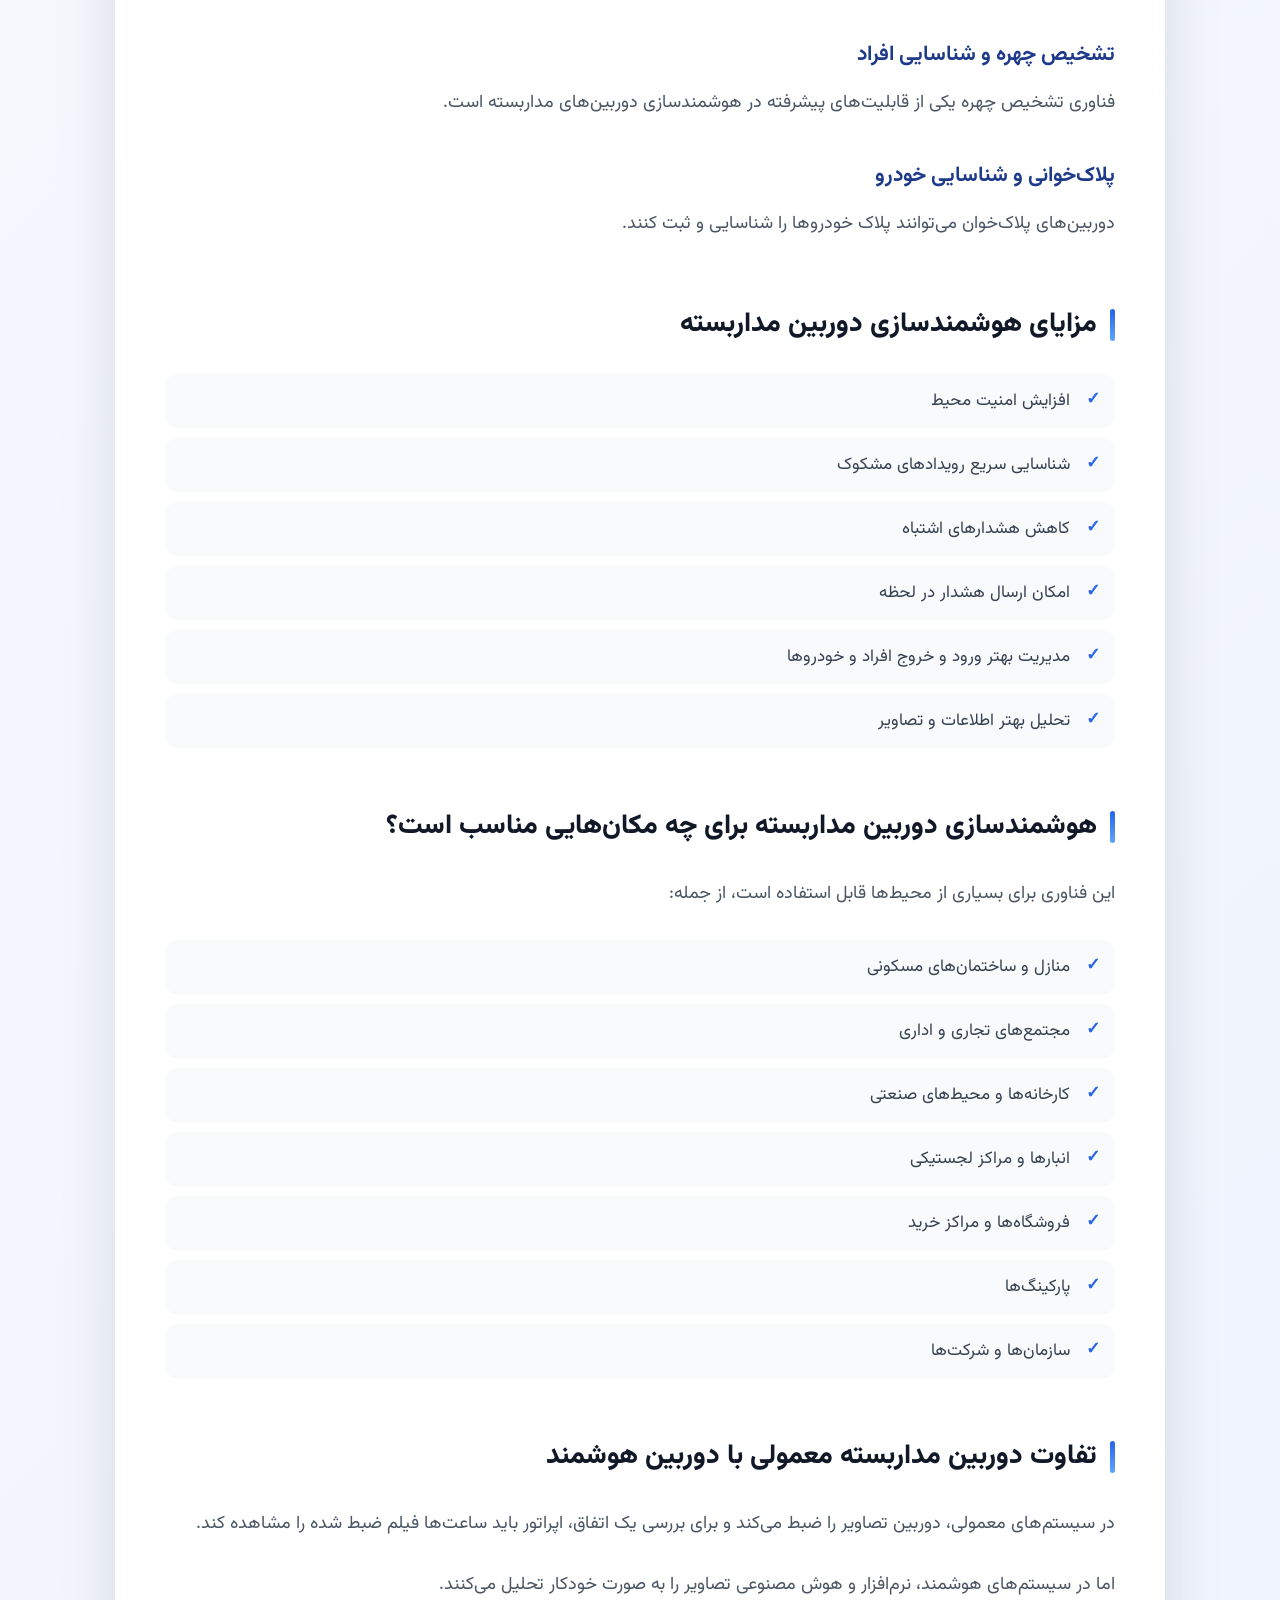
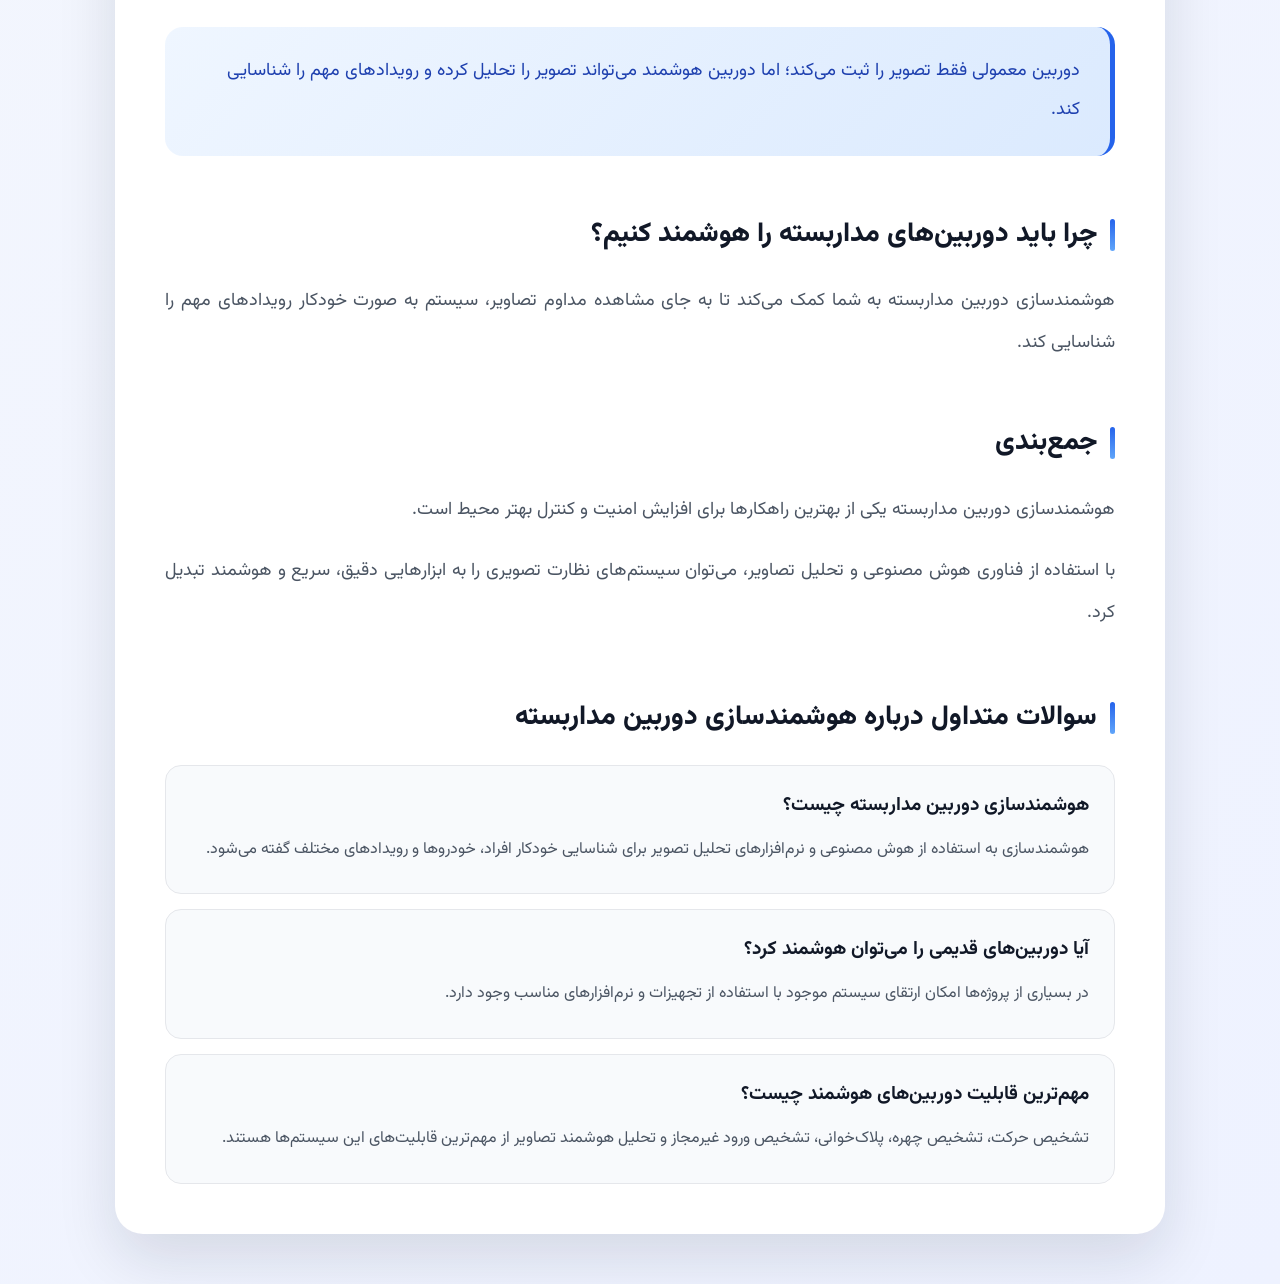
==== commit 928e46d0: "Update index.html" ====
--- a/blog/index.html
+++ b/blog/index.html
@@ -6,16 +6,10 @@
     <meta charset="UTF-8">
 
     <meta name="viewport" content="width=device-width, initial-scale=1.0">
+
     <title>
         هوشمندسازی دوربین مداربسته | پایشگران هوشمند امن
     </title>
-
-    <meta
-        name="description"
-        content="هوشمندسازی دوربین‌های مداربسته با استفاده از هوش مصنوعی، تشخیص چهره، پلاک‌خوانی و تحلیل هوشمند تصاویر."
-    >
-
-    <!-- Vazirmatn -->
 
     <link rel="preconnect" href="https://fonts.googleapis.com">
 
@@ -26,8 +20,6 @@
         rel="stylesheet"
     >
 
-    <!-- CSS -->
-
     <link rel="stylesheet" href="blog.css">
 
 </head>
@@ -36,111 +28,12 @@
 <body>
 
 
-    <!-- ========================================================= -->
-    <!-- HEADER                                                     -->
-    <!-- ========================================================= -->
-
-    <header class="blog-header">
-
-        <div class="blog-header-inner">
-
-
-            <!-- LOGO -->
-
-            <a href="/" class="blog-brand">
-
-                <img
-                    src="../assets/logo/logo.png"
-                    alt="لوگوی پایشگران هوشمند امن"
-                    class="blog-brand-logo"
-                >
-
-                <div class="blog-brand-text">
-
-                    <strong>
-                        پایشگران هوشمند امن
-                    </strong>
-
-                    <small>
-                        هوش مصنوعی نگهبان امنیت شما
-                    </small>
-
-                </div>
-
-            </a>
-
-
-            <!-- DESKTOP MENU -->
-
-            <nav class="blog-navigation" id="blogNavigation">
-
-                <a href="/">
-                    خانه
-                </a>
-
-                <a href="/#features">
-                    امکانات
-                </a>
-
-                <a href="/#video">
-                    ویژگی‌ها
-                </a>
-
-                <a href="/#how">
-                    نحوه عملکرد
-                </a>
-
-                <a href="/#faq">
-                    سوالات متداول
-                </a>
-
-                <a
-                    href="/blog/"
-                    class="blog-navigation-active"
-                >
-                    وبلاگ
-                </a>
-
-                <a href="/#footer">
-                    تماس با ما
-                </a>
-
-            </nav>
-
-
-            <!-- MOBILE BUTTON -->
-
-            <button
-                class="blog-menu-button"
-                id="blogMenuButton"
-                aria-label="باز کردن منو"
-                aria-expanded="false"
-            >
-
-                <span></span>
-
-                <span></span>
-
-                <span></span>
-
-            </button>
-
-        </div>
-
-    </header>
-
-
-    <!-- ========================================================= -->
-    <!-- BLOG                                                       -->
-    <!-- ========================================================= -->
-
     <main class="blog-page">
 
-
         <article class="blog-article">
 
 
-            <!-- HERO -->
+            <!-- تصویر اصلی مقاله -->
 
             <div class="blog-hero">
 
@@ -169,7 +62,7 @@
             </div>
 
 
-            <!-- ARTICLE CONTENT -->
+            <!-- محتوای مقاله -->
 
             <div class="blog-content">
 
@@ -183,16 +76,12 @@
 
 
                 <p>
-
                     امروزه استفاده از دوربین‌های مداربسته به یکی از مهم‌ترین روش‌های افزایش امنیت در منازل، شرکت‌ها، فروشگاه‌ها، کارخانه‌ها و سازمان‌ها تبدیل شده است.
-
-                </p>
-
-
-                <p>
-
+                </p>
+
+
+                <p>
                     هوشمندسازی دوربین مداربسته با استفاده از هوش مصنوعی و تحلیل هوشمند تصاویر، امکان شناسایی و بررسی خودکار رویدادهای مختلف را فراهم می‌کند.
-
                 </p>
 
 
@@ -202,16 +91,12 @@
 
 
                 <p>
-
                     هوشمندسازی دوربین مداربسته به استفاده از فناوری‌هایی مانند هوش مصنوعی، یادگیری ماشین و تحلیل ویدئو برای پردازش هوشمند تصاویر گفته می‌شود.
-
-                </p>
-
-
-                <p>
-
+                </p>
+
+
+                <p>
                     در سیستم‌های سنتی، دوربین تنها تصاویر را ضبط می‌کند؛ اما در سیستم‌های هوشمند، تصاویر به صورت خودکار تحلیل می‌شوند.
-
                 </p>
 
 
@@ -224,11 +109,8 @@
                     تشخیص حرکت هوشمند
                 </h3>
 
-
-                <p>
-
+                <p>
                     یکی از مهم‌ترین قابلیت‌های سیستم‌های هوشمند، تشخیص دقیق حرکت افراد و وسایل نقلیه است.
-
                 </p>
 
 
@@ -236,11 +118,8 @@
                     تشخیص ورود غیرمجاز
                 </h3>
 
-
-                <p>
-
+                <p>
                     در صورت ورود فرد یا خودرو به محدوده ممنوعه، سیستم می‌تواند به صورت خودکار هشدار ارسال کند.
-
                 </p>
 
 
@@ -248,11 +127,8 @@
                     تشخیص چهره و شناسایی افراد
                 </h3>
 
-
-                <p>
-
+                <p>
                     فناوری تشخیص چهره یکی از قابلیت‌های پیشرفته در هوشمندسازی دوربین‌های مداربسته است.
-
                 </p>
 
 
@@ -260,11 +136,8 @@
                     پلاک‌خوانی و شناسایی خودرو
                 </h3>
 
-
-                <p>
-
+                <p>
                     دوربین‌های پلاک‌خوان می‌توانند پلاک خودروها را شناسایی و ثبت کنند.
-
                 </p>
 
 
@@ -308,9 +181,7 @@
 
 
                 <p>
-
                     این فناوری برای بسیاری از محیط‌ها قابل استفاده است، از جمله:
-
                 </p>
 
 
@@ -353,16 +224,12 @@
 
 
                 <p>
-
                     در سیستم‌های معمولی، دوربین تصاویر را ضبط می‌کند و برای بررسی یک اتفاق، اپراتور باید ساعت‌ها فیلم ضبط شده را مشاهده کند.
-
-                </p>
-
-
-                <p>
-
+                </p>
+
+
+                <p>
                     اما در سیستم‌های هوشمند، نرم‌افزار و هوش مصنوعی تصاویر را به صورت خودکار تحلیل می‌کنند.
-
                 </p>
 
 
@@ -380,9 +247,7 @@
 
 
                 <p>
-
                     هوشمندسازی دوربین مداربسته به شما کمک می‌کند تا به جای مشاهده مداوم تصاویر، سیستم به صورت خودکار رویدادهای مهم را شناسایی کند.
-
                 </p>
 
 
@@ -392,16 +257,12 @@
 
 
                 <p>
-
                     هوشمندسازی دوربین مداربسته یکی از بهترین راهکارها برای افزایش امنیت و کنترل بهتر محیط است.
-
-                </p>
-
-
-                <p>
-
+                </p>
+
+
+                <p>
                     با استفاده از فناوری هوش مصنوعی و تحلیل تصاویر، می‌توان سیستم‌های نظارت تصویری را به ابزارهایی دقیق، سریع و هوشمند تبدیل کرد.
-
                 </p>
 
 
@@ -419,9 +280,7 @@
                         </h3>
 
                         <p>
-
                             هوشمندسازی به استفاده از هوش مصنوعی و نرم‌افزارهای تحلیل تصویر برای شناسایی خودکار افراد، خودروها و رویدادهای مختلف گفته می‌شود.
-
                         </p>
 
                     </div>
@@ -434,9 +293,7 @@
                         </h3>
 
                         <p>
-
                             در بسیاری از پروژه‌ها امکان ارتقای سیستم موجود با استفاده از تجهیزات و نرم‌افزارهای مناسب وجود دارد.
-
                         </p>
 
                     </div>
@@ -449,9 +306,7 @@
                         </h3>
 
                         <p>
-
                             تشخیص حرکت، تشخیص چهره، پلاک‌خوانی، تشخیص ورود غیرمجاز و تحلیل هوشمند تصاویر از مهم‌ترین قابلیت‌های این سیستم‌ها هستند.
-
                         </p>
 
                     </div>
@@ -466,69 +321,6 @@
     </main>
 
 
-    <!-- ========================================================= -->
-    <!-- JAVASCRIPT                                                 -->
-    <!-- ========================================================= -->
-
-    <script>
-
-        const blogMenuButton =
-            document.getElementById("blogMenuButton");
-
-
-        const blogNavigation =
-            document.getElementById("blogNavigation");
-
-
-        blogMenuButton.addEventListener(
-            "click",
-            function () {
-
-                blogNavigation.classList.toggle(
-                    "blog-navigation-open"
-                );
-
-
-                const isOpen =
-                    blogNavigation.classList.contains(
-                        "blog-navigation-open"
-                    );
-
-
-                blogMenuButton.setAttribute(
-                    "aria-expanded",
-                    isOpen
-                );
-
-            }
-        );
-
-
-        document
-            .querySelectorAll(".blog-navigation a")
-            .forEach(function (link) {
-
-                link.addEventListener(
-                    "click",
-                    function () {
-
-                        blogNavigation.classList.remove(
-                            "blog-navigation-open"
-                        );
-
-                        blogMenuButton.setAttribute(
-                            "aria-expanded",
-                            "false"
-                        );
-
-                    }
-                );
-
-            });
-
-    </script>
-
-
 </body>
 
 </html>
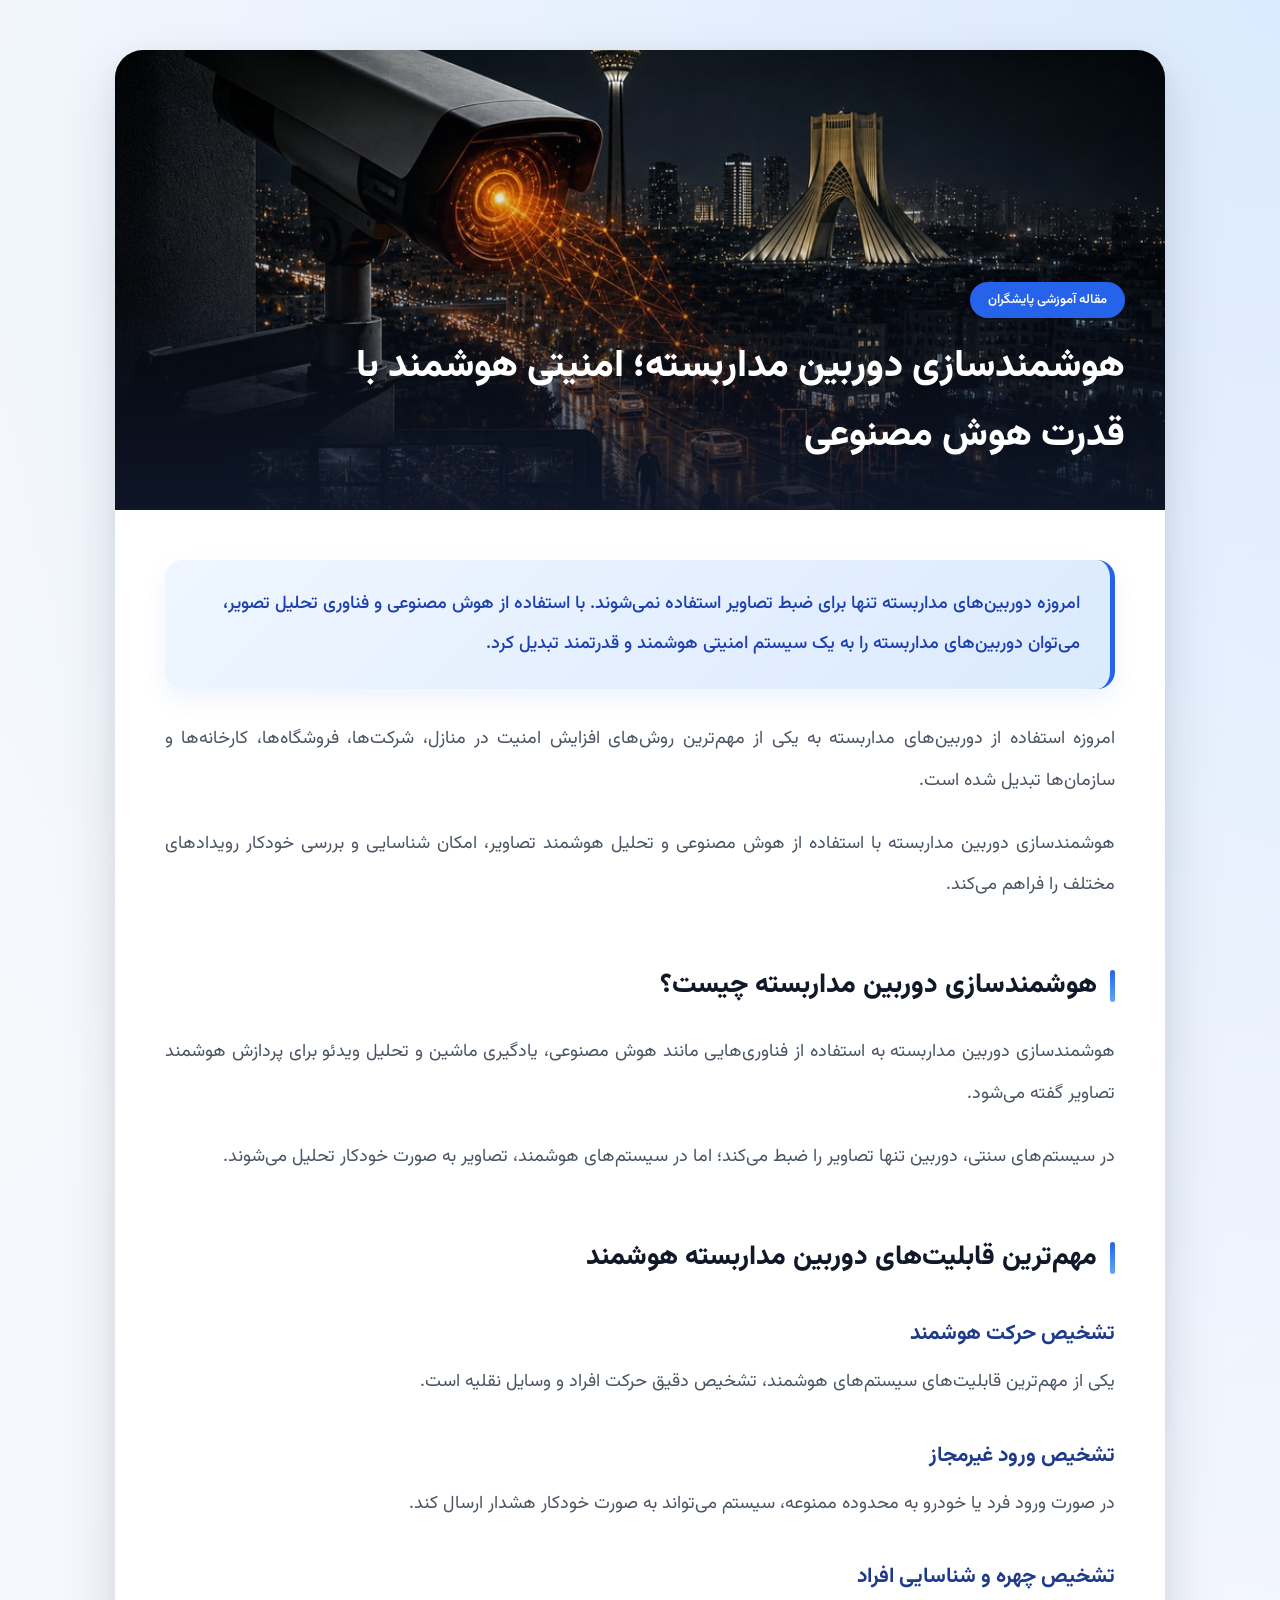
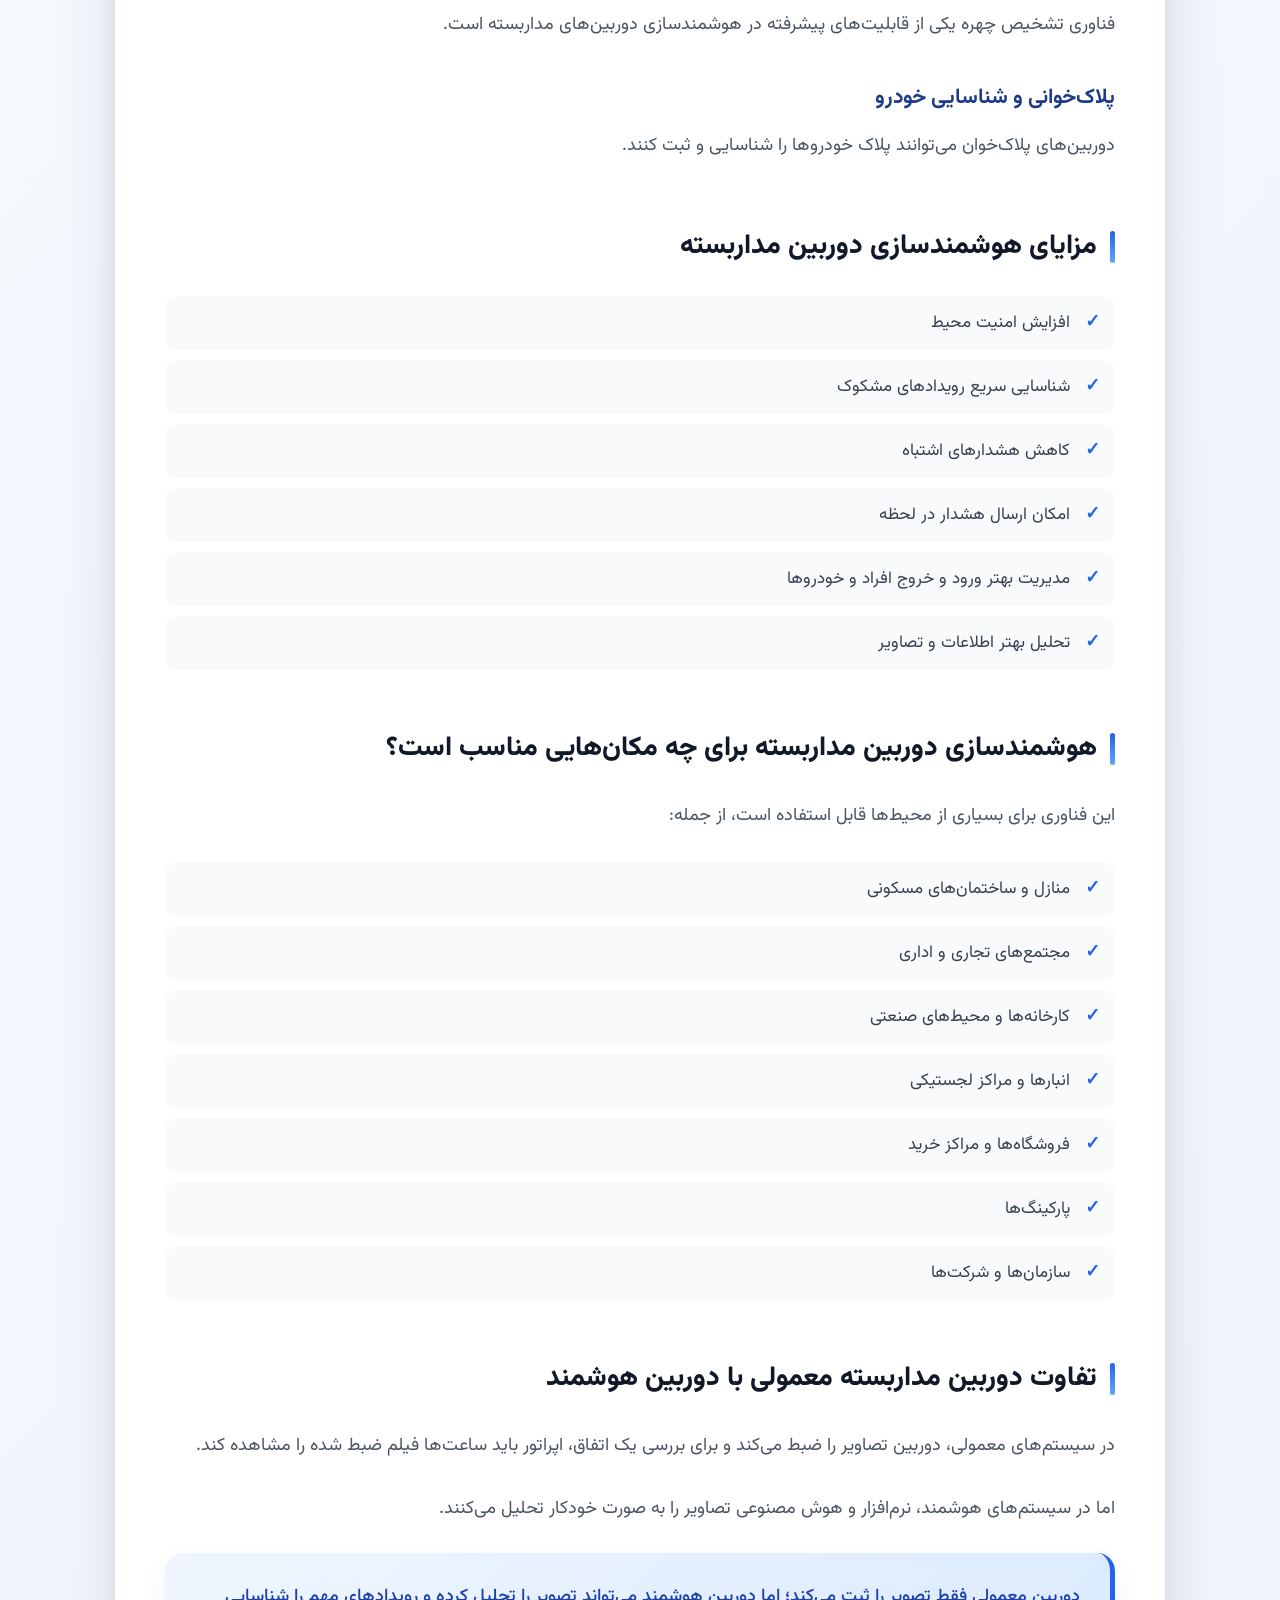
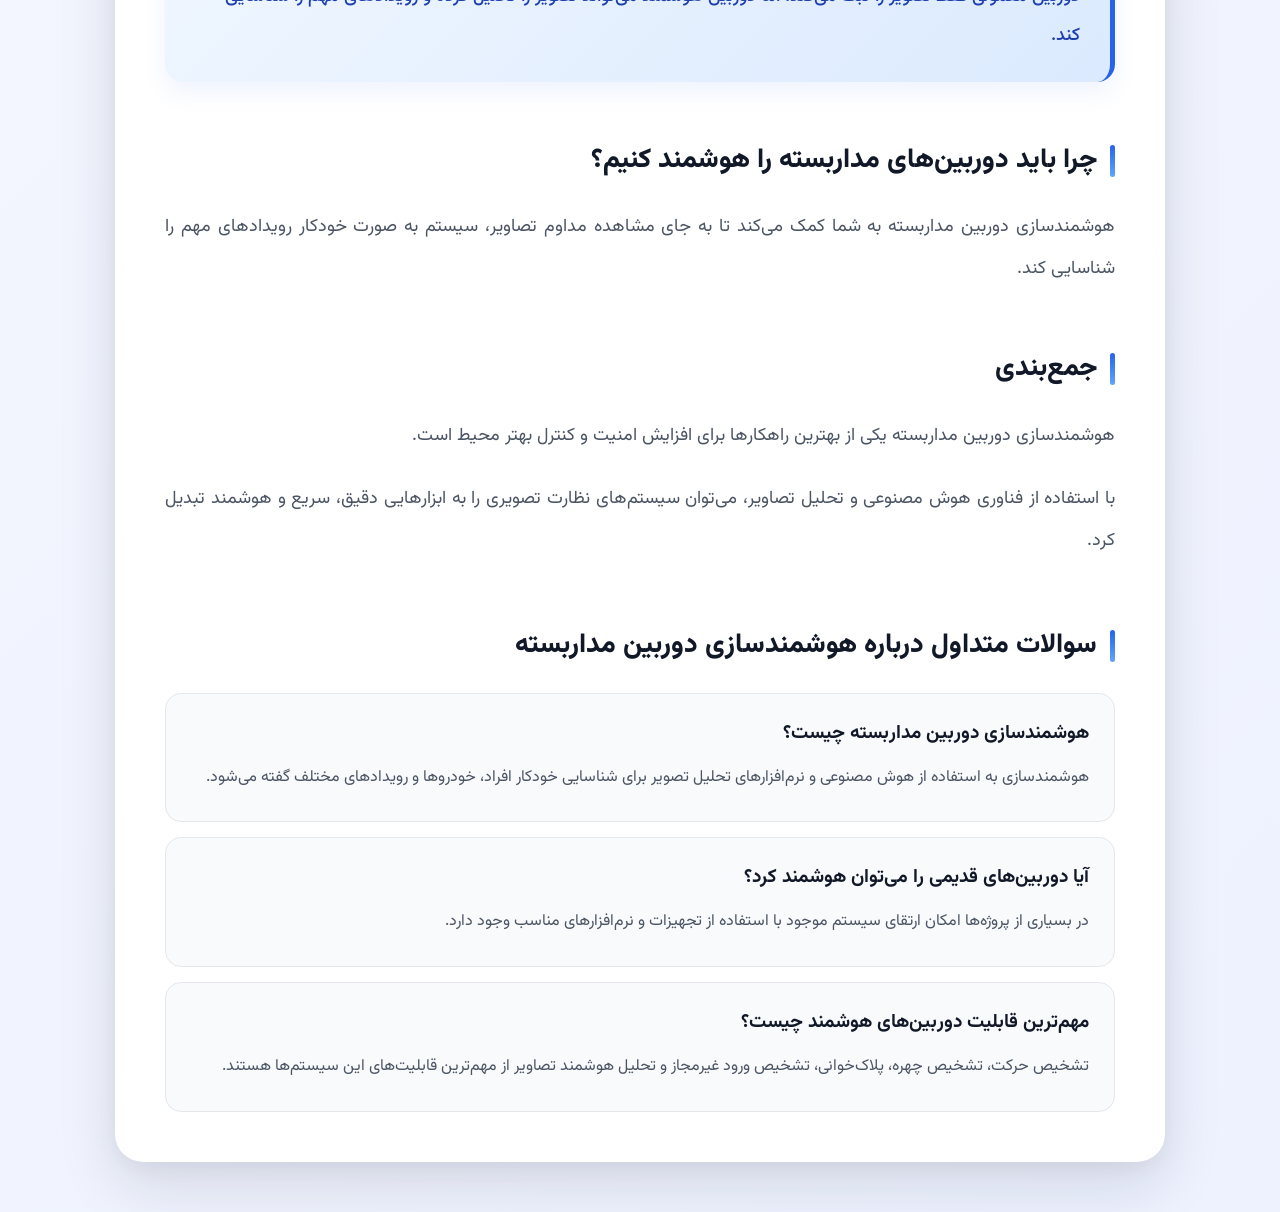
==== commit f00f8bff: "Update index.html" ====
--- a/blog/index.html
+++ b/blog/index.html
@@ -10,6 +10,13 @@
     <title>
         هوشمندسازی دوربین مداربسته | پایشگران هوشمند امن
     </title>
+
+    <meta
+        name="description"
+        content="هوشمندسازی دوربین‌های مداربسته با استفاده از هوش مصنوعی، تشخیص چهره، پلاک‌خوانی و تحلیل هوشمند تصاویر."
+    >
+
+    <!-- فونت Vazirmatn -->
 
     <link rel="preconnect" href="https://fonts.googleapis.com">
 
@@ -20,6 +27,8 @@
         rel="stylesheet"
     >
 
+    <!-- فایل استایل -->
+
     <link rel="stylesheet" href="blog.css">
 
 </head>
@@ -29,6 +38,7 @@
 
 
     <main class="blog-page">
+
 
         <article class="blog-article">
 
@@ -76,12 +86,16 @@
 
 
                 <p>
+
                     امروزه استفاده از دوربین‌های مداربسته به یکی از مهم‌ترین روش‌های افزایش امنیت در منازل، شرکت‌ها، فروشگاه‌ها، کارخانه‌ها و سازمان‌ها تبدیل شده است.
-                </p>
-
-
-                <p>
+
+                </p>
+
+
+                <p>
+
                     هوشمندسازی دوربین مداربسته با استفاده از هوش مصنوعی و تحلیل هوشمند تصاویر، امکان شناسایی و بررسی خودکار رویدادهای مختلف را فراهم می‌کند.
+
                 </p>
 
 
@@ -91,12 +105,16 @@
 
 
                 <p>
+
                     هوشمندسازی دوربین مداربسته به استفاده از فناوری‌هایی مانند هوش مصنوعی، یادگیری ماشین و تحلیل ویدئو برای پردازش هوشمند تصاویر گفته می‌شود.
-                </p>
-
-
-                <p>
+
+                </p>
+
+
+                <p>
+
                     در سیستم‌های سنتی، دوربین تنها تصاویر را ضبط می‌کند؛ اما در سیستم‌های هوشمند، تصاویر به صورت خودکار تحلیل می‌شوند.
+
                 </p>
 
 
@@ -109,8 +127,11 @@
                     تشخیص حرکت هوشمند
                 </h3>
 
-                <p>
+
+                <p>
+
                     یکی از مهم‌ترین قابلیت‌های سیستم‌های هوشمند، تشخیص دقیق حرکت افراد و وسایل نقلیه است.
+
                 </p>
 
 
@@ -118,8 +139,11 @@
                     تشخیص ورود غیرمجاز
                 </h3>
 
-                <p>
+
+                <p>
+
                     در صورت ورود فرد یا خودرو به محدوده ممنوعه، سیستم می‌تواند به صورت خودکار هشدار ارسال کند.
+
                 </p>
 
 
@@ -127,8 +151,11 @@
                     تشخیص چهره و شناسایی افراد
                 </h3>
 
-                <p>
+
+                <p>
+
                     فناوری تشخیص چهره یکی از قابلیت‌های پیشرفته در هوشمندسازی دوربین‌های مداربسته است.
+
                 </p>
 
 
@@ -136,8 +163,11 @@
                     پلاک‌خوانی و شناسایی خودرو
                 </h3>
 
-                <p>
+
+                <p>
+
                     دوربین‌های پلاک‌خوان می‌توانند پلاک خودروها را شناسایی و ثبت کنند.
+
                 </p>
 
 
@@ -181,7 +211,9 @@
 
 
                 <p>
+
                     این فناوری برای بسیاری از محیط‌ها قابل استفاده است، از جمله:
+
                 </p>
 
 
@@ -224,12 +256,16 @@
 
 
                 <p>
+
                     در سیستم‌های معمولی، دوربین تصاویر را ضبط می‌کند و برای بررسی یک اتفاق، اپراتور باید ساعت‌ها فیلم ضبط شده را مشاهده کند.
-                </p>
-
-
-                <p>
+
+                </p>
+
+
+                <p>
+
                     اما در سیستم‌های هوشمند، نرم‌افزار و هوش مصنوعی تصاویر را به صورت خودکار تحلیل می‌کنند.
+
                 </p>
 
 
@@ -247,7 +283,9 @@
 
 
                 <p>
+
                     هوشمندسازی دوربین مداربسته به شما کمک می‌کند تا به جای مشاهده مداوم تصاویر، سیستم به صورت خودکار رویدادهای مهم را شناسایی کند.
+
                 </p>
 
 
@@ -257,16 +295,23 @@
 
 
                 <p>
+
                     هوشمندسازی دوربین مداربسته یکی از بهترین راهکارها برای افزایش امنیت و کنترل بهتر محیط است.
-                </p>
-
-
-                <p>
+
+                </p>
+
+
+                <p>
+
                     با استفاده از فناوری هوش مصنوعی و تحلیل تصاویر، می‌توان سیستم‌های نظارت تصویری را به ابزارهایی دقیق، سریع و هوشمند تبدیل کرد.
-                </p>
-
+
+                </p>
+
+
+                <!-- سوالات متداول -->
 
                 <section class="blog-faq">
+
 
                     <h2>
                         سوالات متداول درباره هوشمندسازی دوربین مداربسته
@@ -280,7 +325,9 @@
                         </h3>
 
                         <p>
+
                             هوشمندسازی به استفاده از هوش مصنوعی و نرم‌افزارهای تحلیل تصویر برای شناسایی خودکار افراد، خودروها و رویدادهای مختلف گفته می‌شود.
+
                         </p>
 
                     </div>
@@ -293,7 +340,9 @@
                         </h3>
 
                         <p>
+
                             در بسیاری از پروژه‌ها امکان ارتقای سیستم موجود با استفاده از تجهیزات و نرم‌افزارهای مناسب وجود دارد.
+
                         </p>
 
                     </div>
@@ -306,18 +355,23 @@
                         </h3>
 
                         <p>
+
                             تشخیص حرکت، تشخیص چهره، پلاک‌خوانی، تشخیص ورود غیرمجاز و تحلیل هوشمند تصاویر از مهم‌ترین قابلیت‌های این سیستم‌ها هستند.
+
                         </p>
 
                     </div>
 
+
                 </section>
 
 
             </div>
 
+
         </article>
 
+
     </main>
 
 
--- a/blog/blog.css
+++ b/blog/blog.css
@@ -3,12 +3,16 @@
 /* ========================================================= */
 
 * {
+
     box-sizing: border-box;
+
 }
 
 
 html {
+
     scroll-behavior: smooth;
+
 }
 
 
@@ -18,7 +22,10 @@
 
     font-family: "Vazirmatn", sans-serif;
 
+    color: #111827;
+
     background:
+
         radial-gradient(
             circle at top right,
             #dbeafe 0%,
@@ -31,744 +38,423 @@
             #eef2ff
         );
 
+}
+
+
+/* ========================================================= */
+/* MAIN BLOG                                                   */
+/* ========================================================= */
+
+.blog-page {
+
+    width: min(1050px, calc(100% - 40px));
+
+    margin: 50px auto;
+
+}
+
+
+.blog-article {
+
+    overflow: hidden;
+
+    background: #ffffff;
+
+    border-radius: 28px;
+
+    box-shadow:
+
+        0 25px 60px rgba(15, 23, 42, 0.12),
+
+        0 5px 20px rgba(15, 23, 42, 0.05);
+
+}
+
+
+/* ========================================================= */
+/* HERO IMAGE                                                   */
+/* ========================================================= */
+
+.blog-hero {
+
+    position: relative;
+
+    width: 100%;
+
+    height: 460px;
+
+    overflow: hidden;
+
+}
+
+
+.blog-hero img {
+
+    width: 100%;
+
+    height: 100%;
+
+    display: block;
+
+    object-fit: cover;
+
+    transition: transform 0.6s ease;
+
+}
+
+
+.blog-article:hover
+.blog-hero img {
+
+    transform: scale(1.03);
+
+}
+
+
+.blog-hero-overlay {
+
+    position: absolute;
+
+    inset: 0;
+
+    display: flex;
+
+    align-items: flex-end;
+
+    padding: 40px;
+
+    background:
+
+        linear-gradient(
+
+            to top,
+
+            rgba(15, 23, 42, 0.92),
+
+            rgba(15, 23, 42, 0.20),
+
+            transparent
+
+        );
+
+}
+
+
+.blog-hero-content {
+
+    max-width: 800px;
+
+    color: #ffffff;
+
+}
+
+
+.blog-label {
+
+    display: inline-block;
+
+    padding: 8px 18px;
+
+    margin-bottom: 15px;
+
+    color: #ffffff;
+
+    font-size: 13px;
+
+    font-weight: 600;
+
+    background: #2563eb;
+
+    border-radius: 30px;
+
+}
+
+
+.blog-hero h1 {
+
+    margin: 0;
+
+    color: #ffffff;
+
+    font-size: 38px;
+
+    font-weight: 800;
+
+    line-height: 1.8;
+
+}
+
+
+/* ========================================================= */
+/* CONTENT                                                     */
+/* ========================================================= */
+
+.blog-content {
+
+    padding: 50px;
+
+}
+
+
+.blog-content p {
+
+    margin: 0 0 22px;
+
+    color: #4b5563;
+
+    font-size: 18px;
+
+    font-weight: 400;
+
+    line-height: 2.3;
+
+    text-align: justify;
+
+}
+
+
+.blog-content h2 {
+
+    position: relative;
+
+    margin: 55px 0 22px;
+
+    padding-right: 18px;
+
     color: #111827;
 
-    padding-top: 82px;
-
-}
-
-
-/* ========================================================= */
-/* HEADER                                                      */
-/* ========================================================= */
-
-.blog-header {
-
-    position: fixed;
-
-    top: 0;
+    font-size: 27px;
+
+    font-weight: 800;
+
+    line-height: 1.8;
+
+}
+
+
+.blog-content h2::before {
+
+    content: "";
+
+    position: absolute;
+
+    top: 8px;
 
     right: 0;
 
-    left: 0;
-
-    z-index: 99999;
-
-    width: 100%;
-
-    height: 82px;
-
-    background: rgba(255, 255, 255, 0.97);
-
-    border-bottom: 1px solid #e5e7eb;
+    width: 5px;
+
+    height: 32px;
+
+    background:
+
+        linear-gradient(
+
+            to bottom,
+
+            #2563eb,
+
+            #60a5fa
+
+        );
+
+    border-radius: 10px;
+
+}
+
+
+.blog-content h3 {
+
+    margin: 35px 0 12px;
+
+    color: #1e3a8a;
+
+    font-size: 21px;
+
+    font-weight: 700;
+
+}
+
+
+/* ========================================================= */
+/* HIGHLIGHT                                                   */
+/* ========================================================= */
+
+.blog-highlight {
+
+    padding: 25px 30px;
+
+    margin: 0 0 30px;
+
+    color: #1e40af;
+
+    font-size: 18px;
+
+    font-weight: 500;
+
+    line-height: 2.2;
+
+    background:
+
+        linear-gradient(
+
+            135deg,
+
+            #eff6ff,
+
+            #dbeafe
+
+        );
+
+    border-right: 5px solid #2563eb;
+
+    border-radius: 18px;
 
     box-shadow:
-        0 5px 25px rgba(15, 23, 42, 0.08);
-
-}
-
-
-.blog-header-inner {
-
-    width: min(1200px, calc(100% - 40px));
-
-    height: 100%;
-
-    margin: 0 auto;
-
-    display: flex;
-
-    align-items: center;
-
-    justify-content: space-between;
-
-    gap: 25px;
-
-}
-
-
-/* ========================================================= */
-/* BRAND                                                       */
-/* ========================================================= */
-
-.blog-brand {
-
-    display: flex;
-
-    align-items: center;
-
-    gap: 12px;
-
-    flex-shrink: 0;
-
-    text-decoration: none;
-
-}
-
-
-.blog-brand-logo {
-
-    width: 52px;
-
-    height: 52px;
-
-    display: block;
-
-    object-fit: contain;
-
-}
-
-
-.blog-brand-text {
-
-    display: flex;
-
-    flex-direction: column;
-
-    gap: 3px;
-
-}
-
-
-.blog-brand-text strong {
+
+        0 10px 25px rgba(37, 99, 235, 0.08);
+
+}
+
+
+/* ========================================================= */
+/* LIST                                                        */
+/* ========================================================= */
+
+.blog-list {
+
+    padding: 0;
+
+    margin: 25px 0;
+
+    list-style: none;
+
+}
+
+
+.blog-list li {
+
+    position: relative;
+
+    padding: 14px 45px 14px 15px;
+
+    margin-bottom: 10px;
+
+    color: #374151;
+
+    font-size: 17px;
+
+    background: #f8fafc;
+
+    border-radius: 12px;
+
+    transition:
+
+        transform 0.25s ease,
+
+        background 0.25s ease;
+
+}
+
+
+.blog-list li::before {
+
+    content: "✓";
+
+    position: absolute;
+
+    top: 13px;
+
+    right: 15px;
+
+    color: #2563eb;
+
+    font-size: 18px;
+
+    font-weight: 800;
+
+}
+
+
+.blog-list li:hover {
+
+    background: #eff6ff;
+
+    transform: translateX(-5px);
+
+}
+
+
+/* ========================================================= */
+/* FAQ                                                         */
+/* ========================================================= */
+
+.blog-faq {
+
+    margin-top: 60px;
+
+}
+
+
+.blog-faq-item {
+
+    padding: 25px;
+
+    margin-top: 15px;
+
+    background: #f8fafc;
+
+    border: 1px solid #e5e7eb;
+
+    border-radius: 16px;
+
+    transition:
+
+        transform 0.25s ease,
+
+        box-shadow 0.25s ease;
+
+}
+
+
+.blog-faq-item:hover {
+
+    transform: translateY(-3px);
+
+    box-shadow:
+
+        0 10px 25px rgba(37, 99, 235, 0.08);
+
+}
+
+
+.blog-faq-item h3 {
+
+    margin: 0 0 12px;
 
     color: #111827;
 
+    font-size: 19px;
+
+    font-weight: 700;
+
+}
+
+
+.blog-faq-item p {
+
+    margin: 0;
+
     font-size: 16px;
 
-    font-weight: 800;
-
-    white-space: nowrap;
-
-}
-
-
-.blog-brand-text small {
-
-    color: #64748b;
-
-    font-size: 10px;
-
-    font-weight: 500;
-
-    white-space: nowrap;
-
-}
-
-
-/* ========================================================= */
-/* NAVIGATION                                                  */
-/* ========================================================= */
-
-.blog-navigation {
-
-    display: flex;
-
-    align-items: center;
-
-    justify-content: flex-end;
-
-    gap: 4px;
-
-}
-
-
-.blog-navigation a {
-
-    display: block;
-
-    padding: 10px 12px;
-
-    color: #475569;
-
-    font-size: 13px;
-
-    font-weight: 600;
-
-    text-decoration: none;
-
-    white-space: nowrap;
-
-    border-radius: 10px;
-
-    transition:
-        color 0.25s ease,
-        background 0.25s ease;
-
-}
-
-
-.blog-navigation a:hover,
-
-.blog-navigation .blog-navigation-active {
-
-    color: #2563eb;
-
-    background: #eff6ff;
-
-}
-
-
-/* ========================================================= */
-/* MOBILE BUTTON                                               */
-/* ========================================================= */
-
-.blog-menu-button {
-
-    display: none;
-
-    width: 44px;
-
-    height: 44px;
-
-    padding: 8px;
-
-    border: 0;
-
-    border-radius: 10px;
-
-    background: #eff6ff;
-
-    cursor: pointer;
-
-}
-
-
-.blog-menu-button span {
-
-    display: block;
-
-    width: 100%;
-
-    height: 2px;
-
-    margin: 5px 0;
-
-    background: #2563eb;
-
-    border-radius: 5px;
-
-}
-
-
-/* ========================================================= */
-/* BLOG PAGE                                                   */
-/* ========================================================= */
-
-.blog-page {
-
-    width: min(1050px, calc(100% - 40px));
-
-    margin: 50px auto;
-
-}
-
-
-.blog-article {
-
-    overflow: hidden;
-
-    background: #ffffff;
-
-    border-radius: 28px;
-
-    box-shadow:
-        0 25px 60px rgba(15, 23, 42, 0.12);
-
-}
-
-
-/* ========================================================= */
-/* HERO                                                        */
-/* ========================================================= */
-
-.blog-hero {
-
-    position: relative;
-
-    width: 100%;
-
-    height: 460px;
-
-    overflow: hidden;
-
-}
-
-
-.blog-hero > img {
-
-    width: 100%;
-
-    height: 100%;
-
-    display: block;
-
-    object-fit: cover;
-
-}
-
-
-.blog-hero-overlay {
-
-    position: absolute;
-
-    inset: 0;
-
-    display: flex;
-
-    align-items: flex-end;
-
-    padding: 40px;
-
-    background:
-        linear-gradient(
-            to top,
-            rgba(15, 23, 42, 0.92),
-
-            rgba(15, 23, 42, 0.20),
-
-            transparent
-        );
-
-}
-
-
-.blog-hero-content {
-
-    max-width: 800px;
-
-    color: #ffffff;
-
-}
-
-
-.blog-label {
-
-    display: inline-block;
-
-    padding: 7px 16px;
-
-    margin-bottom: 15px;
-
-    color: #ffffff;
-
-    font-size: 13px;
-
-    background: #2563eb;
-
-    border-radius: 30px;
-
-}
-
-
-.blog-hero h1 {
-
-    margin: 0;
-
-    color: #ffffff;
-
-    font-size: 38px;
-
-    font-weight: 800;
-
-    line-height: 1.8;
-
-}
-
-
-/* ========================================================= */
-/* CONTENT                                                     */
-/* ========================================================= */
-
-.blog-content {
-
-    padding: 50px;
-
-}
-
-
-.blog-content p {
-
-    margin: 0 0 20px;
-
-    color: #4b5563;
-
-    font-size: 18px;
-
-    font-weight: 400;
-
-    line-height: 2.3;
-
-    text-align: justify;
-
-}
-
-
-.blog-content h2 {
-
-    position: relative;
-
-    margin: 55px 0 22px;
-
-    padding-right: 18px;
-
-    color: #111827;
-
-    font-size: 27px;
-
-    font-weight: 800;
-
-    line-height: 1.8;
-
-}
-
-
-.blog-content h2::before {
-
-    content: "";
-
-    position: absolute;
-
-    top: 8px;
-
-    right: 0;
-
-    width: 5px;
-
-    height: 32px;
-
-    background:
-        linear-gradient(
-            to bottom,
-            #2563eb,
-            #60a5fa
-        );
-
-    border-radius: 10px;
-
-}
-
-
-.blog-content h3 {
-
-    margin: 35px 0 12px;
-
-    color: #1e3a8a;
-
-    font-size: 21px;
-
-    font-weight: 700;
-
-}
-
-
-/* ========================================================= */
-/* HIGHLIGHT                                                   */
-/* ========================================================= */
-
-.blog-highlight {
-
-    padding: 25px 30px;
-
-    margin: 0 0 30px;
-
-    color: #1e40af;
-
-    font-size: 18px;
-
-    line-height: 2.2;
-
-    background:
-        linear-gradient(
-            135deg,
-            #eff6ff,
-            #dbeafe
-        );
-
-    border-right: 5px solid #2563eb;
-
-    border-radius: 18px;
-
-}
-
-
-/* ========================================================= */
-/* LIST                                                        */
-/* ========================================================= */
-
-.blog-list {
-
-    padding: 0;
-
-    margin: 25px 0;
-
-    list-style: none;
-
-}
-
-
-.blog-list li {
-
-    position: relative;
-
-    padding: 14px 45px 14px 15px;
-
-    margin-bottom: 10px;
-
-    color: #374151;
-
-    font-size: 17px;
-
-    background: #f8fafc;
-
-    border-radius: 12px;
-
-    transition:
-        transform 0.25s ease,
-        background 0.25s ease;
-
-}
-
-
-.blog-list li::before {
-
-    content: "✓";
-
-    position: absolute;
-
-    top: 13px;
-
-    right: 15px;
-
-    color: #2563eb;
-
-    font-weight: 800;
-
-}
-
-
-.blog-list li:hover {
-
-    background: #eff6ff;
-
-    transform: translateX(-5px);
-
-}
-
-
-/* ========================================================= */
-/* FAQ                                                         */
-/* ========================================================= */
-
-.blog-faq {
-
-    margin-top: 60px;
-
-}
-
-
-.blog-faq-item {
-
-    padding: 25px;
-
-    margin-top: 15px;
-
-    background: #f8fafc;
-
-    border: 1px solid #e5e7eb;
-
-    border-radius: 16px;
-
-    transition:
-        transform 0.25s ease,
-        box-shadow 0.25s ease;
-
-}
-
-
-.blog-faq-item:hover {
-
-    transform: translateY(-3px);
-
-    box-shadow:
-        0 10px 25px rgba(37, 99, 235, 0.08);
-
-}
-
-
-.blog-faq-item h3 {
-
-    margin: 0 0 12px;
-
-    color: #111827;
-
-    font-size: 19px;
-
-}
-
-
-.blog-faq-item p {
-
-    margin: 0;
-
-    font-size: 16px;
-
-}
-
-
-/* ========================================================= */
-/* TABLET                                                      */
-/* ========================================================= */
-
-@media (max-width: 1050px) {
-
-
-    .blog-navigation a {
-
-        padding: 9px 8px;
-
-        font-size: 11px;
-
-    }
-
-
-    .blog-brand-text strong {
-
-        font-size: 14px;
-
-    }
-
-
-    .blog-brand-text small {
-
-        font-size: 9px;
-
-    }
-
-}
-
-
-/* ========================================================= */
-/* MOBILE                                                      */
-/* ========================================================= */
-
-@media (max-width: 780px) {
-
-
-    body {
-
-        padding-top: 72px;
-
-    }
-
-
-    .blog-header {
-
-        height: 72px;
-
-    }
-
-
-    .blog-header-inner {
-
-        width: calc(100% - 28px);
-
-    }
-
-
-    .blog-brand-logo {
-
-        width: 44px;
-
-        height: 44px;
-
-    }
-
-
-    .blog-brand-text strong {
-
-        font-size: 13px;
-
-    }
-
-
-    .blog-brand-text small {
-
-        font-size: 8px;
-
-    }
-
-
-    .blog-menu-button {
-
-        display: block;
-
-        flex-shrink: 0;
-
-    }
-
-
-    .blog-navigation {
-
-        position: absolute;
-
-        top: 82px;
-
-        right: 14px;
-
-        left: 14px;
-
-        display: flex;
-
-        flex-direction: column;
-
-        align-items: stretch;
-
-        gap: 4px;
-
-        padding: 10px;
-
-        background: #ffffff;
-
-        border: 1px solid #e5e7eb;
-
-        border-radius: 16px;
-
-        box-shadow:
-            0 15px 40px rgba(15, 23, 42, 0.15);
-
-        opacity: 0;
-
-        visibility: hidden;
-
-        transform: translateY(-10px);
-
-        transition:
-            opacity 0.25s ease,
-            visibility 0.25s ease,
-            transform 0.25s ease;
-
-    }
-
-
-    .blog-navigation.blog-navigation-open {
-
-        opacity: 1;
-
-        visibility: visible;
-
-        transform: translateY(0);
-
-    }
-
-
-    .blog-navigation a {
-
-        padding: 13px 15px;
-
-        font-size: 14px;
-
-    }
+}
+
+
+/* ========================================================= */
+/* RESPONSIVE                                                  */
+/* ========================================================= */
+
+@media (max-width: 768px) {
 
 
     .blog-page {
@@ -832,6 +518,8 @@
 
         line-height: 2.2;
 
+        text-align: right;
+
     }
 
 
@@ -850,4 +538,5 @@
 
     }
 
-}
+
+}
